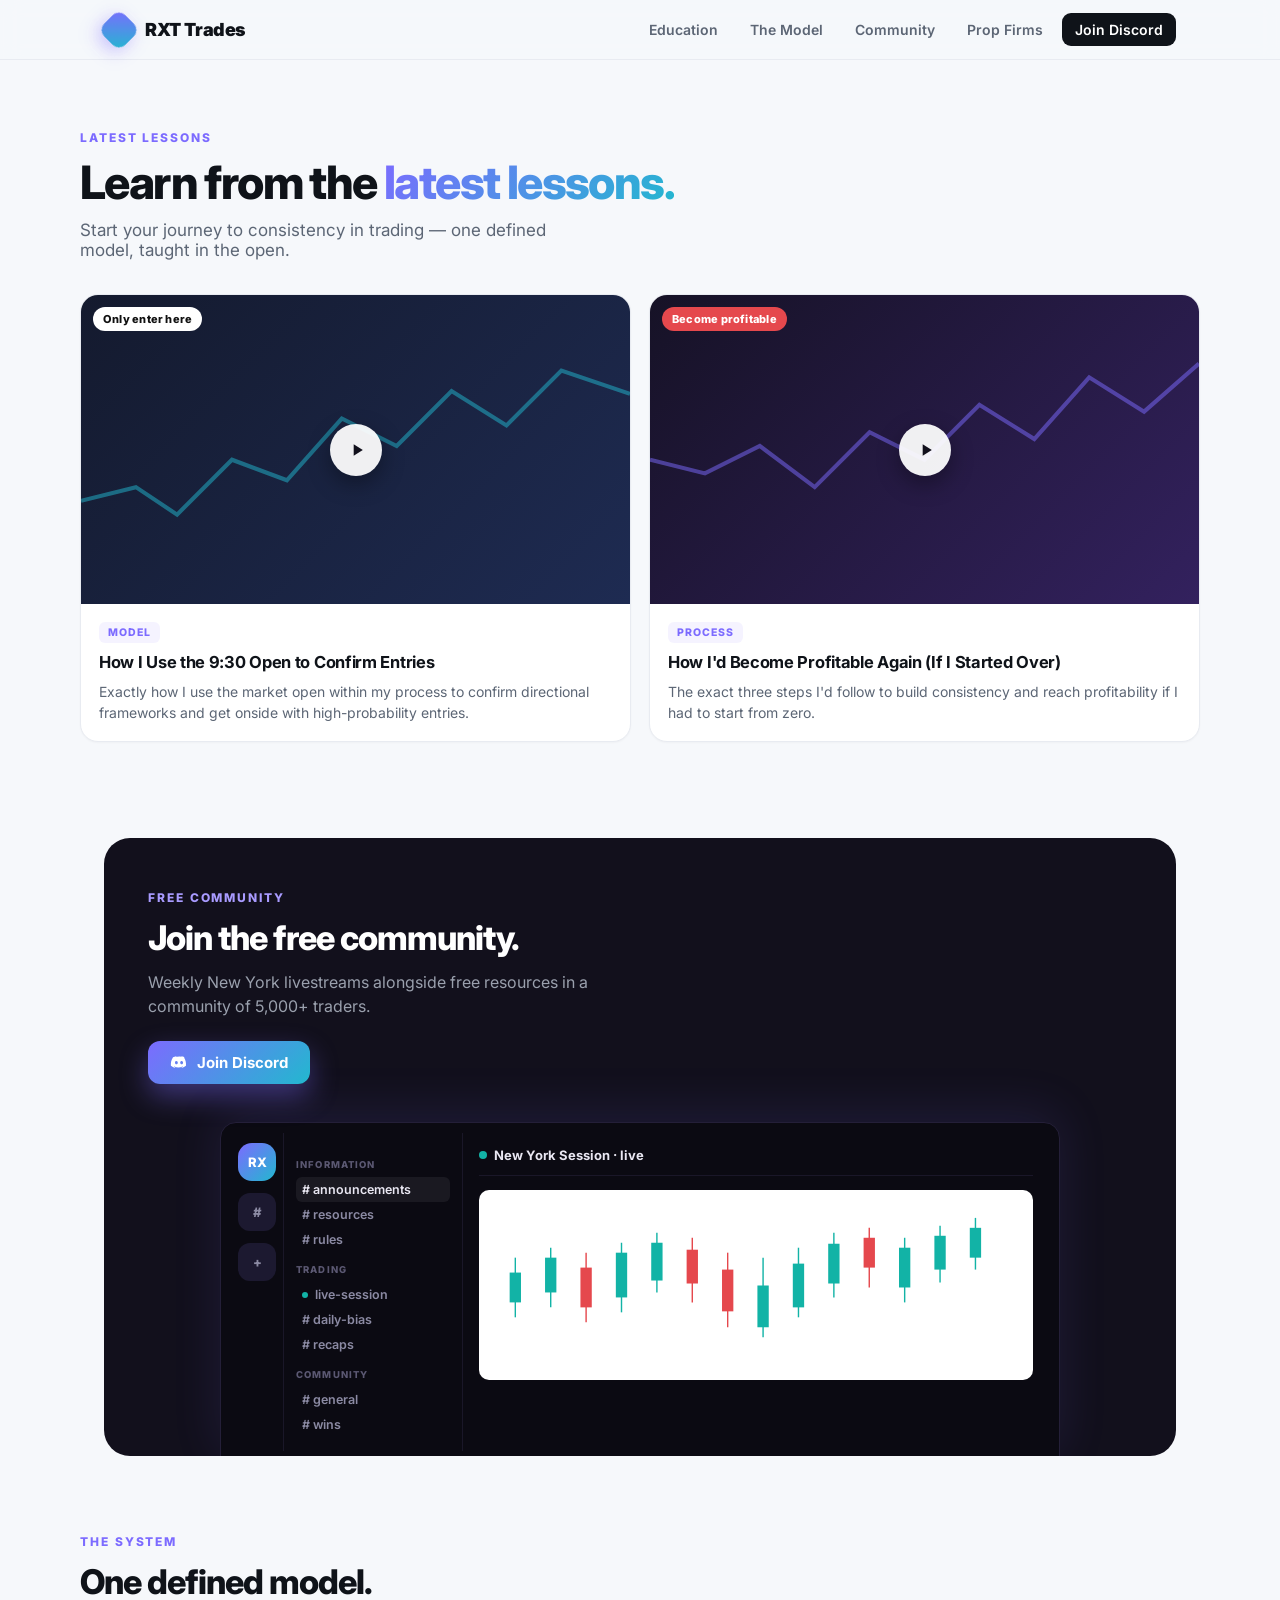
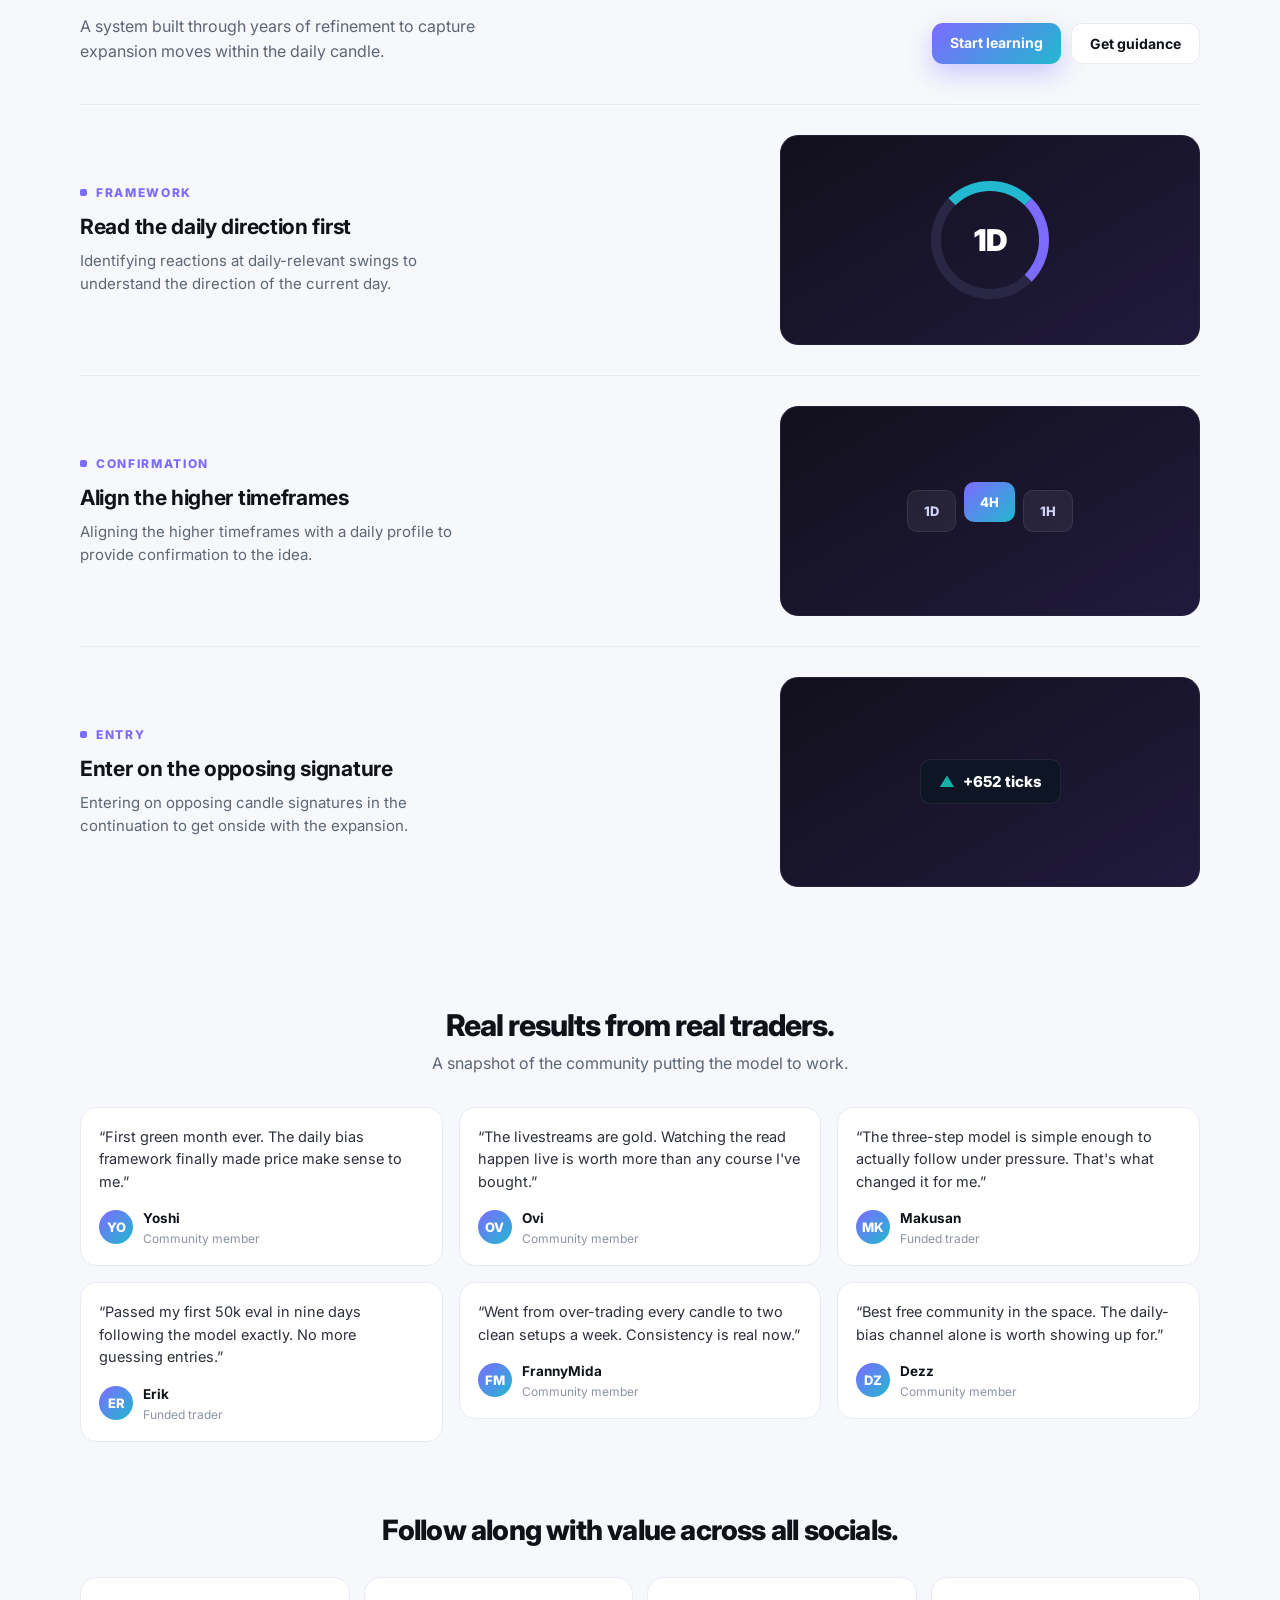
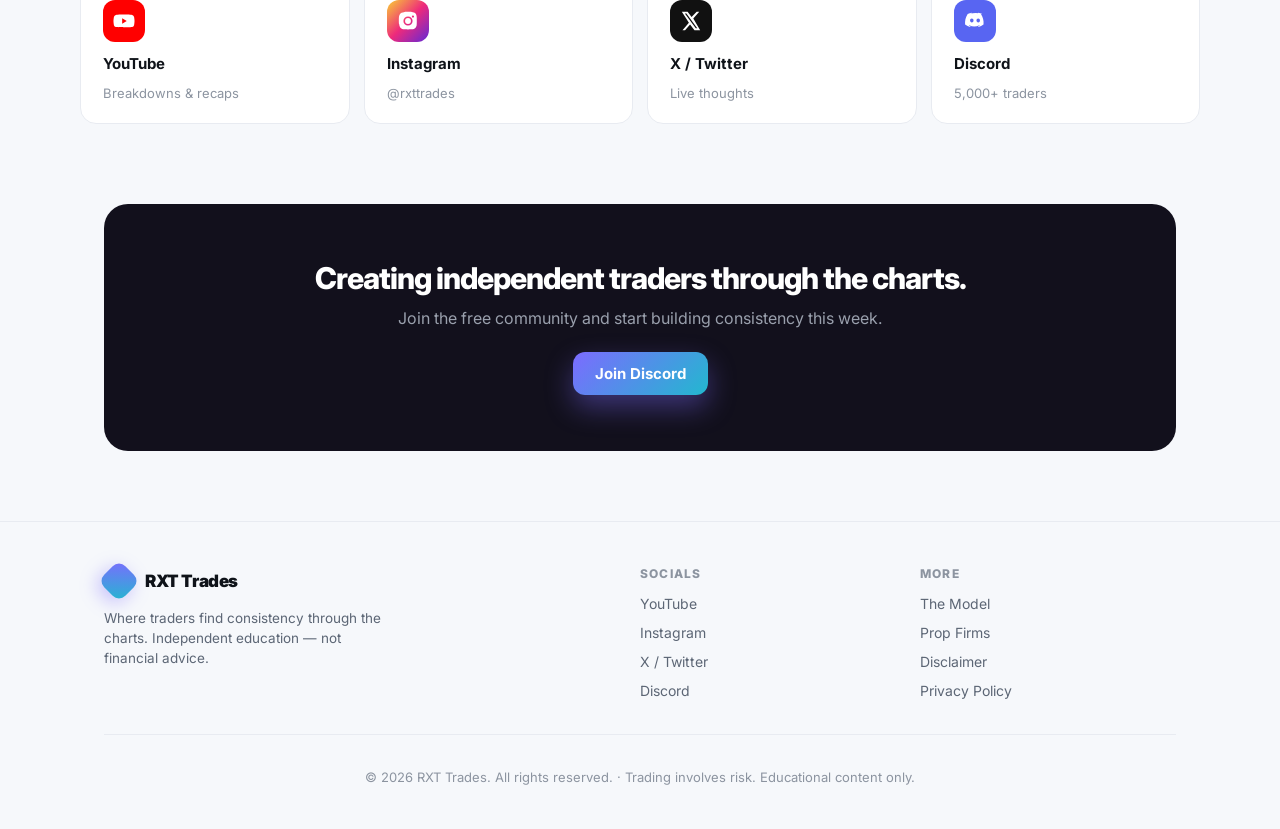
==== index.html @ 351284f8 "RXT Trades site — light amtrades-style landing" ====
<!doctype html>
<html lang="en">
<head>
<meta charset="utf-8">
<meta name="viewport" content="width=device-width, initial-scale=1">
<title>RXT Trades — Consistency through the charts</title>
<meta name="description" content="Learn a defined, rule-based trading model. Weekly livestreams and free resources in a community of traders.">
<link rel="preconnect" href="https://fonts.googleapis.com">
<link href="https://fonts.googleapis.com/css2?family=Inter:wght@400;500;600;700;800;900&display=swap" rel="stylesheet">
<style>
:root{
  --bg:#f6f8fb; --panel:#ffffff; --ink:#0f1319; --muted:#5c6675; --faint:#8c94a0;
  --line:#e8ebf1; --soft:#f9fafb;
  --purple:#7c6bff; --cyan:#22b8cf; --green:#12b3a6; --amber:#f5a524; --red:#e5484d;
  --grad:linear-gradient(135deg,#7c6bff 0%,#22b8cf 100%);
  --ink-panel:#12101c;
}
*{margin:0;padding:0;box-sizing:border-box}
html{scroll-behavior:smooth}
body{font-family:Inter,-apple-system,Segoe UI,sans-serif;background:var(--bg);color:var(--ink);-webkit-font-smoothing:antialiased}
a{color:inherit;text-decoration:none}
img{display:block}
.wrap{max-width:1120px;margin:0 auto;padding:0 24px}
.eyebrow{font-size:12px;font-weight:800;letter-spacing:.16em;text-transform:uppercase;color:var(--purple)}

/* nav */
.nav{position:sticky;top:0;z-index:20;background:#f6f8fbe6;backdrop-filter:blur(10px);border-bottom:1px solid var(--line)}
.nav-in{display:flex;align-items:center;justify-content:space-between;max-width:1120px;margin:0 auto;padding:13px 24px}
.brand{display:flex;align-items:center;gap:11px}
.logo{width:30px;height:30px;border-radius:9px;transform:rotate(45deg);background:var(--grad);box-shadow:0 6px 18px rgba(124,107,255,.4)}
.brand b{font-weight:900;font-size:18px;letter-spacing:-.4px}
.menu{display:flex;align-items:center;gap:6px}
.menu a{padding:8px 13px;border-radius:9px;font-size:14px;font-weight:600;color:var(--muted);transition:.15s}
.menu a:hover{background:#fff;color:var(--ink)}
.menu a.cta{background:var(--ink);color:#fff}
.menu a.cta:hover{background:#000}
.burger{display:none;width:40px;height:40px;border-radius:10px;border:1px solid var(--line);background:#fff;place-items:center}
.burger svg{width:18px;height:18px}

/* hero */
.hero{padding:70px 0 26px}
.hero h1{font-size:46px;font-weight:800;letter-spacing:-1.6px;line-height:1.03;max-width:640px}
.hero h1 .g{background:var(--grad);-webkit-background-clip:text;background-clip:text;color:transparent}
.hero .sub{margin-top:14px;font-size:17px;color:var(--muted);max-width:520px}

/* lesson cards */
.cards{display:grid;grid-template-columns:1fr 1fr;gap:18px;margin-top:34px}
.card{background:var(--panel);border:1px solid var(--line);border-radius:18px;overflow:hidden;transition:.18s;box-shadow:0 1px 2px rgba(15,19,25,.03)}
.card:hover{transform:translateY(-3px);box-shadow:0 18px 40px rgba(15,19,25,.09);border-color:#dfe3ec}
.thumb{position:relative;aspect-ratio:16/9;display:grid;place-items:center;overflow:hidden}
.thumb.t1{background:linear-gradient(135deg,#141a2e,#1e2b52)}
.thumb.t2{background:linear-gradient(135deg,#161226,#33215e)}
.thumb .spark{position:absolute;inset:0;opacity:.5}
.thumb .tagpill{position:absolute;top:12px;left:12px;background:#fff;color:#111;font-size:11px;font-weight:800;padding:5px 10px;border-radius:20px;letter-spacing:.02em}
.thumb .tagpill.red{background:var(--red);color:#fff}
.play{width:52px;height:52px;border-radius:50%;background:#ffffffee;display:grid;place-items:center;z-index:2;box-shadow:0 8px 22px rgba(0,0,0,.35)}
.play svg{width:20px;height:20px;margin-left:3px;fill:#12101c}
.card-body{padding:16px 18px 18px}
.chip{display:inline-block;font-size:10.5px;font-weight:800;letter-spacing:.1em;text-transform:uppercase;color:var(--purple);background:#7c6bff14;padding:4px 9px;border-radius:6px;margin-bottom:9px}
.card-body h3{font-size:16.5px;font-weight:700;letter-spacing:-.3px;line-height:1.3}
.card-body p{margin-top:7px;font-size:14px;color:var(--muted);line-height:1.5}

/* community */
.community{margin-top:70px;background:var(--ink-panel);border-radius:26px;overflow:hidden;position:relative}
.community-in{padding:52px 44px 0}
.community .eyebrow{color:#a99bff}
.community h2{color:#fff;font-size:34px;font-weight:800;letter-spacing:-1px;margin-top:12px}
.community .sub{color:#9aa0ad;font-size:16px;margin-top:12px;max-width:460px;line-height:1.55}
.dbtn{display:inline-flex;align-items:center;gap:9px;margin-top:22px;background:var(--grad);color:#fff;font-weight:700;font-size:15px;padding:12px 22px;border-radius:12px;box-shadow:0 12px 28px rgba(124,107,255,.4)}
.dbtn svg{width:18px;height:18px;fill:#fff}
.discord-mock{margin:38px auto -6px;max-width:840px;background:#0b0a12;border:1px solid #241f38;border-top-left-radius:16px;border-top-right-radius:16px;padding:10px;display:flex;gap:0;box-shadow:0 -10px 50px rgba(124,107,255,.12)}
.dm-rail{width:52px;display:flex;flex-direction:column;align-items:center;gap:12px;padding-top:10px}
.dm-ic{width:38px;height:38px;border-radius:12px;background:#1c1930;display:grid;place-items:center;color:#8b8aa3;font-weight:800;font-size:13px}
.dm-ic.active{background:var(--grad);color:#fff;border-radius:14px}
.dm-list{width:180px;padding:14px 12px;border-left:1px solid #1a1728;border-right:1px solid #1a1728}
.dm-list .cat{font-size:9.5px;font-weight:800;letter-spacing:.12em;text-transform:uppercase;color:#5b5872;margin:12px 0 7px}
.dm-list .ch{display:flex;align-items:center;gap:7px;color:#8b8aa3;font-size:12.5px;font-weight:600;padding:5px 6px;border-radius:6px}
.dm-list .ch.on{background:#ffffff10;color:#e9e7f2}
.dm-list .ch .dot{width:6px;height:6px;border-radius:50%;background:var(--green)}
.dm-main{flex:1;padding:14px 16px}
.dm-head{color:#e9e7f2;font-size:13px;font-weight:700;padding-bottom:12px;border-bottom:1px solid #1a1728;display:flex;align-items:center;gap:7px}
.dm-chart{margin-top:14px;background:#fff;border-radius:10px;padding:8px;height:190px}

/* model */
.model{padding:78px 0 20px}
.model-top{display:flex;align-items:flex-end;justify-content:space-between;gap:20px;flex-wrap:wrap}
.model h2{font-size:34px;font-weight:800;letter-spacing:-1px}
.model .sub{margin-top:12px;font-size:16px;color:var(--muted);max-width:440px;line-height:1.55}
.model-btns{display:flex;gap:10px}
.mb{padding:11px 18px;border-radius:11px;font-weight:700;font-size:14px;border:1px solid var(--line);background:#fff;color:var(--ink)}
.mb.primary{background:var(--grad);color:#fff;border:none;box-shadow:0 10px 24px rgba(124,107,255,.32)}
.steps{margin-top:40px;display:flex;flex-direction:column}
.step{display:grid;grid-template-columns:1fr 420px;gap:40px;align-items:center;padding:30px 0;border-top:1px solid var(--line)}
.step .num{font-size:12px;font-weight:800;letter-spacing:.14em;text-transform:uppercase;color:var(--purple);display:flex;align-items:center;gap:9px}
.step .num i{width:7px;height:7px;border-radius:2px;background:var(--purple);display:inline-block}
.step h3{margin-top:14px;font-size:21px;font-weight:700;letter-spacing:-.3px}
.step p{margin-top:10px;font-size:15px;color:var(--muted);line-height:1.55;max-width:400px}
.visual{height:210px;border-radius:18px;background:linear-gradient(150deg,#12101c,#211a3d);display:grid;place-items:center;overflow:hidden;position:relative;border:1px solid #241f38}
.dial{width:118px;height:118px;border-radius:50%;border:10px solid #2a2745;border-top-color:var(--cyan);border-right-color:var(--purple);display:grid;place-items:center;color:#fff;font-weight:900;font-size:30px;letter-spacing:-1px}
.tf-row{display:flex;gap:8px;align-items:flex-end}
.tf{padding:12px 16px;border-radius:10px;font-weight:800;color:#cfd3f5;background:#ffffff10;border:1px solid #ffffff14;font-size:13px}
.tf.hi{background:var(--grad);color:#fff;border:none;transform:translateY(-10px)}
.ticks{background:#0e1524;border:1px solid #ffffff14;border-radius:10px;padding:12px 18px;color:#fff;font-weight:800;font-size:15px;display:flex;align-items:center;gap:8px}
.ticks .up{color:var(--green)}

/* testimonials */
.testi{padding:70px 0 10px}
.testi h2{font-size:30px;font-weight:800;letter-spacing:-1px;text-align:center}
.testi .sub{text-align:center;color:var(--muted);margin-top:10px;font-size:16px}
.quotes{margin-top:34px;columns:3;column-gap:16px}
.q{break-inside:avoid;background:var(--panel);border:1px solid var(--line);border-radius:16px;padding:18px;margin-bottom:16px}
.q p{font-size:14.5px;color:#2b3038;line-height:1.55}
.q .who{display:flex;align-items:center;gap:10px;margin-top:14px}
.q .av{width:34px;height:34px;border-radius:50%;background:var(--grad);display:grid;place-items:center;color:#fff;font-weight:800;font-size:13px}
.q .who b{font-size:13.5px;font-weight:700}
.q .who span{font-size:12px;color:var(--faint)}

/* socials */
.socials{padding:60px 0}
.socials h2{font-size:28px;font-weight:800;letter-spacing:-.8px;text-align:center;max-width:520px;margin:0 auto}
.soc-grid{margin-top:30px;display:grid;grid-template-columns:repeat(4,1fr);gap:14px}
.soc{background:var(--panel);border:1px solid var(--line);border-radius:16px;padding:22px;display:flex;flex-direction:column;gap:12px;transition:.15s}
.soc:hover{transform:translateY(-3px);box-shadow:0 16px 34px rgba(15,19,25,.08)}
.soc .si{width:42px;height:42px;border-radius:12px;display:grid;place-items:center;color:#fff}
.soc b{font-size:15px}
.soc span{font-size:13px;color:var(--faint)}
.soc svg{width:22px;height:22px;fill:#fff}

/* CTA band */
.band{margin:20px 0 70px;background:var(--ink-panel);border-radius:24px;text-align:center;padding:56px 24px}
.band h2{color:#fff;font-size:30px;font-weight:800;letter-spacing:-1px}
.band p{color:#9aa0ad;margin-top:12px;font-size:16px}
.band .dbtn{margin-top:24px}

/* footer */
.foot{border-top:1px solid var(--line);padding:44px 0}
.foot-in{display:grid;grid-template-columns:2fr 1fr 1fr;gap:24px}
.foot .brand b{font-size:17px}
.foot p{margin-top:12px;font-size:13.5px;color:var(--muted);max-width:280px;line-height:1.5}
.foot h4{font-size:12px;font-weight:800;letter-spacing:.1em;text-transform:uppercase;color:var(--faint);margin-bottom:12px}
.foot ul{list-style:none;display:flex;flex-direction:column;gap:9px}
.foot ul a{font-size:14px;color:var(--muted)}
.foot ul a:hover{color:var(--ink)}
.copy{text-align:center;color:var(--faint);font-size:13px;padding-top:34px;margin-top:34px;border-top:1px solid var(--line)}
.copy b{color:var(--muted)}

@media(max-width:860px){
  .menu{display:none} .burger{display:grid}
  .hero h1{font-size:32px} .cards{grid-template-columns:1fr}
  .community-in{padding:36px 24px 0} .discord-mock{max-width:none}
  .dm-list{display:none} .model-top{flex-direction:column;align-items:flex-start}
  .step{grid-template-columns:1fr;gap:20px} .visual{order:-1;width:100%}
  .quotes{columns:1} .soc-grid{grid-template-columns:1fr 1fr}
  .foot-in{grid-template-columns:1fr 1fr}
}
</style>
</head>
<body>

<!-- NAV -->
<header class="nav">
  <div class="nav-in">
    <a class="brand" href="#"><div class="logo"></div><b>RXT&nbsp;Trades</b></a>
    <nav class="menu">
      <a href="#lessons">Education</a>
      <a href="#model">The Model</a>
      <a href="#community">Community</a>
      <a href="https://thequantlab.trading" target="_blank">Prop Firms</a>
      <a class="cta" href="#community">Join Discord</a>
    </nav>
    <button class="burger" onclick="document.querySelector('.menu').style.display='flex'"><svg viewBox="0 0 24 24" fill="none" stroke="#0f1319" stroke-width="2"><path d="M3 6h18M3 12h18M3 18h18"/></svg></button>
  </div>
</header>

<main>
<!-- HERO / LESSONS -->
<section class="wrap hero" id="lessons">
  <div class="eyebrow">Latest lessons</div>
  <h1 style="margin-top:14px">Learn from the <span class="g">latest lessons.</span></h1>
  <p class="sub">Start your journey to consistency in trading — one defined model, taught in the open.</p>

  <div class="cards">
    <a class="card" href="#">
      <div class="thumb t1">
        <svg class="spark" viewBox="0 0 400 225" preserveAspectRatio="none"><polyline points="0,150 40,140 70,160 110,120 150,135 190,90 230,110 270,70 310,95 350,55 400,72" fill="none" stroke="#22b8cf" stroke-width="3"/></svg>
        <span class="tagpill">Only enter here</span>
        <div class="play"><svg viewBox="0 0 24 24"><path d="M8 5v14l11-7z"/></svg></div>
      </div>
      <div class="card-body">
        <span class="chip">Model</span>
        <h3>How I Use the 9:30 Open to Confirm Entries</h3>
        <p>Exactly how I use the market open within my process to confirm directional frameworks and get onside with high-probability entries.</p>
      </div>
    </a>
    <a class="card" href="#">
      <div class="thumb t2">
        <svg class="spark" viewBox="0 0 400 225" preserveAspectRatio="none"><polyline points="0,120 40,130 80,110 120,140 160,100 200,120 240,80 280,105 320,60 360,85 400,50" fill="none" stroke="#7c6bff" stroke-width="3"/></svg>
        <span class="tagpill red">Become profitable</span>
        <div class="play"><svg viewBox="0 0 24 24"><path d="M8 5v14l11-7z"/></svg></div>
      </div>
      <div class="card-body">
        <span class="chip">Process</span>
        <h3>How I'd Become Profitable Again (If I Started Over)</h3>
        <p>The exact three steps I'd follow to build consistency and reach profitability if I had to start from zero.</p>
      </div>
    </a>
  </div>
</section>

<!-- COMMUNITY -->
<section class="wrap" id="community">
  <div class="community">
    <div class="community-in">
      <div class="eyebrow">Free community</div>
      <h2>Join the free community.</h2>
      <p class="sub">Weekly New York livestreams alongside free resources in a community of 5,000+ traders.</p>
      <a class="dbtn" href="#"><svg viewBox="0 0 24 24"><path d="M20 4.4A18 18 0 0 0 15.6 3l-.3.5a15 15 0 0 1 4 1.3 15 15 0 0 0-13-.1A15 15 0 0 1 8.7 3.5L8.4 3A18 18 0 0 0 4 4.4C1.5 8.3.9 12.1 1.2 15.8a18 18 0 0 0 5.5 2.8l.5-.7a10 10 0 0 1-2-1c.2-.1.4-.2.5-.3a13 13 0 0 0 11 0c.2.1.4.2.6.3a10 10 0 0 1-2 1l.5.7a18 18 0 0 0 5.5-2.8c.4-4.3-.6-8-2.8-11.4ZM8.5 13.6c-1 0-1.9-1-1.9-2.1 0-1.2.8-2.1 1.9-2.1s2 1 1.9 2.1c0 1.2-.8 2.1-1.9 2.1Zm7 0c-1 0-1.9-1-1.9-2.1 0-1.2.8-2.1 1.9-2.1s2 1 1.9 2.1c0 1.2-.8 2.1-1.9 2.1Z"/></svg>Join Discord</a>

      <div class="discord-mock">
        <div class="dm-rail">
          <div class="dm-ic active">RX</div>
          <div class="dm-ic">#</div>
          <div class="dm-ic">+</div>
        </div>
        <div class="dm-list">
          <div class="cat">Information</div>
          <div class="ch on"># announcements</div>
          <div class="ch"># resources</div>
          <div class="ch"># rules</div>
          <div class="cat">Trading</div>
          <div class="ch"><span class="dot"></span> live-session</div>
          <div class="ch"># daily-bias</div>
          <div class="ch"># recaps</div>
          <div class="cat">Community</div>
          <div class="ch"># general</div>
          <div class="ch"># wins</div>
        </div>
        <div class="dm-main">
          <div class="dm-head"><span class="dot" style="width:8px;height:8px;border-radius:50%;background:var(--green);display:inline-block"></span> New York Session · live</div>
          <div class="dm-chart">
            <svg viewBox="0 0 760 175" width="100%" height="100%" preserveAspectRatio="none">
              <g stroke="#12b3a6" stroke-width="2">
                <line x1="40" y1="60" x2="40" y2="120"/><rect x="32" y="75" width="16" height="30" fill="#12b3a6" stroke="none"/>
                <line x1="90" y1="50" x2="90" y2="110"/><rect x="82" y="60" width="16" height="35" fill="#12b3a6" stroke="none"/>
              </g>
              <g stroke="#e5484d" stroke-width="2">
                <line x1="140" y1="55" x2="140" y2="125"/><rect x="132" y="70" width="16" height="40" fill="#e5484d" stroke="none"/>
              </g>
              <g stroke="#12b3a6" stroke-width="2">
                <line x1="190" y1="45" x2="190" y2="115"/><rect x="182" y="55" width="16" height="45" fill="#12b3a6" stroke="none"/>
                <line x1="240" y1="35" x2="240" y2="95"/><rect x="232" y="45" width="16" height="38" fill="#12b3a6" stroke="none"/>
              </g>
              <g stroke="#e5484d" stroke-width="2">
                <line x1="290" y1="40" x2="290" y2="105"/><rect x="282" y="52" width="16" height="34" fill="#e5484d" stroke="none"/>
                <line x1="340" y1="55" x2="340" y2="130"/><rect x="332" y="72" width="16" height="42" fill="#e5484d" stroke="none"/>
              </g>
              <g stroke="#12b3a6" stroke-width="2">
                <line x1="390" y1="60" x2="390" y2="140"/><rect x="382" y="88" width="16" height="42" fill="#12b3a6" stroke="none"/>
                <line x1="440" y1="50" x2="440" y2="120"/><rect x="432" y="66" width="16" height="44" fill="#12b3a6" stroke="none"/>
                <line x1="490" y1="35" x2="490" y2="100"/><rect x="482" y="46" width="16" height="40" fill="#12b3a6" stroke="none"/>
              </g>
              <g stroke="#e5484d" stroke-width="2">
                <line x1="540" y1="30" x2="540" y2="90"/><rect x="532" y="40" width="16" height="30" fill="#e5484d" stroke="none"/>
              </g>
              <g stroke="#12b3a6" stroke-width="2">
                <line x1="590" y1="40" x2="590" y2="105"/><rect x="582" y="50" width="16" height="40" fill="#12b3a6" stroke="none"/>
                <line x1="640" y1="28" x2="640" y2="85"/><rect x="632" y="38" width="16" height="34" fill="#12b3a6" stroke="none"/>
                <line x1="690" y1="20" x2="690" y2="72"/><rect x="682" y="30" width="16" height="30" fill="#12b3a6" stroke="none"/>
              </g>
            </svg>
          </div>
        </div>
      </div>
    </div>
  </div>
</section>

<!-- ONE DEFINED MODEL -->
<section class="wrap model" id="model">
  <div class="model-top">
    <div>
      <div class="eyebrow">The system</div>
      <h2 style="margin-top:12px">One defined model.</h2>
      <p class="sub">A system built through years of refinement to capture expansion moves within the daily candle.</p>
    </div>
    <div class="model-btns">
      <a class="mb primary" href="#lessons">Start learning</a>
      <a class="mb" href="#community">Get guidance</a>
    </div>
  </div>

  <div class="steps">
    <div class="step">
      <div>
        <div class="num"><i></i>Framework</div>
        <h3>Read the daily direction first</h3>
        <p>Identifying reactions at daily-relevant swings to understand the direction of the current day.</p>
      </div>
      <div class="visual"><div class="dial">1D</div></div>
    </div>
    <div class="step">
      <div>
        <div class="num"><i></i>Confirmation</div>
        <h3>Align the higher timeframes</h3>
        <p>Aligning the higher timeframes with a daily profile to provide confirmation to the idea.</p>
      </div>
      <div class="visual"><div class="tf-row"><div class="tf">1D</div><div class="tf hi">4H</div><div class="tf">1H</div></div></div>
    </div>
    <div class="step">
      <div>
        <div class="num"><i></i>Entry</div>
        <h3>Enter on the opposing signature</h3>
        <p>Entering on opposing candle signatures in the continuation to get onside with the expansion.</p>
      </div>
      <div class="visual"><div class="ticks"><span class="up">▲</span> +652 ticks</div></div>
    </div>
  </div>
</section>

<!-- TESTIMONIALS -->
<section class="wrap testi">
  <h2>Real results from real traders.</h2>
  <p class="sub">A snapshot of the community putting the model to work.</p>
  <div class="quotes">
    <div class="q"><p>“First green month ever. The daily bias framework finally made price make sense to me.”</p><div class="who"><div class="av">YO</div><div><b>Yoshi</b><br><span>Community member</span></div></div></div>
    <div class="q"><p>“Passed my first 50k eval in nine days following the model exactly. No more guessing entries.”</p><div class="who"><div class="av">ER</div><div><b>Erik</b><br><span>Funded trader</span></div></div></div>
    <div class="q"><p>“The livestreams are gold. Watching the read happen live is worth more than any course I've bought.”</p><div class="who"><div class="av">OV</div><div><b>Ovi</b><br><span>Community member</span></div></div></div>
    <div class="q"><p>“Went from over-trading every candle to two clean setups a week. Consistency is real now.”</p><div class="who"><div class="av">FM</div><div><b>FrannyMida</b><br><span>Community member</span></div></div></div>
    <div class="q"><p>“The three-step model is simple enough to actually follow under pressure. That's what changed it for me.”</p><div class="who"><div class="av">MK</div><div><b>Makusan</b><br><span>Funded trader</span></div></div></div>
    <div class="q"><p>“Best free community in the space. The daily-bias channel alone is worth showing up for.”</p><div class="who"><div class="av">DZ</div><div><b>Dezz</b><br><span>Community member</span></div></div></div>
  </div>
</section>

<!-- SOCIALS -->
<section class="wrap socials">
  <h2>Follow along with value across all socials.</h2>
  <div class="soc-grid">
    <a class="soc" href="#"><div class="si" style="background:#ff0000"><svg viewBox="0 0 24 24"><path d="M23 7.5a3 3 0 0 0-2.1-2.1C19 5 12 5 12 5s-7 0-8.9.4A3 3 0 0 0 1 7.5 31 31 0 0 0 .5 12 31 31 0 0 0 1 16.5a3 3 0 0 0 2.1 2.1C5 19 12 19 12 19s7 0 8.9-.4a3 3 0 0 0 2.1-2.1 31 31 0 0 0 .5-4.5 31 31 0 0 0-.5-4.5ZM10 15V9l5 3-5 3Z"/></svg></div><b>YouTube</b><span>Breakdowns & recaps</span></a>
    <a class="soc" href="https://instagram.com/rxttrades" target="_blank"><div class="si" style="background:linear-gradient(135deg,#f9ce34,#ee2a7b,#6228d7)"><svg viewBox="0 0 24 24"><path d="M12 2c2.7 0 3 0 4.1.1 1 0 1.7.2 2.3.5.6.2 1.1.5 1.6 1s.8 1 1 1.6c.3.6.4 1.3.5 2.3.1 1.1.1 1.4.1 4.1s0 3-.1 4.1c0 1-.2 1.7-.5 2.3-.2.6-.5 1.1-1 1.6s-1 .8-1.6 1c-.6.3-1.3.4-2.3.5-1.1.1-1.4.1-4.1.1s-3 0-4.1-.1c-1 0-1.7-.2-2.3-.5-.6-.2-1.1-.5-1.6-1s-.8-1-1-1.6c-.3-.6-.4-1.3-.5-2.3C2 15 2 14.7 2 12s0-3 .1-4.1c0-1 .2-1.7.5-2.3.2-.6.5-1.1 1-1.6s1-.8 1.6-1c.6-.3 1.3-.4 2.3-.5C8.6 2 9 2 12 2Zm0 5a5 5 0 1 0 0 10 5 5 0 0 0 0-10Zm0 8.2a3.2 3.2 0 1 1 0-6.4 3.2 3.2 0 0 1 0 6.4ZM17.4 6a1.2 1.2 0 1 0 0 2.4 1.2 1.2 0 0 0 0-2.4Z"/></svg></div><b>Instagram</b><span>@rxttrades</span></a>
    <a class="soc" href="#"><div class="si" style="background:#111"><svg viewBox="0 0 24 24"><path d="M18.2 2H21l-6.5 7.4L22 22h-6.2l-4.8-6.3L5.5 22H2.7l7-8L2 2h6.3l4.3 5.7L18.2 2Zm-1 18h1.6L7 3.7H5.3L17.2 20Z"/></svg></div><b>X / Twitter</b><span>Live thoughts</span></a>
    <a class="soc" href="#"><div class="si" style="background:#5865F2"><svg viewBox="0 0 24 24"><path d="M20 4.4A18 18 0 0 0 15.6 3l-.3.5a15 15 0 0 1 4 1.3 15 15 0 0 0-13-.1A15 15 0 0 1 8.7 3.5L8.4 3A18 18 0 0 0 4 4.4C1.5 8.3.9 12.1 1.2 15.8a18 18 0 0 0 5.5 2.8l.5-.7a10 10 0 0 1-2-1c.2-.1.4-.2.5-.3a13 13 0 0 0 11 0c.2.1.4.2.6.3a10 10 0 0 1-2 1l.5.7a18 18 0 0 0 5.5-2.8c.4-4.3-.6-8-2.8-11.4ZM8.5 13.6c-1 0-1.9-1-1.9-2.1 0-1.2.8-2.1 1.9-2.1s2 1 1.9 2.1c0 1.2-.8 2.1-1.9 2.1Zm7 0c-1 0-1.9-1-1.9-2.1 0-1.2.8-2.1 1.9-2.1s2 1 1.9 2.1c0 1.2-.8 2.1-1.9 2.1Z"/></svg></div><b>Discord</b><span>5,000+ traders</span></a>
  </div>
</section>

<!-- CTA BAND -->
<section class="wrap">
  <div class="band">
    <h2>Creating independent traders through the charts.</h2>
    <p>Join the free community and start building consistency this week.</p>
    <a class="dbtn" href="#" style="justify-content:center">Join Discord</a>
  </div>
</section>
</main>

<!-- FOOTER -->
<footer class="foot">
  <div class="wrap foot-in">
    <div>
      <div class="brand"><div class="logo"></div><b>RXT&nbsp;Trades</b></div>
      <p>Where traders find consistency through the charts. Independent education — not financial advice.</p>
    </div>
    <div>
      <h4>Socials</h4>
      <ul>
        <li><a href="#">YouTube</a></li>
        <li><a href="https://instagram.com/rxttrades" target="_blank">Instagram</a></li>
        <li><a href="#">X / Twitter</a></li>
        <li><a href="#">Discord</a></li>
      </ul>
    </div>
    <div>
      <h4>More</h4>
      <ul>
        <li><a href="#model">The Model</a></li>
        <li><a href="https://thequantlab.trading" target="_blank">Prop Firms</a></li>
        <li><a href="#">Disclaimer</a></li>
        <li><a href="#">Privacy Policy</a></li>
      </ul>
    </div>
  </div>
  <div class="wrap"><div class="copy">© <span id="yr"></span> RXT Trades. All rights reserved. · Trading involves risk. Educational content only.</div></div>
</footer>
<script>document.getElementById('yr').textContent='2026';</script>
</body>
</html>
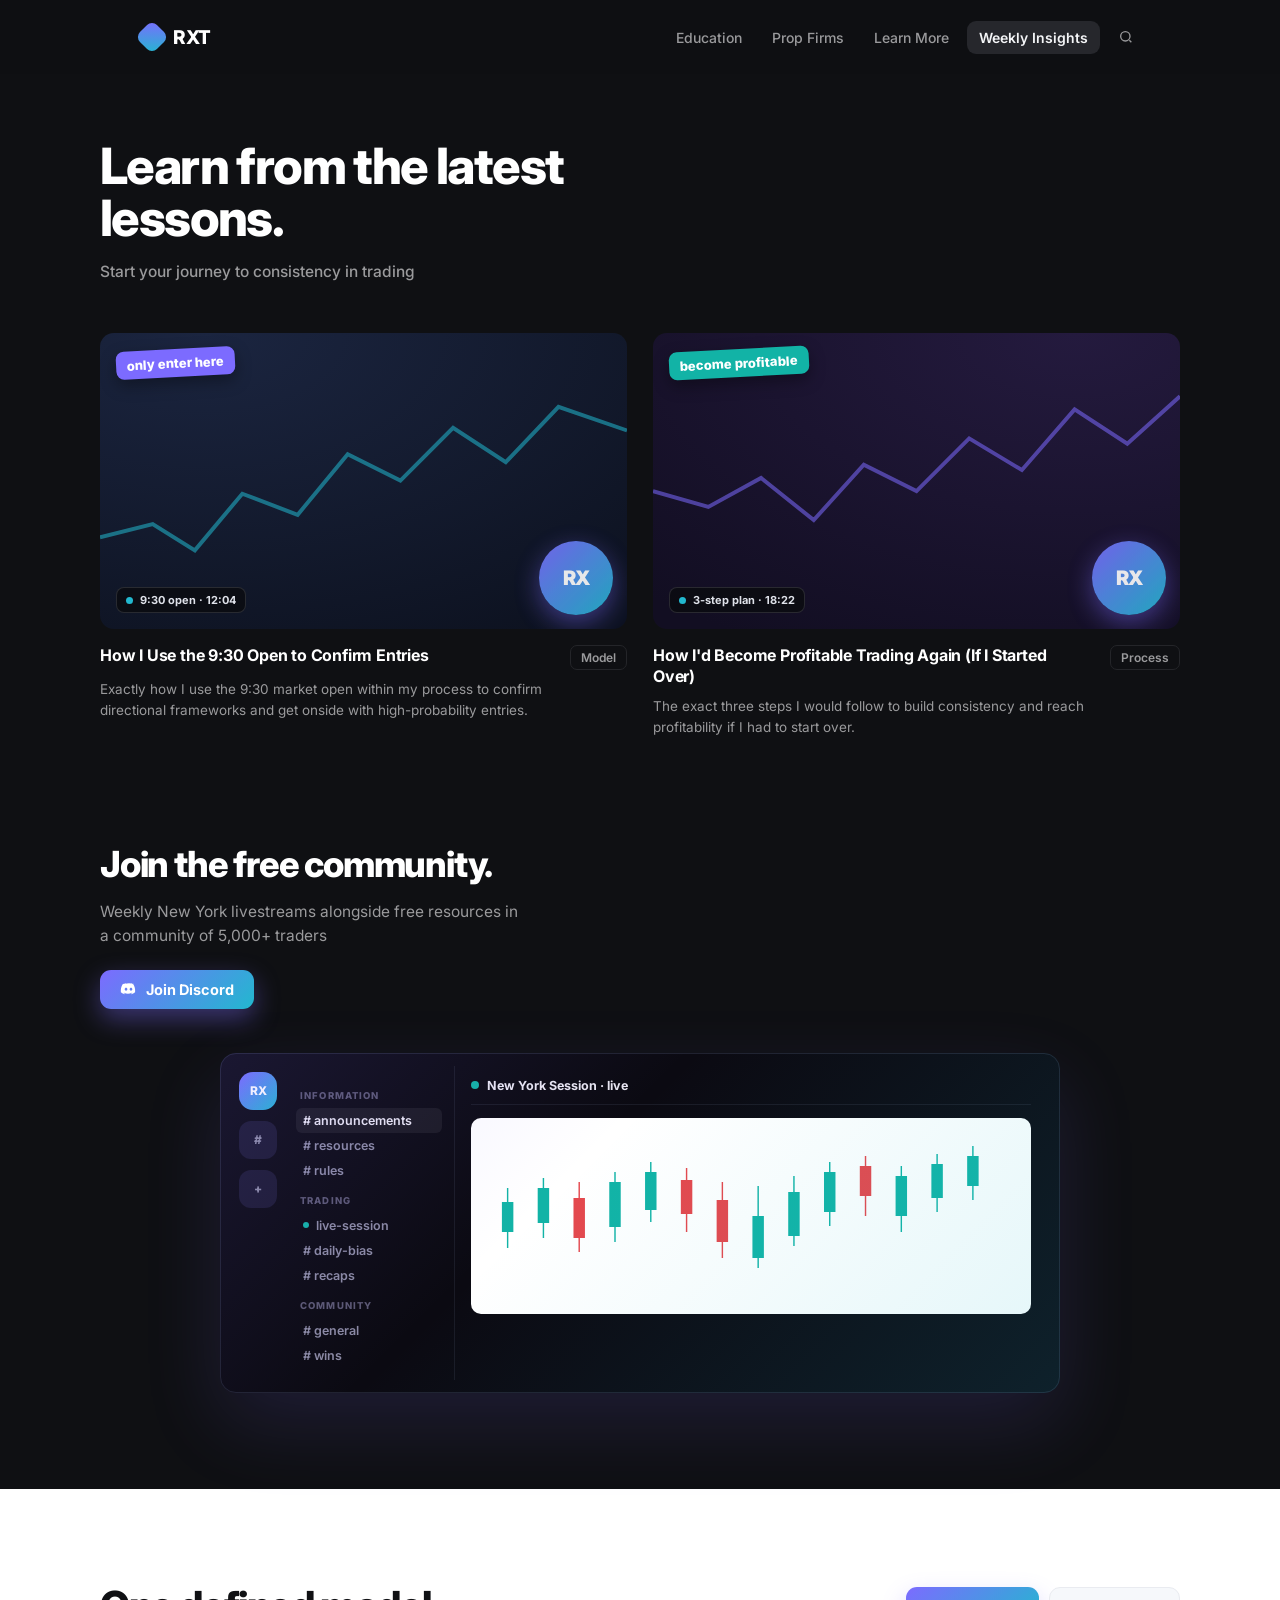
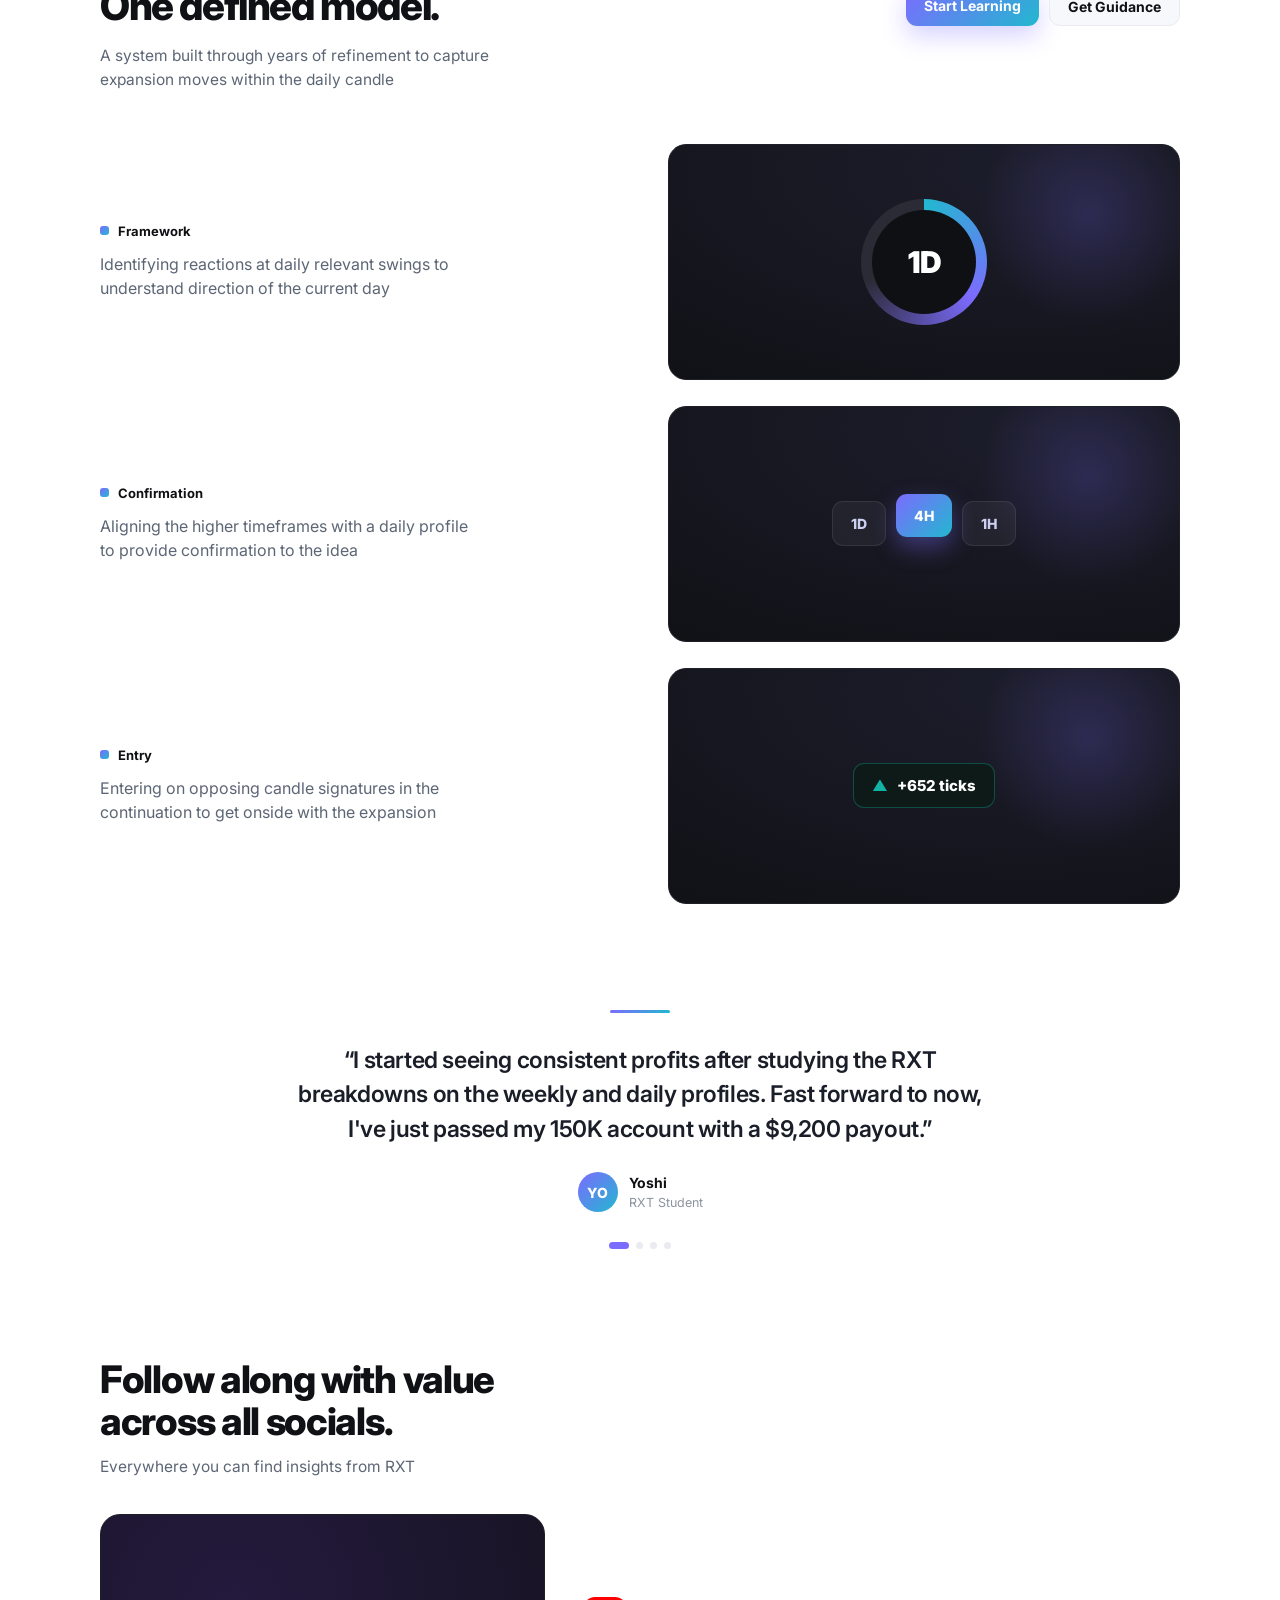
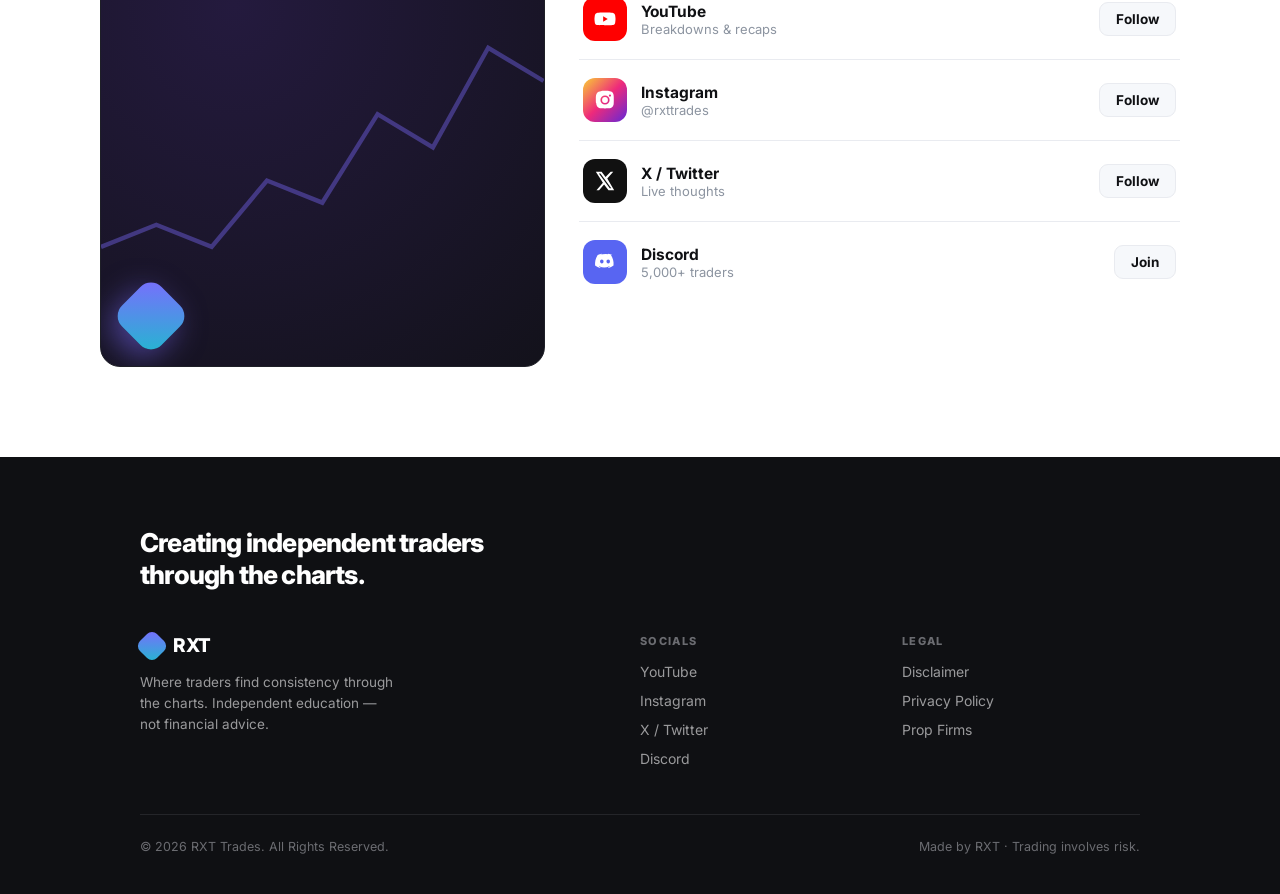
==== commit 2736c7fc: "1:1 amtrades mirror — dark/light split, RXT brand, generous padding" ====
--- a/index.html
+++ b/index.html
@@ -4,381 +4,342 @@
 <meta charset="utf-8">
 <meta name="viewport" content="width=device-width, initial-scale=1">
 <title>RXT Trades — Consistency through the charts</title>
-<meta name="description" content="Learn a defined, rule-based trading model. Weekly livestreams and free resources in a community of traders.">
+<meta name="description" content="Learn a defined, rule-based trading model. Weekly New York livestreams and free resources in a community of traders.">
 <link rel="preconnect" href="https://fonts.googleapis.com">
 <link href="https://fonts.googleapis.com/css2?family=Inter:wght@400;500;600;700;800;900&display=swap" rel="stylesheet">
 <style>
 :root{
-  --bg:#f6f8fb; --panel:#ffffff; --ink:#0f1319; --muted:#5c6675; --faint:#8c94a0;
-  --line:#e8ebf1; --soft:#f9fafb;
-  --purple:#7c6bff; --cyan:#22b8cf; --green:#12b3a6; --amber:#f5a524; --red:#e5484d;
+  /* dark band (top half) — mirrors amtrades #101114 */
+  --dbg:#0f1013; --dcard:#17181c; --dcard2:#1b1c21; --dline:#242529;
+  --dink:#f4f5f7; --dmut:#9a9a9c; --dfaint:#6b6c71;
+  /* light band (lower half) */
+  --bg:#ffffff; --ink:#101114; --mut:#5c6675; --faint:#8c94a0; --line:#e9ebf0; --soft:#f6f8fb;
+  /* RXT brand */
+  --p:#7c6bff; --c:#22b8cf; --green:#12b3a6; --red:#e5484d;
   --grad:linear-gradient(135deg,#7c6bff 0%,#22b8cf 100%);
-  --ink-panel:#12101c;
 }
 *{margin:0;padding:0;box-sizing:border-box}
 html{scroll-behavior:smooth}
 body{font-family:Inter,-apple-system,Segoe UI,sans-serif;background:var(--bg);color:var(--ink);-webkit-font-smoothing:antialiased}
 a{color:inherit;text-decoration:none}
-img{display:block}
-.wrap{max-width:1120px;margin:0 auto;padding:0 24px}
-.eyebrow{font-size:12px;font-weight:800;letter-spacing:.16em;text-transform:uppercase;color:var(--purple)}
-
+img{display:block;max-width:100%}
+.wrap{max-width:1080px;margin:0 auto;padding:0 40px}
+
+/* ===== DARK BAND ===== */
+.dark{background:var(--dbg);color:var(--dink)}
 /* nav */
-.nav{position:sticky;top:0;z-index:20;background:#f6f8fbe6;backdrop-filter:blur(10px);border-bottom:1px solid var(--line)}
-.nav-in{display:flex;align-items:center;justify-content:space-between;max-width:1120px;margin:0 auto;padding:13px 24px}
-.brand{display:flex;align-items:center;gap:11px}
-.logo{width:30px;height:30px;border-radius:9px;transform:rotate(45deg);background:var(--grad);box-shadow:0 6px 18px rgba(124,107,255,.4)}
-.brand b{font-weight:900;font-size:18px;letter-spacing:-.4px}
-.menu{display:flex;align-items:center;gap:6px}
-.menu a{padding:8px 13px;border-radius:9px;font-size:14px;font-weight:600;color:var(--muted);transition:.15s}
-.menu a:hover{background:#fff;color:var(--ink)}
-.menu a.cta{background:var(--ink);color:#fff}
-.menu a.cta:hover{background:#000}
-.burger{display:none;width:40px;height:40px;border-radius:10px;border:1px solid var(--line);background:#fff;place-items:center}
-.burger svg{width:18px;height:18px}
+.nav{position:sticky;top:0;z-index:30;background:#0f1013e6;backdrop-filter:blur(10px)}
+.nav-in{max-width:1080px;margin:0 auto;padding:20px 40px;display:flex;align-items:center;justify-content:space-between}
+.brand{display:flex;align-items:center;gap:9px}
+.brand .mk{width:24px;height:24px;border-radius:7px;transform:rotate(45deg);background:var(--grad)}
+.brand b{font-size:19px;font-weight:800;letter-spacing:-.5px;color:#fff}
+.nlinks{display:flex;align-items:center;gap:6px}
+.nlinks a{color:var(--dmut);font-size:14px;font-weight:500;padding:8px 12px;border-radius:9px;transition:.15s}
+.nlinks a:hover{color:var(--dink)}
+.nlinks a.pill{background:#26272c;color:var(--dink);font-weight:600}
+.nlinks .search{width:34px;height:34px;border-radius:9px;display:grid;place-items:center;color:var(--dmut)}
+.nlinks .search:hover{background:#1c1d22;color:#fff}
+.nlinks .search svg{width:16px;height:16px}
+.burger{display:none;width:38px;height:38px;border-radius:9px;place-items:center;color:var(--dmut)}
+.burger svg{width:20px;height:20px}
 
 /* hero */
-.hero{padding:70px 0 26px}
-.hero h1{font-size:46px;font-weight:800;letter-spacing:-1.6px;line-height:1.03;max-width:640px}
-.hero h1 .g{background:var(--grad);-webkit-background-clip:text;background-clip:text;color:transparent}
-.hero .sub{margin-top:14px;font-size:17px;color:var(--muted);max-width:520px}
-
-/* lesson cards */
-.cards{display:grid;grid-template-columns:1fr 1fr;gap:18px;margin-top:34px}
-.card{background:var(--panel);border:1px solid var(--line);border-radius:18px;overflow:hidden;transition:.18s;box-shadow:0 1px 2px rgba(15,19,25,.03)}
-.card:hover{transform:translateY(-3px);box-shadow:0 18px 40px rgba(15,19,25,.09);border-color:#dfe3ec}
-.thumb{position:relative;aspect-ratio:16/9;display:grid;place-items:center;overflow:hidden}
-.thumb.t1{background:linear-gradient(135deg,#141a2e,#1e2b52)}
-.thumb.t2{background:linear-gradient(135deg,#161226,#33215e)}
-.thumb .spark{position:absolute;inset:0;opacity:.5}
-.thumb .tagpill{position:absolute;top:12px;left:12px;background:#fff;color:#111;font-size:11px;font-weight:800;padding:5px 10px;border-radius:20px;letter-spacing:.02em}
-.thumb .tagpill.red{background:var(--red);color:#fff}
-.play{width:52px;height:52px;border-radius:50%;background:#ffffffee;display:grid;place-items:center;z-index:2;box-shadow:0 8px 22px rgba(0,0,0,.35)}
-.play svg{width:20px;height:20px;margin-left:3px;fill:#12101c}
-.card-body{padding:16px 18px 18px}
-.chip{display:inline-block;font-size:10.5px;font-weight:800;letter-spacing:.1em;text-transform:uppercase;color:var(--purple);background:#7c6bff14;padding:4px 9px;border-radius:6px;margin-bottom:9px}
-.card-body h3{font-size:16.5px;font-weight:700;letter-spacing:-.3px;line-height:1.3}
-.card-body p{margin-top:7px;font-size:14px;color:var(--muted);line-height:1.5}
+.hero{padding:66px 0 8px}
+.hero h1{font-size:50px;line-height:1.04;font-weight:800;letter-spacing:-1.6px;color:#fff;max-width:560px}
+.hero .sub{margin-top:18px;color:var(--dmut);font-size:15.5px;font-weight:500}
+
+/* lessons */
+.lessons{padding:44px 0 0;display:grid;grid-template-columns:1fr 1fr;gap:26px}
+.lesson .thumb{position:relative;aspect-ratio:16/9;border-radius:14px;overflow:hidden;display:block}
+.lesson .thumb .bg{position:absolute;inset:0}
+.t1 .bg{background:radial-gradient(120% 120% at 20% 0%,#1b2540,#0d1220)}
+.t2 .bg{background:radial-gradient(120% 120% at 80% 0%,#241a3e,#120e22)}
+.lesson .spark{position:absolute;inset:0;opacity:.55}
+.lesson .cam{position:absolute;right:14px;bottom:14px;width:74px;height:74px;border-radius:50%;background:var(--grad);opacity:.9;box-shadow:0 8px 26px rgba(124,107,255,.5);display:grid;place-items:center;color:#fff;font-weight:900;font-size:20px;letter-spacing:-1px}
+.sticker{position:absolute;top:16px;left:16px;font-weight:800;font-size:13px;padding:6px 11px;border-radius:8px;color:#fff;transform:rotate(-3deg);box-shadow:0 6px 16px rgba(0,0,0,.35)}
+.sticker.a{background:var(--p)} .sticker.b{background:var(--green)}
+.scrub{position:absolute;left:16px;bottom:16px;display:flex;align-items:center;gap:7px;background:#0b0c0fcc;border:1px solid #ffffff1f;padding:5px 9px;border-radius:8px;font-size:11px;font-weight:700;color:#dfe2ea}
+.scrub .dot{width:7px;height:7px;border-radius:50%;background:var(--c)}
+.lesson .meta{display:flex;align-items:flex-start;justify-content:space-between;gap:14px;margin-top:16px}
+.lesson h3{font-size:16px;font-weight:700;color:#fff;letter-spacing:-.2px;line-height:1.3;max-width:82%}
+.lesson .tag{flex:0 0 auto;font-size:12px;font-weight:600;color:var(--dmut);border:1px solid var(--dline);padding:4px 10px;border-radius:7px}
+.lesson p{margin-top:9px;font-size:13.5px;color:var(--dmut);line-height:1.55;max-width:94%}
 
 /* community */
-.community{margin-top:70px;background:var(--ink-panel);border-radius:26px;overflow:hidden;position:relative}
-.community-in{padding:52px 44px 0}
-.community .eyebrow{color:#a99bff}
-.community h2{color:#fff;font-size:34px;font-weight:800;letter-spacing:-1px;margin-top:12px}
-.community .sub{color:#9aa0ad;font-size:16px;margin-top:12px;max-width:460px;line-height:1.55}
-.dbtn{display:inline-flex;align-items:center;gap:9px;margin-top:22px;background:var(--grad);color:#fff;font-weight:700;font-size:15px;padding:12px 22px;border-radius:12px;box-shadow:0 12px 28px rgba(124,107,255,.4)}
-.dbtn svg{width:18px;height:18px;fill:#fff}
-.discord-mock{margin:38px auto -6px;max-width:840px;background:#0b0a12;border:1px solid #241f38;border-top-left-radius:16px;border-top-right-radius:16px;padding:10px;display:flex;gap:0;box-shadow:0 -10px 50px rgba(124,107,255,.12)}
-.dm-rail{width:52px;display:flex;flex-direction:column;align-items:center;gap:12px;padding-top:10px}
-.dm-ic{width:38px;height:38px;border-radius:12px;background:#1c1930;display:grid;place-items:center;color:#8b8aa3;font-weight:800;font-size:13px}
-.dm-ic.active{background:var(--grad);color:#fff;border-radius:14px}
-.dm-list{width:180px;padding:14px 12px;border-left:1px solid #1a1728;border-right:1px solid #1a1728}
-.dm-list .cat{font-size:9.5px;font-weight:800;letter-spacing:.12em;text-transform:uppercase;color:#5b5872;margin:12px 0 7px}
-.dm-list .ch{display:flex;align-items:center;gap:7px;color:#8b8aa3;font-size:12.5px;font-weight:600;padding:5px 6px;border-radius:6px}
-.dm-list .ch.on{background:#ffffff10;color:#e9e7f2}
-.dm-list .ch .dot{width:6px;height:6px;border-radius:50%;background:var(--green)}
-.dm-main{flex:1;padding:14px 16px}
-.dm-head{color:#e9e7f2;font-size:13px;font-weight:700;padding-bottom:12px;border-bottom:1px solid #1a1728;display:flex;align-items:center;gap:7px}
-.dm-chart{margin-top:14px;background:#fff;border-radius:10px;padding:8px;height:190px}
-
-/* model */
-.model{padding:78px 0 20px}
-.model-top{display:flex;align-items:flex-end;justify-content:space-between;gap:20px;flex-wrap:wrap}
-.model h2{font-size:34px;font-weight:800;letter-spacing:-1px}
-.model .sub{margin-top:12px;font-size:16px;color:var(--muted);max-width:440px;line-height:1.55}
-.model-btns{display:flex;gap:10px}
-.mb{padding:11px 18px;border-radius:11px;font-weight:700;font-size:14px;border:1px solid var(--line);background:#fff;color:var(--ink)}
-.mb.primary{background:var(--grad);color:#fff;border:none;box-shadow:0 10px 24px rgba(124,107,255,.32)}
-.steps{margin-top:40px;display:flex;flex-direction:column}
-.step{display:grid;grid-template-columns:1fr 420px;gap:40px;align-items:center;padding:30px 0;border-top:1px solid var(--line)}
-.step .num{font-size:12px;font-weight:800;letter-spacing:.14em;text-transform:uppercase;color:var(--purple);display:flex;align-items:center;gap:9px}
-.step .num i{width:7px;height:7px;border-radius:2px;background:var(--purple);display:inline-block}
-.step h3{margin-top:14px;font-size:21px;font-weight:700;letter-spacing:-.3px}
-.step p{margin-top:10px;font-size:15px;color:var(--muted);line-height:1.55;max-width:400px}
-.visual{height:210px;border-radius:18px;background:linear-gradient(150deg,#12101c,#211a3d);display:grid;place-items:center;overflow:hidden;position:relative;border:1px solid #241f38}
-.dial{width:118px;height:118px;border-radius:50%;border:10px solid #2a2745;border-top-color:var(--cyan);border-right-color:var(--purple);display:grid;place-items:center;color:#fff;font-weight:900;font-size:30px;letter-spacing:-1px}
-.tf-row{display:flex;gap:8px;align-items:flex-end}
-.tf{padding:12px 16px;border-radius:10px;font-weight:800;color:#cfd3f5;background:#ffffff10;border:1px solid #ffffff14;font-size:13px}
-.tf.hi{background:var(--grad);color:#fff;border:none;transform:translateY(-10px)}
-.ticks{background:#0e1524;border:1px solid #ffffff14;border-radius:10px;padding:12px 18px;color:#fff;font-weight:800;font-size:15px;display:flex;align-items:center;gap:8px}
+.community{padding:104px 0 0}
+.community h2{font-size:36px;font-weight:800;letter-spacing:-1.2px;color:#fff}
+.community .sub{margin-top:14px;color:var(--dmut);font-size:15.5px;max-width:420px;line-height:1.55}
+.dbtn{display:inline-flex;align-items:center;gap:9px;margin-top:22px;background:var(--grad);color:#fff;font-weight:700;font-size:14.5px;padding:11px 20px;border-radius:11px;box-shadow:0 10px 26px rgba(124,107,255,.4)}
+.dbtn svg{width:17px;height:17px;fill:#fff}
+/* discord mock */
+.dmock{margin:44px auto 0;max-width:840px;background:#0b0a12;border:1px solid #202230;border-radius:16px;padding:12px;display:flex;box-shadow:0 30px 80px rgba(124,107,255,.14);position:relative}
+.dmock::after{content:"";position:absolute;inset:-1px;border-radius:16px;background:linear-gradient(135deg,#7c6bff22,transparent 40%,#22b8cf22);pointer-events:none}
+.dm-rail{width:50px;display:flex;flex-direction:column;align-items:center;gap:11px;padding-top:6px}
+.dm-ic{width:38px;height:38px;border-radius:12px;background:#1b1930;display:grid;place-items:center;color:#8b8aa3;font-weight:800;font-size:12px}
+.dm-ic.on{background:var(--grad);color:#fff;border-radius:14px}
+.dm-list{width:172px;padding:12px;border-left:1px solid #17182400;border-right:1px solid #1a1b26}
+.dm-cat{font-size:9.5px;font-weight:800;letter-spacing:.12em;text-transform:uppercase;color:#5b5872;margin:12px 4px 7px}
+.dm-ch{display:flex;align-items:center;gap:7px;color:#8b8aa3;font-size:12.5px;font-weight:600;padding:5px 7px;border-radius:6px}
+.dm-ch.sel{background:#ffffff10;color:#e9e7f2}
+.dm-ch .g{width:6px;height:6px;border-radius:50%;background:var(--green)}
+.dm-main{flex:1;padding:12px 16px}
+.dm-head{display:flex;align-items:center;gap:8px;color:#e9e7f2;font-size:12.5px;font-weight:700;padding-bottom:11px;border-bottom:1px solid #1a1b26}
+.dm-head .g{width:8px;height:8px;border-radius:50%;background:var(--green)}
+.dm-chart{margin-top:13px;background:#fff;border-radius:10px;padding:8px;height:196px}
+.wave{display:none}
+
+/* ===== LIGHT BAND ===== */
+.light{background:#fff;color:var(--ink)}
+.model{padding:92px 0 10px}
+.model-top{display:flex;align-items:flex-start;justify-content:space-between;gap:24px;flex-wrap:wrap}
+.model h2{font-size:40px;font-weight:800;letter-spacing:-1.4px}
+.model .sub{margin-top:14px;font-size:15.5px;color:var(--mut);max-width:420px;line-height:1.55}
+.mbtns{display:flex;gap:10px;padding-top:6px}
+.mb{padding:10px 18px;border-radius:11px;font-weight:700;font-size:14px}
+.mb.pri{background:var(--grad);color:#fff;box-shadow:0 10px 24px rgba(124,107,255,.3)}
+.mb.sec{background:var(--soft);color:var(--ink);border:1px solid var(--line)}
+.rows{margin-top:52px;display:flex;flex-direction:column;gap:26px}
+.row{display:grid;grid-template-columns:1fr 1fr;gap:56px;align-items:center}
+.row .lab{display:flex;align-items:center;gap:9px;font-size:13px;font-weight:700;color:var(--ink)}
+.row .lab i{width:9px;height:9px;border-radius:3px;background:var(--grad);display:inline-block}
+.row p{margin-top:13px;font-size:16px;color:var(--mut);line-height:1.55;max-width:380px}
+.viz{height:236px;border-radius:18px;background:radial-gradient(130% 130% at 70% 10%,#1c1d2b,#0f1013);display:grid;place-items:center;overflow:hidden;position:relative;border:1px solid #1e1f27}
+.viz::before{content:"";position:absolute;width:260px;height:260px;border-radius:50%;background:radial-gradient(circle,#7c6bff33,transparent 60%);top:-60px;right:-40px}
+.dial{width:126px;height:126px;border-radius:50%;background:conic-gradient(var(--c),var(--p),#2a2b35 70%);display:grid;place-items:center;position:relative;z-index:2}
+.dial::after{content:"1D";position:absolute;inset:11px;border-radius:50%;background:#0f1013;display:grid;place-items:center;color:#fff;font-weight:900;font-size:30px;letter-spacing:-1px}
+.tfs{display:flex;align-items:center;gap:10px;z-index:2}
+.tf{padding:13px 18px;border-radius:11px;font-weight:800;font-size:14px;color:#cdd0f0;background:#ffffff0d;border:1px solid #ffffff14}
+.tf.hi{background:var(--grad);color:#fff;border:none;transform:translateY(-8px);box-shadow:0 10px 24px rgba(124,107,255,.4)}
+.ticks{z-index:2;display:flex;align-items:center;gap:9px;background:#0e1a17;border:1px solid #12b3a655;color:#fff;font-weight:800;font-size:15px;padding:12px 18px;border-radius:11px}
 .ticks .up{color:var(--green)}
 
-/* testimonials */
-.testi{padding:70px 0 10px}
-.testi h2{font-size:30px;font-weight:800;letter-spacing:-1px;text-align:center}
-.testi .sub{text-align:center;color:var(--muted);margin-top:10px;font-size:16px}
-.quotes{margin-top:34px;columns:3;column-gap:16px}
-.q{break-inside:avoid;background:var(--panel);border:1px solid var(--line);border-radius:16px;padding:18px;margin-bottom:16px}
-.q p{font-size:14.5px;color:#2b3038;line-height:1.55}
-.q .who{display:flex;align-items:center;gap:10px;margin-top:14px}
-.q .av{width:34px;height:34px;border-radius:50%;background:var(--grad);display:grid;place-items:center;color:#fff;font-weight:800;font-size:13px}
-.q .who b{font-size:13.5px;font-weight:700}
-.q .who span{font-size:12px;color:var(--faint)}
+/* testimonial */
+.testi{padding:96px 0 20px;text-align:center}
+.testi .line{width:60px;height:3px;border-radius:2px;background:var(--grad);margin:0 auto 30px}
+.testi blockquote{max-width:720px;margin:0 auto;font-size:23px;line-height:1.5;font-weight:600;letter-spacing:-.4px;color:#1a1e28}
+.testi .who{margin-top:26px;display:flex;align-items:center;justify-content:center;gap:11px}
+.testi .av{width:40px;height:40px;border-radius:50%;background:var(--grad);display:grid;place-items:center;color:#fff;font-weight:800;font-size:14px}
+.testi .who b{font-size:14px;font-weight:700;display:block;text-align:left}
+.testi .who span{font-size:12.5px;color:var(--faint)}
+.dots{margin-top:30px;display:flex;gap:7px;justify-content:center}
+.dots i{width:7px;height:7px;border-radius:50%;background:var(--line)}
+.dots i.on{background:var(--p);width:20px;border-radius:4px}
 
 /* socials */
-.socials{padding:60px 0}
-.socials h2{font-size:28px;font-weight:800;letter-spacing:-.8px;text-align:center;max-width:520px;margin:0 auto}
-.soc-grid{margin-top:30px;display:grid;grid-template-columns:repeat(4,1fr);gap:14px}
-.soc{background:var(--panel);border:1px solid var(--line);border-radius:16px;padding:22px;display:flex;flex-direction:column;gap:12px;transition:.15s}
-.soc:hover{transform:translateY(-3px);box-shadow:0 16px 34px rgba(15,19,25,.08)}
-.soc .si{width:42px;height:42px;border-radius:12px;display:grid;place-items:center;color:#fff}
-.soc b{font-size:15px}
-.soc span{font-size:13px;color:var(--faint)}
-.soc svg{width:22px;height:22px;fill:#fff}
-
-/* CTA band */
-.band{margin:20px 0 70px;background:var(--ink-panel);border-radius:24px;text-align:center;padding:56px 24px}
-.band h2{color:#fff;font-size:30px;font-weight:800;letter-spacing:-1px}
-.band p{color:#9aa0ad;margin-top:12px;font-size:16px}
-.band .dbtn{margin-top:24px}
+.socials{padding:90px 0}
+.socials h2{font-size:38px;font-weight:800;letter-spacing:-1.3px;max-width:420px;line-height:1.1}
+.socials .sub{margin-top:14px;color:var(--mut);font-size:15.5px}
+.soc-grid{margin-top:38px;display:grid;grid-template-columns:.85fr 1.15fr;gap:34px;align-items:center}
+.soc-photo{aspect-ratio:1/1.02;border-radius:20px;background:radial-gradient(130% 130% at 30% 20%,#241a3e,#0f1013);position:relative;overflow:hidden;border:1px solid #1e1f27}
+.soc-photo .mk{position:absolute;left:22px;bottom:22px;width:56px;height:56px;border-radius:15px;transform:rotate(45deg);background:var(--grad);box-shadow:0 12px 30px rgba(124,107,255,.5)}
+.soc-photo .spark{position:absolute;inset:0;opacity:.4}
+.soc-list{display:flex;flex-direction:column}
+.soc-row{display:flex;align-items:center;gap:14px;padding:18px 4px;border-bottom:1px solid var(--line)}
+.soc-row:last-child{border-bottom:0}
+.soc-row .si{width:44px;height:44px;border-radius:12px;display:grid;place-items:center;color:#fff;flex:0 0 auto}
+.soc-row .si svg{width:22px;height:22px;fill:#fff}
+.soc-row .nm b{font-size:15.5px;font-weight:700}
+.soc-row .nm span{display:block;font-size:13px;color:var(--faint)}
+.soc-row .follow{margin-left:auto;font-size:13.5px;font-weight:700;color:var(--ink);background:var(--soft);border:1px solid var(--line);padding:8px 16px;border-radius:9px}
+.soc-row .follow:hover{background:#eef1f6}
 
 /* footer */
-.foot{border-top:1px solid var(--line);padding:44px 0}
-.foot-in{display:grid;grid-template-columns:2fr 1fr 1fr;gap:24px}
-.foot .brand b{font-size:17px}
-.foot p{margin-top:12px;font-size:13.5px;color:var(--muted);max-width:280px;line-height:1.5}
-.foot h4{font-size:12px;font-weight:800;letter-spacing:.1em;text-transform:uppercase;color:var(--faint);margin-bottom:12px}
+.foot{background:var(--dbg);color:var(--dink);padding:70px 0 40px}
+.foot h3{font-size:26px;font-weight:800;letter-spacing:-.8px;color:#fff;max-width:420px;line-height:1.2}
+.foot-cols{display:grid;grid-template-columns:2fr 1fr 1fr;gap:24px;margin-top:44px}
+.foot .brand{margin-bottom:0}
+.foot p{margin-top:14px;font-size:13.5px;color:var(--dmut);max-width:260px;line-height:1.55}
+.foot h4{font-size:11px;font-weight:800;letter-spacing:.12em;text-transform:uppercase;color:var(--dfaint);margin-bottom:13px}
 .foot ul{list-style:none;display:flex;flex-direction:column;gap:9px}
-.foot ul a{font-size:14px;color:var(--muted)}
-.foot ul a:hover{color:var(--ink)}
-.copy{text-align:center;color:var(--faint);font-size:13px;padding-top:34px;margin-top:34px;border-top:1px solid var(--line)}
-.copy b{color:var(--muted)}
-
-@media(max-width:860px){
-  .menu{display:none} .burger{display:grid}
-  .hero h1{font-size:32px} .cards{grid-template-columns:1fr}
-  .community-in{padding:36px 24px 0} .discord-mock{max-width:none}
-  .dm-list{display:none} .model-top{flex-direction:column;align-items:flex-start}
-  .step{grid-template-columns:1fr;gap:20px} .visual{order:-1;width:100%}
-  .quotes{columns:1} .soc-grid{grid-template-columns:1fr 1fr}
-  .foot-in{grid-template-columns:1fr 1fr}
+.foot ul a{font-size:14px;color:var(--dmut)}
+.foot ul a:hover{color:#fff}
+.copy{margin-top:46px;padding-top:24px;border-top:1px solid var(--dline);display:flex;justify-content:space-between;flex-wrap:wrap;gap:10px;font-size:12.5px;color:var(--dfaint)}
+
+@media(max-width:820px){
+  .wrap,.nav-in{padding-left:22px;padding-right:22px}
+  .nlinks a:not(.pill){display:none} .burger{display:grid}
+  .hero h1{font-size:34px} .lessons{grid-template-columns:1fr;gap:30px}
+  .dmock{max-width:none} .dm-list{display:none}
+  .model h2,.socials h2{font-size:28px} .model-top{flex-direction:column}
+  .row{grid-template-columns:1fr;gap:22px} .viz{order:-1}
+  .testi blockquote{font-size:18px} .soc-grid{grid-template-columns:1fr}
+  .soc-photo{max-width:320px;margin:0 auto} .foot-cols{grid-template-columns:1fr 1fr}
+  .foot h3{font-size:22px}
 }
 </style>
 </head>
 <body>
 
-<!-- NAV -->
-<header class="nav">
-  <div class="nav-in">
-    <a class="brand" href="#"><div class="logo"></div><b>RXT&nbsp;Trades</b></a>
-    <nav class="menu">
-      <a href="#lessons">Education</a>
-      <a href="#model">The Model</a>
-      <a href="#community">Community</a>
-      <a href="https://thequantlab.trading" target="_blank">Prop Firms</a>
-      <a class="cta" href="#community">Join Discord</a>
-    </nav>
-    <button class="burger" onclick="document.querySelector('.menu').style.display='flex'"><svg viewBox="0 0 24 24" fill="none" stroke="#0f1319" stroke-width="2"><path d="M3 6h18M3 12h18M3 18h18"/></svg></button>
+<!-- ========== DARK BAND ========== -->
+<div class="dark">
+  <header class="nav">
+    <div class="nav-in">
+      <a class="brand" href="#"><span class="mk"></span><b>RXT</b></a>
+      <nav class="nlinks">
+        <a href="#lessons">Education</a>
+        <a href="https://thequantlab.trading" target="_blank">Prop Firms</a>
+        <a href="#model">Learn More</a>
+        <a class="pill" href="#community">Weekly Insights</a>
+        <a class="search" href="#" aria-label="Search"><svg viewBox="0 0 24 24" fill="none" stroke="currentColor" stroke-width="2"><circle cx="11" cy="11" r="7"/><path d="m20 20-3-3"/></svg></a>
+      </nav>
+      <button class="burger" onclick="document.querySelector('.nlinks').style.display='flex'"><svg viewBox="0 0 24 24" fill="none" stroke="currentColor" stroke-width="2"><path d="M3 6h18M3 12h18M3 18h18"/></svg></button>
+    </div>
+  </header>
+
+  <!-- hero -->
+  <section class="wrap hero" id="lessons">
+    <h1>Learn from the latest lessons.</h1>
+    <p class="sub">Start your journey to consistency in trading</p>
+  </section>
+
+  <!-- lessons -->
+  <section class="wrap lessons">
+    <a class="lesson t1" href="#">
+      <div class="thumb">
+        <div class="bg"></div>
+        <svg class="spark" viewBox="0 0 400 225" preserveAspectRatio="none"><polyline points="0,155 40,145 72,165 108,122 150,138 188,92 228,112 268,72 308,98 348,56 400,74" fill="none" stroke="#22b8cf" stroke-width="3"/></svg>
+        <span class="sticker a">only enter here</span>
+        <span class="scrub"><span class="dot"></span> 9:30 open · 12:04</span>
+        <span class="cam">RX</span>
+      </div>
+      <div class="meta"><h3>How I Use the 9:30 Open to Confirm Entries</h3><span class="tag">Model</span></div>
+      <p>Exactly how I use the 9:30 market open within my process to confirm directional frameworks and get onside with high-probability entries.</p>
+    </a>
+    <a class="lesson t2" href="#">
+      <div class="thumb">
+        <div class="bg"></div>
+        <svg class="spark" viewBox="0 0 400 225" preserveAspectRatio="none"><polyline points="0,120 42,132 82,110 122,142 160,100 200,120 240,80 280,104 320,58 360,84 400,48" fill="none" stroke="#7c6bff" stroke-width="3"/></svg>
+        <span class="sticker b">become profitable</span>
+        <span class="scrub"><span class="dot"></span> 3-step plan · 18:22</span>
+        <span class="cam">RX</span>
+      </div>
+      <div class="meta"><h3>How I'd Become Profitable Trading Again (If I Started Over)</h3><span class="tag">Process</span></div>
+      <p>The exact three steps I would follow to build consistency and reach profitability if I had to start over.</p>
+    </a>
+  </section>
+
+  <!-- community -->
+  <section class="wrap community" id="community">
+    <h2>Join the free community.</h2>
+    <p class="sub">Weekly New York livestreams alongside free resources in a community of 5,000+ traders</p>
+    <a class="dbtn" href="#"><svg viewBox="0 0 24 24"><path d="M20 4.4A18 18 0 0 0 15.6 3l-.3.5a15 15 0 0 1 4 1.3 15 15 0 0 0-13-.1A15 15 0 0 1 8.7 3.5L8.4 3A18 18 0 0 0 4 4.4C1.5 8.3.9 12.1 1.2 15.8a18 18 0 0 0 5.5 2.8l.5-.7a10 10 0 0 1-2-1c.2-.1.4-.2.5-.3a13 13 0 0 0 11 0c.2.1.4.2.6.3a10 10 0 0 1-2 1l.5.7a18 18 0 0 0 5.5-2.8c.4-4.3-.6-8-2.8-11.4ZM8.5 13.6c-1 0-1.9-1-1.9-2.1 0-1.2.8-2.1 1.9-2.1s2 1 1.9 2.1c0 1.2-.8 2.1-1.9 2.1Zm7 0c-1 0-1.9-1-1.9-2.1 0-1.2.8-2.1 1.9-2.1s2 1 1.9 2.1c0 1.2-.8 2.1-1.9 2.1Z"/></svg>Join Discord</a>
+
+    <div class="dmock">
+      <div class="dm-rail"><div class="dm-ic on">RX</div><div class="dm-ic">#</div><div class="dm-ic">+</div></div>
+      <div class="dm-list">
+        <div class="dm-cat">Information</div>
+        <div class="dm-ch sel"># announcements</div><div class="dm-ch"># resources</div><div class="dm-ch"># rules</div>
+        <div class="dm-cat">Trading</div>
+        <div class="dm-ch"><span class="g"></span> live-session</div><div class="dm-ch"># daily-bias</div><div class="dm-ch"># recaps</div>
+        <div class="dm-cat">Community</div>
+        <div class="dm-ch"># general</div><div class="dm-ch"># wins</div>
+      </div>
+      <div class="dm-main">
+        <div class="dm-head"><span class="g"></span> New York Session · live</div>
+        <div class="dm-chart">
+          <svg viewBox="0 0 760 180" width="100%" height="100%" preserveAspectRatio="none">
+            <g stroke="#12b3a6" stroke-width="2"><line x1="40" y1="62" x2="40" y2="122"/><rect x="32" y="76" width="16" height="30" fill="#12b3a6" stroke="none"/><line x1="90" y1="52" x2="90" y2="112"/><rect x="82" y="62" width="16" height="35" fill="#12b3a6" stroke="none"/></g>
+            <g stroke="#e5484d" stroke-width="2"><line x1="140" y1="56" x2="140" y2="126"/><rect x="132" y="72" width="16" height="40" fill="#e5484d" stroke="none"/></g>
+            <g stroke="#12b3a6" stroke-width="2"><line x1="190" y1="46" x2="190" y2="116"/><rect x="182" y="56" width="16" height="45" fill="#12b3a6" stroke="none"/><line x1="240" y1="36" x2="240" y2="96"/><rect x="232" y="46" width="16" height="38" fill="#12b3a6" stroke="none"/></g>
+            <g stroke="#e5484d" stroke-width="2"><line x1="290" y1="42" x2="290" y2="106"/><rect x="282" y="54" width="16" height="34" fill="#e5484d" stroke="none"/><line x1="340" y1="56" x2="340" y2="132"/><rect x="332" y="74" width="16" height="42" fill="#e5484d" stroke="none"/></g>
+            <g stroke="#12b3a6" stroke-width="2"><line x1="390" y1="60" x2="390" y2="142"/><rect x="382" y="90" width="16" height="42" fill="#12b3a6" stroke="none"/><line x1="440" y1="50" x2="440" y2="120"/><rect x="432" y="66" width="16" height="44" fill="#12b3a6" stroke="none"/><line x1="490" y1="36" x2="490" y2="100"/><rect x="482" y="46" width="16" height="40" fill="#12b3a6" stroke="none"/></g>
+            <g stroke="#e5484d" stroke-width="2"><line x1="540" y1="30" x2="540" y2="90"/><rect x="532" y="40" width="16" height="30" fill="#e5484d" stroke="none"/></g>
+            <g stroke="#12b3a6" stroke-width="2"><line x1="590" y1="40" x2="590" y2="106"/><rect x="582" y="50" width="16" height="40" fill="#12b3a6" stroke="none"/><line x1="640" y1="28" x2="640" y2="86"/><rect x="632" y="38" width="16" height="34" fill="#12b3a6" stroke="none"/><line x1="690" y1="20" x2="690" y2="74"/><rect x="682" y="30" width="16" height="30" fill="#12b3a6" stroke="none"/></g>
+          </svg>
+        </div>
+      </div>
+    </div>
+  </section>
+  <div style="height:96px"></div>
+</div>
+
+<!-- ========== LIGHT BAND ========== -->
+<div class="light">
+  <!-- one defined model -->
+  <section class="wrap model" id="model">
+    <div class="model-top">
+      <div>
+        <h2>One defined model.</h2>
+        <p class="sub">A system built through years of refinement to capture expansion moves within the daily candle</p>
+      </div>
+      <div class="mbtns">
+        <a class="mb pri" href="#lessons">Start Learning</a>
+        <a class="mb sec" href="#community">Get Guidance</a>
+      </div>
+    </div>
+
+    <div class="rows">
+      <div class="row">
+        <div>
+          <div class="lab"><i></i>Framework</div>
+          <p>Identifying reactions at daily relevant swings to understand direction of the current day</p>
+        </div>
+        <div class="viz"><div class="dial"></div></div>
+      </div>
+      <div class="row">
+        <div>
+          <div class="lab"><i></i>Confirmation</div>
+          <p>Aligning the higher timeframes with a daily profile to provide confirmation to the idea</p>
+        </div>
+        <div class="viz"><div class="tfs"><div class="tf">1D</div><div class="tf hi">4H</div><div class="tf">1H</div></div></div>
+      </div>
+      <div class="row">
+        <div>
+          <div class="lab"><i></i>Entry</div>
+          <p>Entering on opposing candle signatures in the continuation to get onside with the expansion</p>
+        </div>
+        <div class="viz"><div class="ticks"><span class="up">▲</span> +652 ticks</div></div>
+      </div>
+    </div>
+  </section>
+
+  <!-- testimonial -->
+  <section class="wrap testi">
+    <div class="line"></div>
+    <blockquote>“I started seeing consistent profits after studying the RXT breakdowns on the weekly and daily profiles. Fast forward to now, I've just passed my 150K account with a $9,200 payout.”</blockquote>
+    <div class="who"><div class="av">YO</div><div><b>Yoshi</b><span>RXT Student</span></div></div>
+    <div class="dots"><i class="on"></i><i></i><i></i><i></i></div>
+  </section>
+
+  <!-- socials -->
+  <section class="wrap socials">
+    <h2>Follow along with value across all socials.</h2>
+    <p class="sub">Everywhere you can find insights from RXT</p>
+    <div class="soc-grid">
+      <div class="soc-photo">
+        <svg class="spark" viewBox="0 0 400 400" preserveAspectRatio="none"><polyline points="0,300 50,280 100,300 150,240 200,260 250,180 300,210 350,120 400,150" fill="none" stroke="#7c6bff" stroke-width="4"/></svg>
+        <div class="mk"></div>
+      </div>
+      <div class="soc-list">
+        <div class="soc-row"><div class="si" style="background:#ff0000"><svg viewBox="0 0 24 24"><path d="M23 7.5a3 3 0 0 0-2.1-2.1C19 5 12 5 12 5s-7 0-8.9.4A3 3 0 0 0 1 7.5 31 31 0 0 0 .5 12 31 31 0 0 0 1 16.5a3 3 0 0 0 2.1 2.1C5 19 12 19 12 19s7 0 8.9-.4a3 3 0 0 0 2.1-2.1 31 31 0 0 0 .5-4.5 31 31 0 0 0-.5-4.5ZM10 15V9l5 3-5 3Z"/></svg></div><div class="nm"><b>YouTube</b><span>Breakdowns & recaps</span></div><a class="follow" href="#">Follow</a></div>
+        <div class="soc-row"><div class="si" style="background:linear-gradient(135deg,#f9ce34,#ee2a7b,#6228d7)"><svg viewBox="0 0 24 24"><path d="M12 2c2.7 0 3 0 4.1.1 1 0 1.7.2 2.3.5.6.2 1.1.5 1.6 1s.8 1 1 1.6c.3.6.4 1.3.5 2.3.1 1.1.1 1.4.1 4.1s0 3-.1 4.1c0 1-.2 1.7-.5 2.3-.2.6-.5 1.1-1 1.6s-1 .8-1.6 1c-.6.3-1.3.4-2.3.5-1.1.1-1.4.1-4.1.1s-3 0-4.1-.1c-1 0-1.7-.2-2.3-.5-.6-.2-1.1-.5-1.6-1s-.8-1-1-1.6c-.3-.6-.4-1.3-.5-2.3C2 15 2 14.7 2 12s0-3 .1-4.1c0-1 .2-1.7.5-2.3.2-.6.5-1.1 1-1.6s1-.8 1.6-1c.6-.3 1.3-.4 2.3-.5C8.6 2 9 2 12 2Zm0 5a5 5 0 1 0 0 10 5 5 0 0 0 0-10Zm0 8.2a3.2 3.2 0 1 1 0-6.4 3.2 3.2 0 0 1 0 6.4ZM17.4 6a1.2 1.2 0 1 0 0 2.4 1.2 1.2 0 0 0 0-2.4Z"/></svg></div><div class="nm"><b>Instagram</b><span>@rxttrades</span></div><a class="follow" href="https://instagram.com/rxttrades" target="_blank">Follow</a></div>
+        <div class="soc-row"><div class="si" style="background:#111"><svg viewBox="0 0 24 24"><path d="M18.2 2H21l-6.5 7.4L22 22h-6.2l-4.8-6.3L5.5 22H2.7l7-8L2 2h6.3l4.3 5.7L18.2 2Zm-1 18h1.6L7 3.7H5.3L17.2 20Z"/></svg></div><div class="nm"><b>X / Twitter</b><span>Live thoughts</span></div><a class="follow" href="#">Follow</a></div>
+        <div class="soc-row"><div class="si" style="background:#5865F2"><svg viewBox="0 0 24 24"><path d="M20 4.4A18 18 0 0 0 15.6 3l-.3.5a15 15 0 0 1 4 1.3 15 15 0 0 0-13-.1A15 15 0 0 1 8.7 3.5L8.4 3A18 18 0 0 0 4 4.4C1.5 8.3.9 12.1 1.2 15.8a18 18 0 0 0 5.5 2.8l.5-.7a10 10 0 0 1-2-1c.2-.1.4-.2.5-.3a13 13 0 0 0 11 0c.2.1.4.2.6.3a10 10 0 0 1-2 1l.5.7a18 18 0 0 0 5.5-2.8c.4-4.3-.6-8-2.8-11.4ZM8.5 13.6c-1 0-1.9-1-1.9-2.1 0-1.2.8-2.1 1.9-2.1s2 1 1.9 2.1c0 1.2-.8 2.1-1.9 2.1Zm7 0c-1 0-1.9-1-1.9-2.1 0-1.2.8-2.1 1.9-2.1s2 1 1.9 2.1c0 1.2-.8 2.1-1.9 2.1Z"/></svg></div><div class="nm"><b>Discord</b><span>5,000+ traders</span></div><a class="follow" href="#">Join</a></div>
+      </div>
+    </div>
+  </section>
+</div>
+
+<!-- ========== FOOTER ========== -->
+<footer class="foot">
+  <div class="wrap">
+    <h3>Creating independent traders through the charts.</h3>
+    <div class="foot-cols">
+      <div>
+        <a class="brand" href="#"><span class="mk"></span><b>RXT</b></a>
+        <p>Where traders find consistency through the charts. Independent education — not financial advice.</p>
+      </div>
+      <div>
+        <h4>Socials</h4>
+        <ul><li><a href="#">YouTube</a></li><li><a href="https://instagram.com/rxttrades" target="_blank">Instagram</a></li><li><a href="#">X / Twitter</a></li><li><a href="#">Discord</a></li></ul>
+      </div>
+      <div>
+        <h4>Legal</h4>
+        <ul><li><a href="#">Disclaimer</a></li><li><a href="#">Privacy Policy</a></li><li><a href="https://thequantlab.trading" target="_blank">Prop Firms</a></li></ul>
+      </div>
+    </div>
+    <div class="copy"><span>© <span id="yr"></span> RXT Trades. All Rights Reserved.</span><span>Made by RXT · Trading involves risk.</span></div>
   </div>
-</header>
-
-<main>
-<!-- HERO / LESSONS -->
-<section class="wrap hero" id="lessons">
-  <div class="eyebrow">Latest lessons</div>
-  <h1 style="margin-top:14px">Learn from the <span class="g">latest lessons.</span></h1>
-  <p class="sub">Start your journey to consistency in trading — one defined model, taught in the open.</p>
-
-  <div class="cards">
-    <a class="card" href="#">
-      <div class="thumb t1">
-        <svg class="spark" viewBox="0 0 400 225" preserveAspectRatio="none"><polyline points="0,150 40,140 70,160 110,120 150,135 190,90 230,110 270,70 310,95 350,55 400,72" fill="none" stroke="#22b8cf" stroke-width="3"/></svg>
-        <span class="tagpill">Only enter here</span>
-        <div class="play"><svg viewBox="0 0 24 24"><path d="M8 5v14l11-7z"/></svg></div>
-      </div>
-      <div class="card-body">
-        <span class="chip">Model</span>
-        <h3>How I Use the 9:30 Open to Confirm Entries</h3>
-        <p>Exactly how I use the market open within my process to confirm directional frameworks and get onside with high-probability entries.</p>
-      </div>
-    </a>
-    <a class="card" href="#">
-      <div class="thumb t2">
-        <svg class="spark" viewBox="0 0 400 225" preserveAspectRatio="none"><polyline points="0,120 40,130 80,110 120,140 160,100 200,120 240,80 280,105 320,60 360,85 400,50" fill="none" stroke="#7c6bff" stroke-width="3"/></svg>
-        <span class="tagpill red">Become profitable</span>
-        <div class="play"><svg viewBox="0 0 24 24"><path d="M8 5v14l11-7z"/></svg></div>
-      </div>
-      <div class="card-body">
-        <span class="chip">Process</span>
-        <h3>How I'd Become Profitable Again (If I Started Over)</h3>
-        <p>The exact three steps I'd follow to build consistency and reach profitability if I had to start from zero.</p>
-      </div>
-    </a>
-  </div>
-</section>
-
-<!-- COMMUNITY -->
-<section class="wrap" id="community">
-  <div class="community">
-    <div class="community-in">
-      <div class="eyebrow">Free community</div>
-      <h2>Join the free community.</h2>
-      <p class="sub">Weekly New York livestreams alongside free resources in a community of 5,000+ traders.</p>
-      <a class="dbtn" href="#"><svg viewBox="0 0 24 24"><path d="M20 4.4A18 18 0 0 0 15.6 3l-.3.5a15 15 0 0 1 4 1.3 15 15 0 0 0-13-.1A15 15 0 0 1 8.7 3.5L8.4 3A18 18 0 0 0 4 4.4C1.5 8.3.9 12.1 1.2 15.8a18 18 0 0 0 5.5 2.8l.5-.7a10 10 0 0 1-2-1c.2-.1.4-.2.5-.3a13 13 0 0 0 11 0c.2.1.4.2.6.3a10 10 0 0 1-2 1l.5.7a18 18 0 0 0 5.5-2.8c.4-4.3-.6-8-2.8-11.4ZM8.5 13.6c-1 0-1.9-1-1.9-2.1 0-1.2.8-2.1 1.9-2.1s2 1 1.9 2.1c0 1.2-.8 2.1-1.9 2.1Zm7 0c-1 0-1.9-1-1.9-2.1 0-1.2.8-2.1 1.9-2.1s2 1 1.9 2.1c0 1.2-.8 2.1-1.9 2.1Z"/></svg>Join Discord</a>
-
-      <div class="discord-mock">
-        <div class="dm-rail">
-          <div class="dm-ic active">RX</div>
-          <div class="dm-ic">#</div>
-          <div class="dm-ic">+</div>
-        </div>
-        <div class="dm-list">
-          <div class="cat">Information</div>
-          <div class="ch on"># announcements</div>
-          <div class="ch"># resources</div>
-          <div class="ch"># rules</div>
-          <div class="cat">Trading</div>
-          <div class="ch"><span class="dot"></span> live-session</div>
-          <div class="ch"># daily-bias</div>
-          <div class="ch"># recaps</div>
-          <div class="cat">Community</div>
-          <div class="ch"># general</div>
-          <div class="ch"># wins</div>
-        </div>
-        <div class="dm-main">
-          <div class="dm-head"><span class="dot" style="width:8px;height:8px;border-radius:50%;background:var(--green);display:inline-block"></span> New York Session · live</div>
-          <div class="dm-chart">
-            <svg viewBox="0 0 760 175" width="100%" height="100%" preserveAspectRatio="none">
-              <g stroke="#12b3a6" stroke-width="2">
-                <line x1="40" y1="60" x2="40" y2="120"/><rect x="32" y="75" width="16" height="30" fill="#12b3a6" stroke="none"/>
-                <line x1="90" y1="50" x2="90" y2="110"/><rect x="82" y="60" width="16" height="35" fill="#12b3a6" stroke="none"/>
-              </g>
-              <g stroke="#e5484d" stroke-width="2">
-                <line x1="140" y1="55" x2="140" y2="125"/><rect x="132" y="70" width="16" height="40" fill="#e5484d" stroke="none"/>
-              </g>
-              <g stroke="#12b3a6" stroke-width="2">
-                <line x1="190" y1="45" x2="190" y2="115"/><rect x="182" y="55" width="16" height="45" fill="#12b3a6" stroke="none"/>
-                <line x1="240" y1="35" x2="240" y2="95"/><rect x="232" y="45" width="16" height="38" fill="#12b3a6" stroke="none"/>
-              </g>
-              <g stroke="#e5484d" stroke-width="2">
-                <line x1="290" y1="40" x2="290" y2="105"/><rect x="282" y="52" width="16" height="34" fill="#e5484d" stroke="none"/>
-                <line x1="340" y1="55" x2="340" y2="130"/><rect x="332" y="72" width="16" height="42" fill="#e5484d" stroke="none"/>
-              </g>
-              <g stroke="#12b3a6" stroke-width="2">
-                <line x1="390" y1="60" x2="390" y2="140"/><rect x="382" y="88" width="16" height="42" fill="#12b3a6" stroke="none"/>
-                <line x1="440" y1="50" x2="440" y2="120"/><rect x="432" y="66" width="16" height="44" fill="#12b3a6" stroke="none"/>
-                <line x1="490" y1="35" x2="490" y2="100"/><rect x="482" y="46" width="16" height="40" fill="#12b3a6" stroke="none"/>
-              </g>
-              <g stroke="#e5484d" stroke-width="2">
-                <line x1="540" y1="30" x2="540" y2="90"/><rect x="532" y="40" width="16" height="30" fill="#e5484d" stroke="none"/>
-              </g>
-              <g stroke="#12b3a6" stroke-width="2">
-                <line x1="590" y1="40" x2="590" y2="105"/><rect x="582" y="50" width="16" height="40" fill="#12b3a6" stroke="none"/>
-                <line x1="640" y1="28" x2="640" y2="85"/><rect x="632" y="38" width="16" height="34" fill="#12b3a6" stroke="none"/>
-                <line x1="690" y1="20" x2="690" y2="72"/><rect x="682" y="30" width="16" height="30" fill="#12b3a6" stroke="none"/>
-              </g>
-            </svg>
-          </div>
-        </div>
-      </div>
-    </div>
-  </div>
-</section>
-
-<!-- ONE DEFINED MODEL -->
-<section class="wrap model" id="model">
-  <div class="model-top">
-    <div>
-      <div class="eyebrow">The system</div>
-      <h2 style="margin-top:12px">One defined model.</h2>
-      <p class="sub">A system built through years of refinement to capture expansion moves within the daily candle.</p>
-    </div>
-    <div class="model-btns">
-      <a class="mb primary" href="#lessons">Start learning</a>
-      <a class="mb" href="#community">Get guidance</a>
-    </div>
-  </div>
-
-  <div class="steps">
-    <div class="step">
-      <div>
-        <div class="num"><i></i>Framework</div>
-        <h3>Read the daily direction first</h3>
-        <p>Identifying reactions at daily-relevant swings to understand the direction of the current day.</p>
-      </div>
-      <div class="visual"><div class="dial">1D</div></div>
-    </div>
-    <div class="step">
-      <div>
-        <div class="num"><i></i>Confirmation</div>
-        <h3>Align the higher timeframes</h3>
-        <p>Aligning the higher timeframes with a daily profile to provide confirmation to the idea.</p>
-      </div>
-      <div class="visual"><div class="tf-row"><div class="tf">1D</div><div class="tf hi">4H</div><div class="tf">1H</div></div></div>
-    </div>
-    <div class="step">
-      <div>
-        <div class="num"><i></i>Entry</div>
-        <h3>Enter on the opposing signature</h3>
-        <p>Entering on opposing candle signatures in the continuation to get onside with the expansion.</p>
-      </div>
-      <div class="visual"><div class="ticks"><span class="up">▲</span> +652 ticks</div></div>
-    </div>
-  </div>
-</section>
-
-<!-- TESTIMONIALS -->
-<section class="wrap testi">
-  <h2>Real results from real traders.</h2>
-  <p class="sub">A snapshot of the community putting the model to work.</p>
-  <div class="quotes">
-    <div class="q"><p>“First green month ever. The daily bias framework finally made price make sense to me.”</p><div class="who"><div class="av">YO</div><div><b>Yoshi</b><br><span>Community member</span></div></div></div>
-    <div class="q"><p>“Passed my first 50k eval in nine days following the model exactly. No more guessing entries.”</p><div class="who"><div class="av">ER</div><div><b>Erik</b><br><span>Funded trader</span></div></div></div>
-    <div class="q"><p>“The livestreams are gold. Watching the read happen live is worth more than any course I've bought.”</p><div class="who"><div class="av">OV</div><div><b>Ovi</b><br><span>Community member</span></div></div></div>
-    <div class="q"><p>“Went from over-trading every candle to two clean setups a week. Consistency is real now.”</p><div class="who"><div class="av">FM</div><div><b>FrannyMida</b><br><span>Community member</span></div></div></div>
-    <div class="q"><p>“The three-step model is simple enough to actually follow under pressure. That's what changed it for me.”</p><div class="who"><div class="av">MK</div><div><b>Makusan</b><br><span>Funded trader</span></div></div></div>
-    <div class="q"><p>“Best free community in the space. The daily-bias channel alone is worth showing up for.”</p><div class="who"><div class="av">DZ</div><div><b>Dezz</b><br><span>Community member</span></div></div></div>
-  </div>
-</section>
-
-<!-- SOCIALS -->
-<section class="wrap socials">
-  <h2>Follow along with value across all socials.</h2>
-  <div class="soc-grid">
-    <a class="soc" href="#"><div class="si" style="background:#ff0000"><svg viewBox="0 0 24 24"><path d="M23 7.5a3 3 0 0 0-2.1-2.1C19 5 12 5 12 5s-7 0-8.9.4A3 3 0 0 0 1 7.5 31 31 0 0 0 .5 12 31 31 0 0 0 1 16.5a3 3 0 0 0 2.1 2.1C5 19 12 19 12 19s7 0 8.9-.4a3 3 0 0 0 2.1-2.1 31 31 0 0 0 .5-4.5 31 31 0 0 0-.5-4.5ZM10 15V9l5 3-5 3Z"/></svg></div><b>YouTube</b><span>Breakdowns & recaps</span></a>
-    <a class="soc" href="https://instagram.com/rxttrades" target="_blank"><div class="si" style="background:linear-gradient(135deg,#f9ce34,#ee2a7b,#6228d7)"><svg viewBox="0 0 24 24"><path d="M12 2c2.7 0 3 0 4.1.1 1 0 1.7.2 2.3.5.6.2 1.1.5 1.6 1s.8 1 1 1.6c.3.6.4 1.3.5 2.3.1 1.1.1 1.4.1 4.1s0 3-.1 4.1c0 1-.2 1.7-.5 2.3-.2.6-.5 1.1-1 1.6s-1 .8-1.6 1c-.6.3-1.3.4-2.3.5-1.1.1-1.4.1-4.1.1s-3 0-4.1-.1c-1 0-1.7-.2-2.3-.5-.6-.2-1.1-.5-1.6-1s-.8-1-1-1.6c-.3-.6-.4-1.3-.5-2.3C2 15 2 14.7 2 12s0-3 .1-4.1c0-1 .2-1.7.5-2.3.2-.6.5-1.1 1-1.6s1-.8 1.6-1c.6-.3 1.3-.4 2.3-.5C8.6 2 9 2 12 2Zm0 5a5 5 0 1 0 0 10 5 5 0 0 0 0-10Zm0 8.2a3.2 3.2 0 1 1 0-6.4 3.2 3.2 0 0 1 0 6.4ZM17.4 6a1.2 1.2 0 1 0 0 2.4 1.2 1.2 0 0 0 0-2.4Z"/></svg></div><b>Instagram</b><span>@rxttrades</span></a>
-    <a class="soc" href="#"><div class="si" style="background:#111"><svg viewBox="0 0 24 24"><path d="M18.2 2H21l-6.5 7.4L22 22h-6.2l-4.8-6.3L5.5 22H2.7l7-8L2 2h6.3l4.3 5.7L18.2 2Zm-1 18h1.6L7 3.7H5.3L17.2 20Z"/></svg></div><b>X / Twitter</b><span>Live thoughts</span></a>
-    <a class="soc" href="#"><div class="si" style="background:#5865F2"><svg viewBox="0 0 24 24"><path d="M20 4.4A18 18 0 0 0 15.6 3l-.3.5a15 15 0 0 1 4 1.3 15 15 0 0 0-13-.1A15 15 0 0 1 8.7 3.5L8.4 3A18 18 0 0 0 4 4.4C1.5 8.3.9 12.1 1.2 15.8a18 18 0 0 0 5.5 2.8l.5-.7a10 10 0 0 1-2-1c.2-.1.4-.2.5-.3a13 13 0 0 0 11 0c.2.1.4.2.6.3a10 10 0 0 1-2 1l.5.7a18 18 0 0 0 5.5-2.8c.4-4.3-.6-8-2.8-11.4ZM8.5 13.6c-1 0-1.9-1-1.9-2.1 0-1.2.8-2.1 1.9-2.1s2 1 1.9 2.1c0 1.2-.8 2.1-1.9 2.1Zm7 0c-1 0-1.9-1-1.9-2.1 0-1.2.8-2.1 1.9-2.1s2 1 1.9 2.1c0 1.2-.8 2.1-1.9 2.1Z"/></svg></div><b>Discord</b><span>5,000+ traders</span></a>
-  </div>
-</section>
-
-<!-- CTA BAND -->
-<section class="wrap">
-  <div class="band">
-    <h2>Creating independent traders through the charts.</h2>
-    <p>Join the free community and start building consistency this week.</p>
-    <a class="dbtn" href="#" style="justify-content:center">Join Discord</a>
-  </div>
-</section>
-</main>
-
-<!-- FOOTER -->
-<footer class="foot">
-  <div class="wrap foot-in">
-    <div>
-      <div class="brand"><div class="logo"></div><b>RXT&nbsp;Trades</b></div>
-      <p>Where traders find consistency through the charts. Independent education — not financial advice.</p>
-    </div>
-    <div>
-      <h4>Socials</h4>
-      <ul>
-        <li><a href="#">YouTube</a></li>
-        <li><a href="https://instagram.com/rxttrades" target="_blank">Instagram</a></li>
-        <li><a href="#">X / Twitter</a></li>
-        <li><a href="#">Discord</a></li>
-      </ul>
-    </div>
-    <div>
-      <h4>More</h4>
-      <ul>
-        <li><a href="#model">The Model</a></li>
-        <li><a href="https://thequantlab.trading" target="_blank">Prop Firms</a></li>
-        <li><a href="#">Disclaimer</a></li>
-        <li><a href="#">Privacy Policy</a></li>
-      </ul>
-    </div>
-  </div>
-  <div class="wrap"><div class="copy">© <span id="yr"></span> RXT Trades. All rights reserved. · Trading involves risk. Educational content only.</div></div>
 </footer>
 <script>document.getElementById('yr').textContent='2026';</script>
 </body>
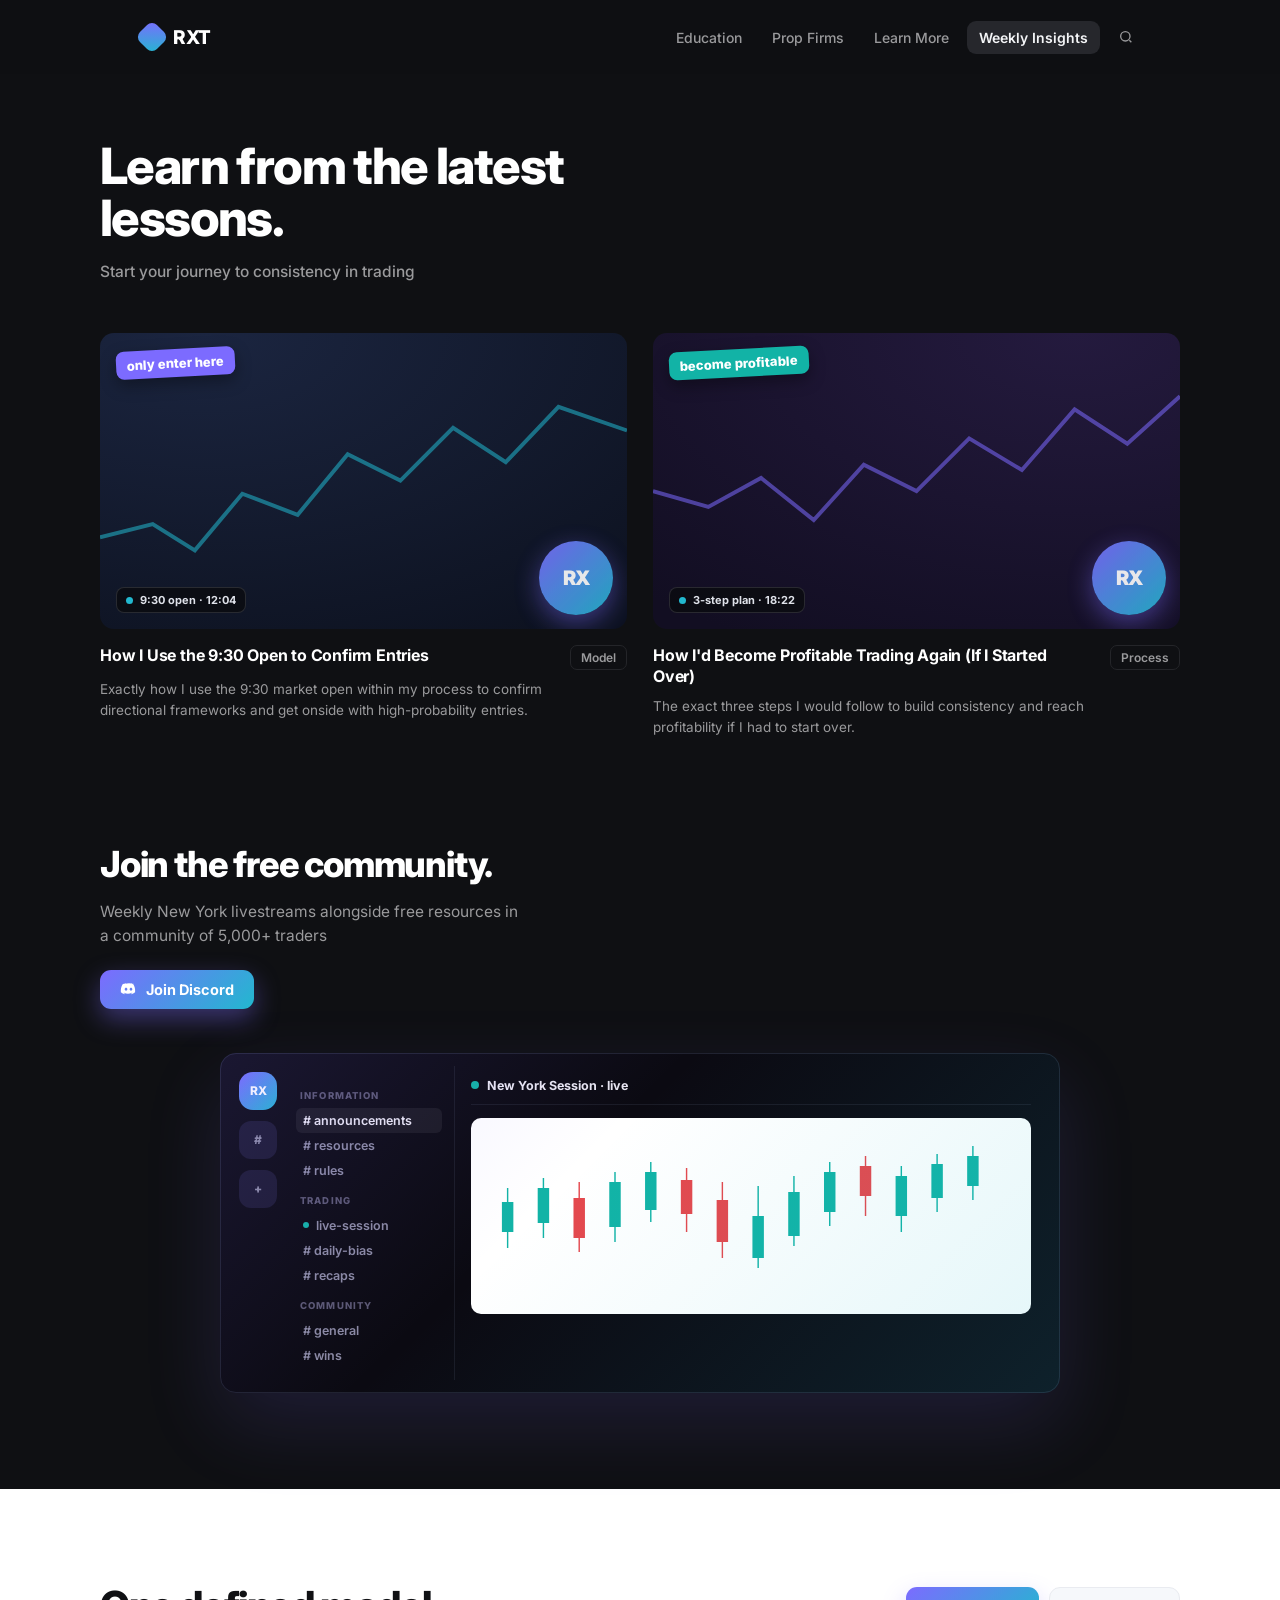
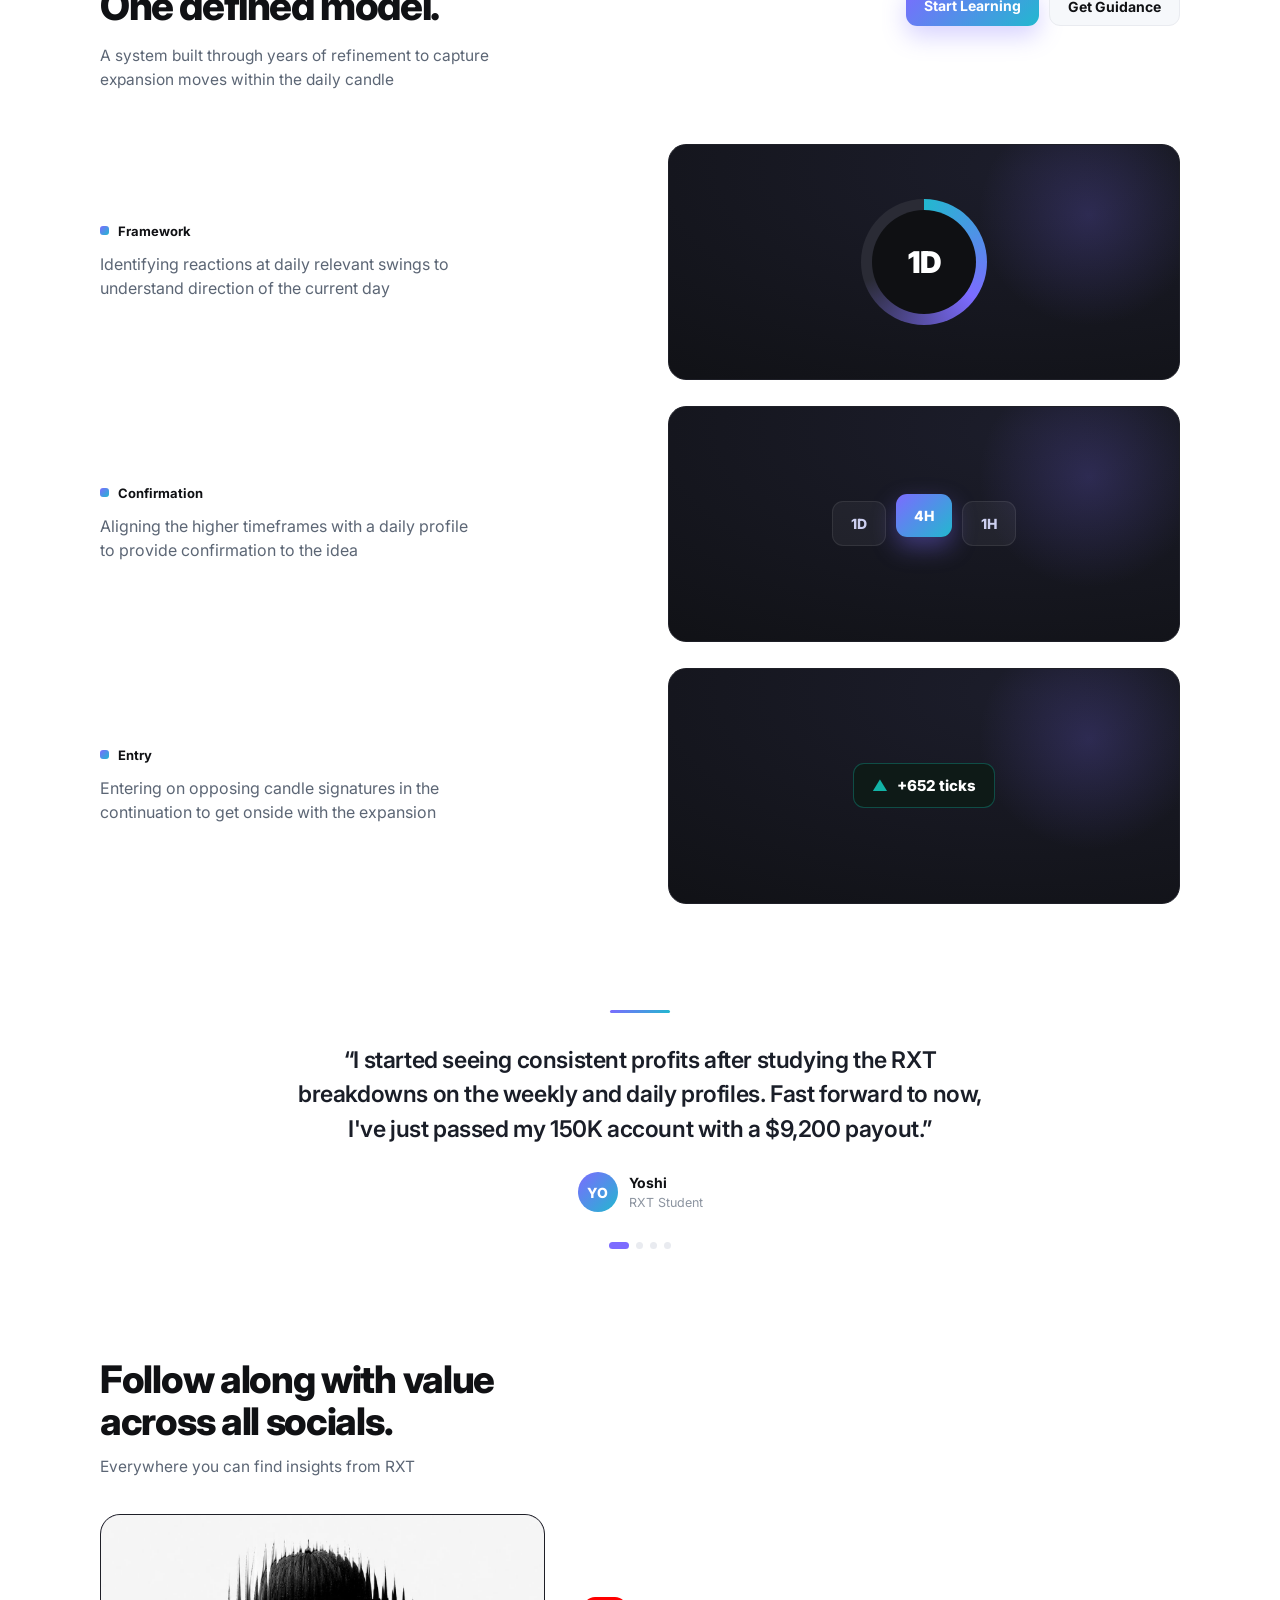
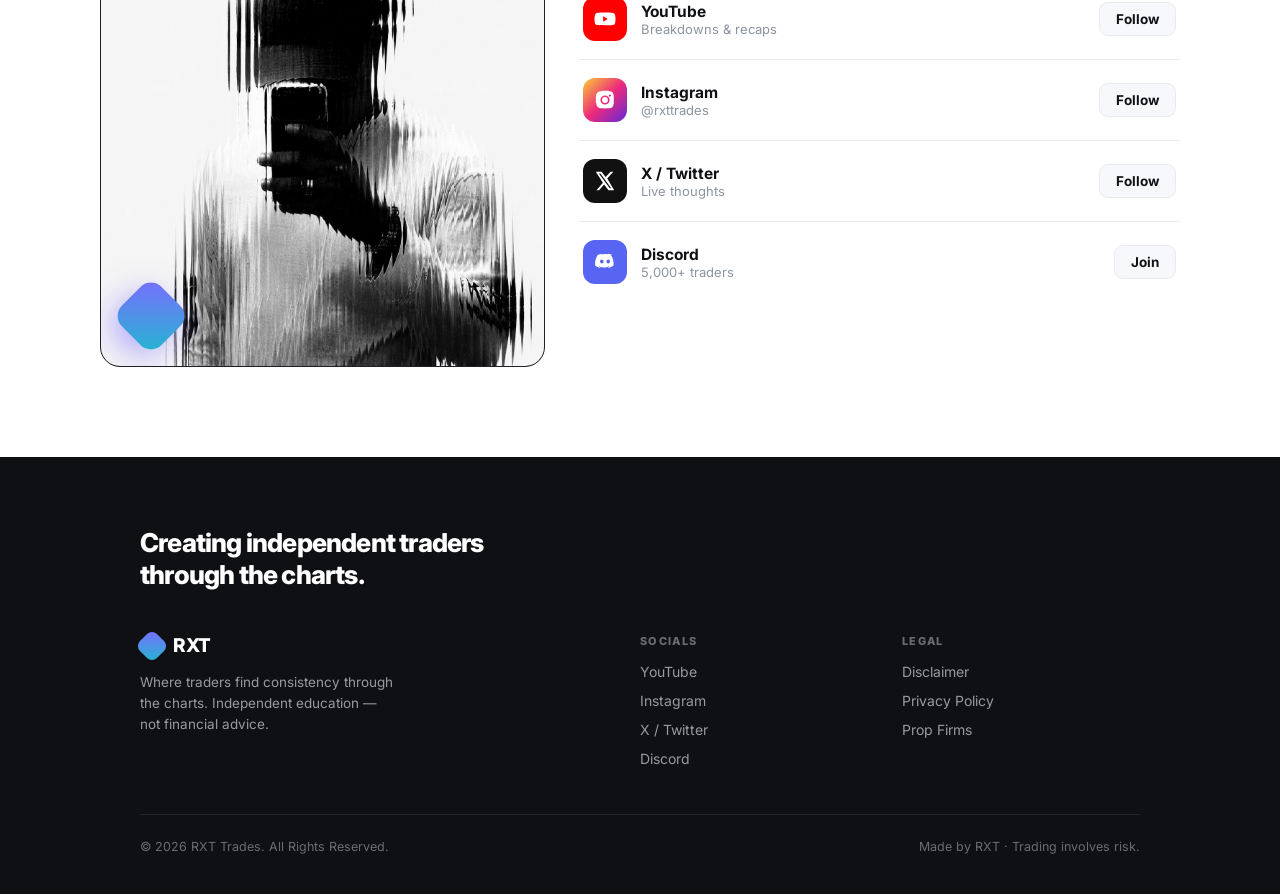
==== commit 9d838982: "Add RXT avatar to socials section" ====
--- a/index.html
+++ b/index.html
@@ -307,7 +307,7 @@
     <p class="sub">Everywhere you can find insights from RXT</p>
     <div class="soc-grid">
       <div class="soc-photo">
-        <svg class="spark" viewBox="0 0 400 400" preserveAspectRatio="none"><polyline points="0,300 50,280 100,300 150,240 200,260 250,180 300,210 350,120 400,150" fill="none" stroke="#7c6bff" stroke-width="4"/></svg>
+        <img src="assets/avatar.jpg" alt="RXT" style="position:absolute;inset:0;width:100%;height:100%;object-fit:cover">
         <div class="mk"></div>
       </div>
       <div class="soc-list">
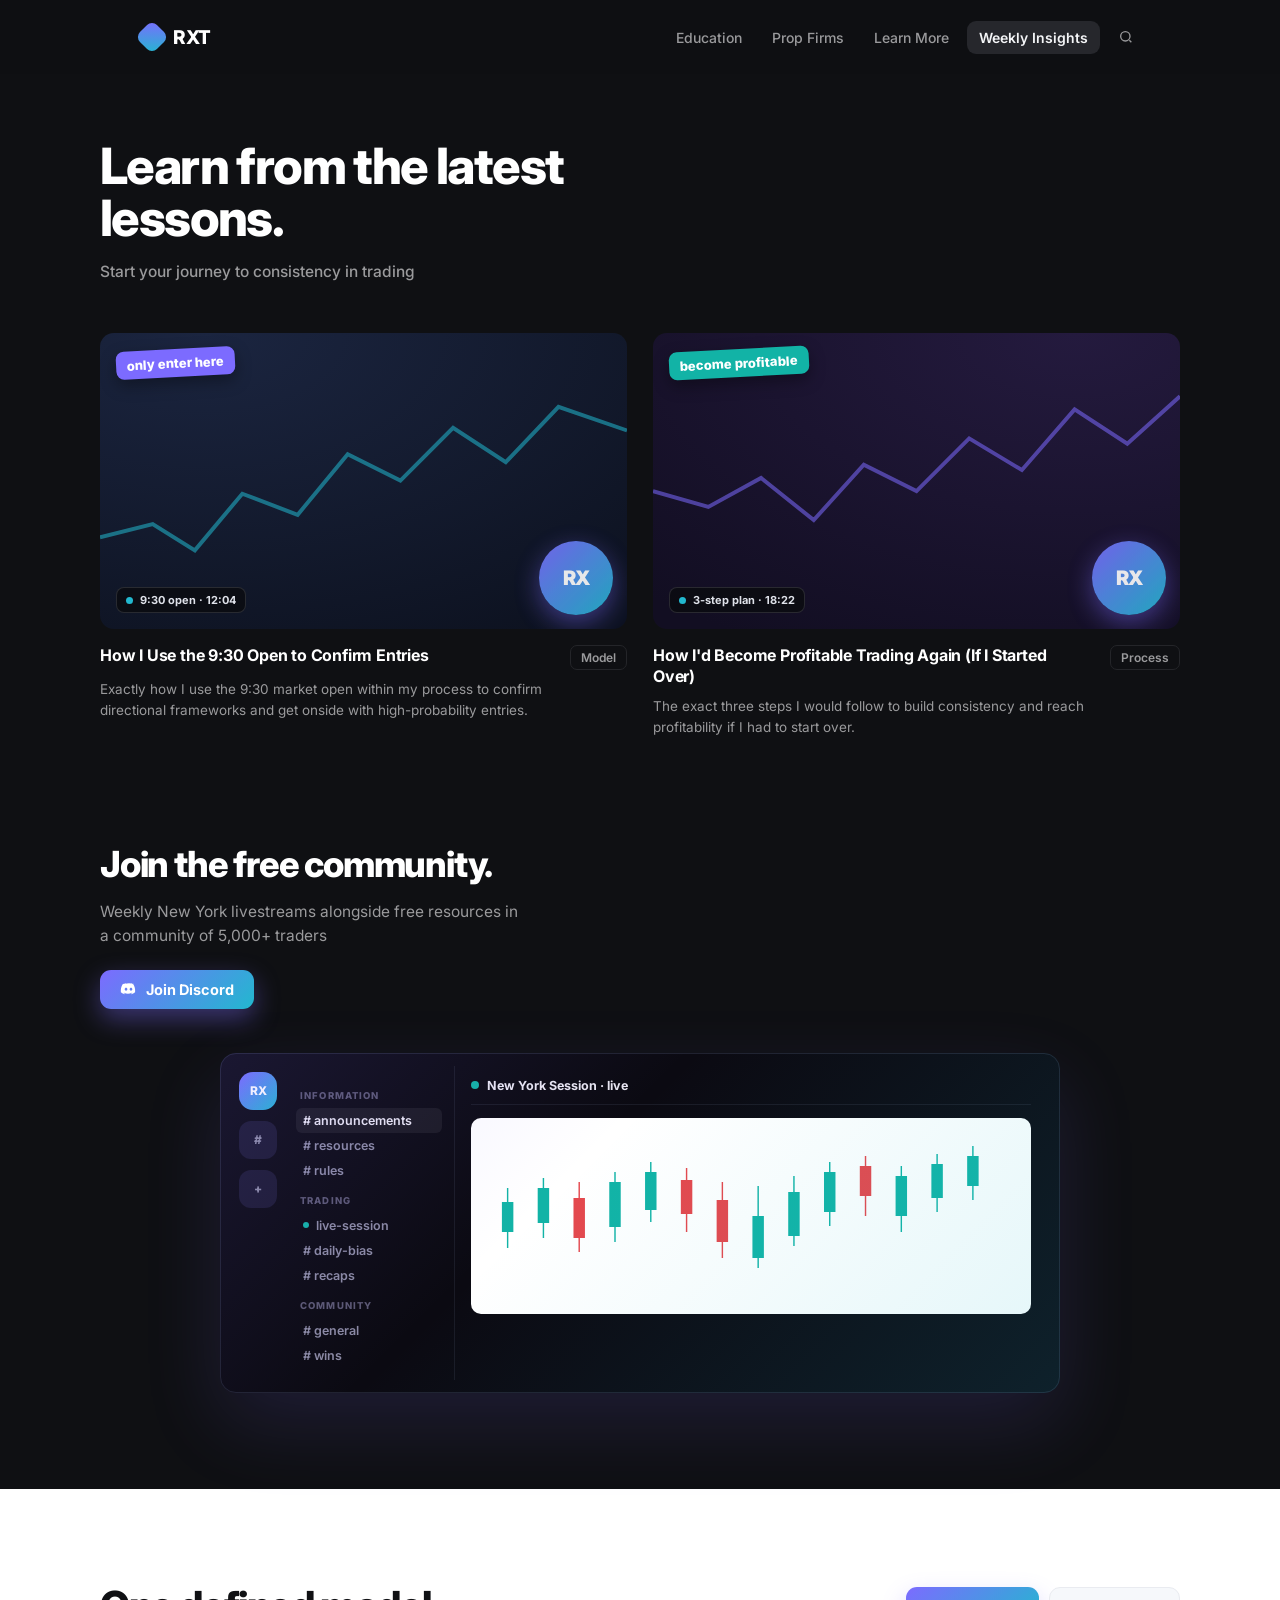
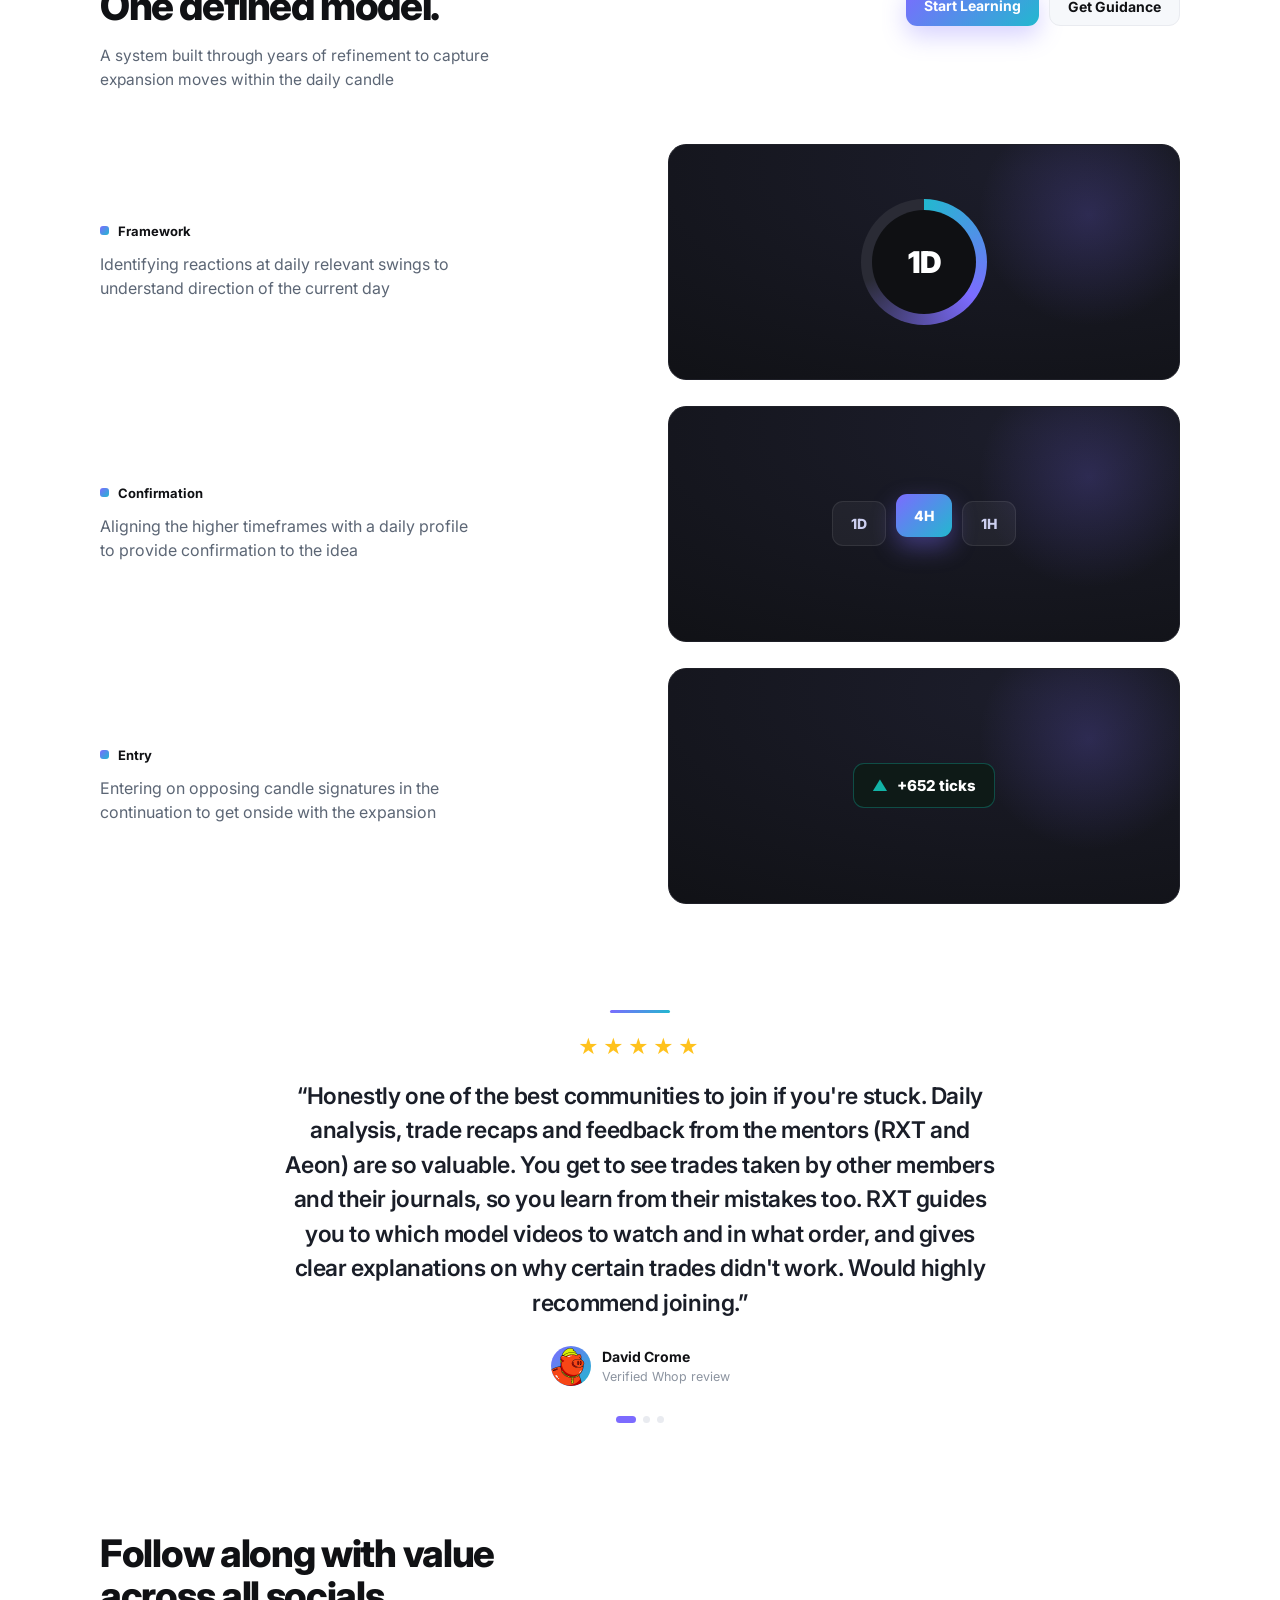
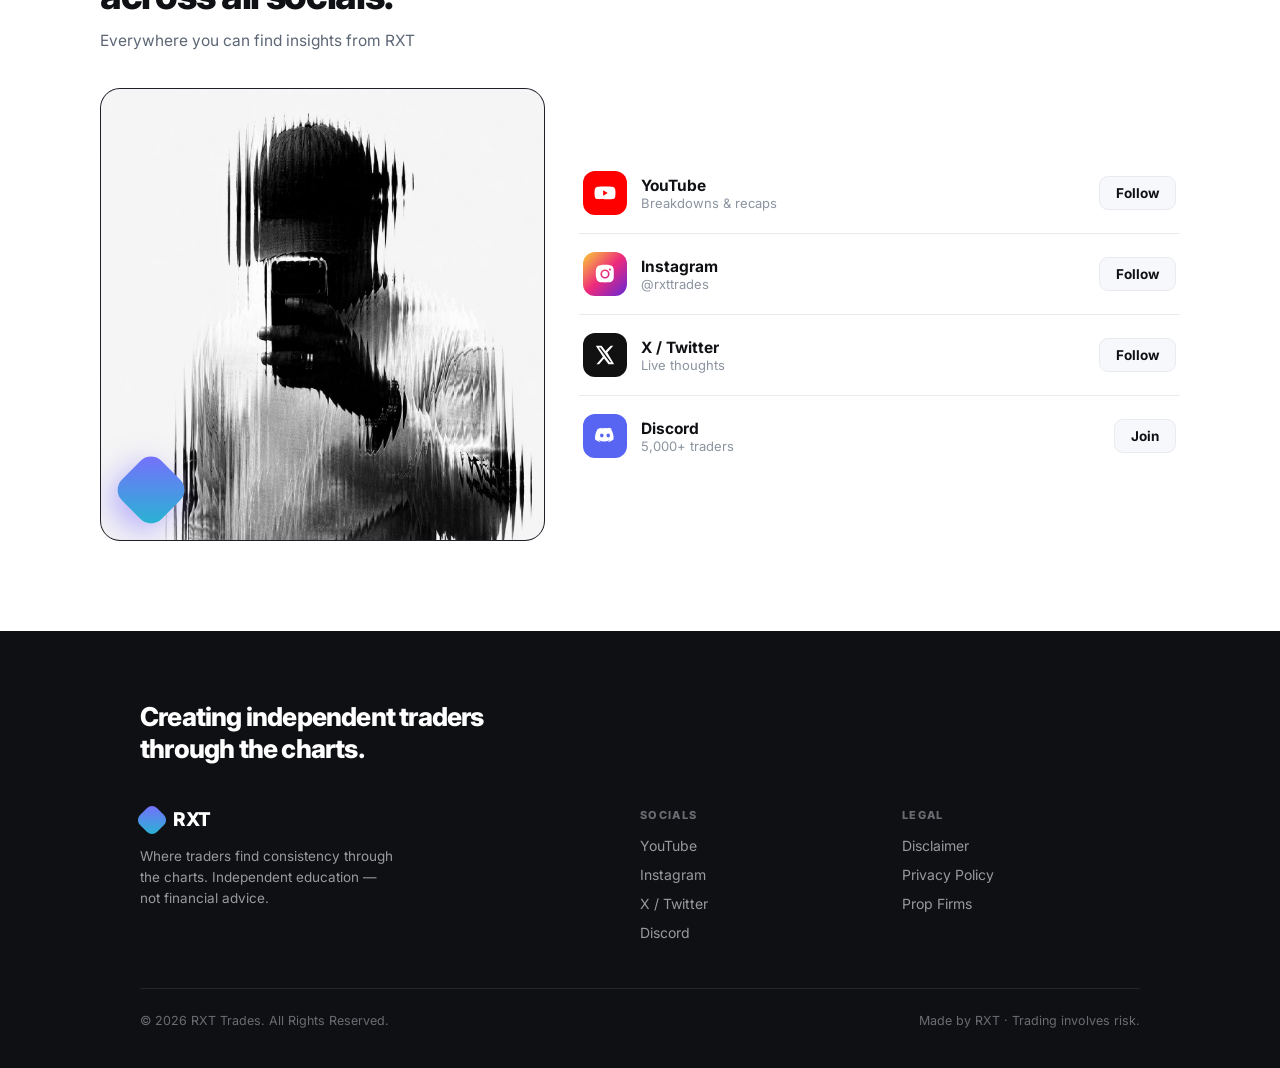
==== commit 7b67e3f6: "Wire real Whop reviews into testimonial carousel" ====
--- a/index.html
+++ b/index.html
@@ -115,7 +115,9 @@
 
 /* testimonial */
 .testi{padding:96px 0 20px;text-align:center}
-.testi .line{width:60px;height:3px;border-radius:2px;background:var(--grad);margin:0 auto 30px}
+.testi .line{width:60px;height:3px;border-radius:2px;background:var(--grad);margin:0 auto 22px}
+.testi .stars{color:#ffc21d;font-size:20px;letter-spacing:4px;margin-bottom:20px}
+.dots i{cursor:pointer;transition:.2s}
 .testi blockquote{max-width:720px;margin:0 auto;font-size:23px;line-height:1.5;font-weight:600;letter-spacing:-.4px;color:#1a1e28}
 .testi .who{margin-top:26px;display:flex;align-items:center;justify-content:center;gap:11px}
 .testi .av{width:40px;height:40px;border-radius:50%;background:var(--grad);display:grid;place-items:center;color:#fff;font-weight:800;font-size:14px}
@@ -293,13 +295,40 @@
     </div>
   </section>
 
-  <!-- testimonial -->
+  <!-- testimonial (real Whop reviews) -->
   <section class="wrap testi">
     <div class="line"></div>
-    <blockquote>“I started seeing consistent profits after studying the RXT breakdowns on the weekly and daily profiles. Fast forward to now, I've just passed my 150K account with a $9,200 payout.”</blockquote>
-    <div class="who"><div class="av">YO</div><div><b>Yoshi</b><span>RXT Student</span></div></div>
-    <div class="dots"><i class="on"></i><i></i><i></i><i></i></div>
-  </section>
+    <div class="stars">★★★★★</div>
+    <blockquote id="tq"></blockquote>
+    <div class="who"><div class="av" id="tav"></div><div><b id="tname"></b><span id="trole"></span></div></div>
+    <div class="dots" id="tdots"></div>
+  </section>
+  <script>
+  const REVIEWS=[
+    {q:"Honestly one of the best communities to join if you're stuck. Daily analysis, trade recaps and feedback from the mentors (RXT and Aeon) are so valuable. You get to see trades taken by other members and their journals, so you learn from their mistakes too. RXT guides you to which model videos to watch and in what order, and gives clear explanations on why certain trades didn't work. Would highly recommend joining.",
+     name:"David Crome", role:"Verified Whop review", img:"assets/reviews/david.webp", init:"DC"},
+    {q:"Super promising community. Crazy tech stuff, trading advice, and trade reviews from RXT. Happy to be here early!",
+     name:"Cloaked Gingerbread", role:"Verified Whop review", img:"assets/reviews/cloaked.png", init:"CG"},
+    {q:"Ayyyyy, perfect community. I love that RXT and Aeon and the other friends there are so cool and helpful.",
+     name:"denissutek", role:"Verified Whop review", img:"", init:"DS"}
+  ];
+  let ti=0;
+  function paintReview(i){
+    const r=REVIEWS[i];
+    document.getElementById('tq').textContent='“'+r.q+'”';
+    document.getElementById('tname').textContent=r.name;
+    document.getElementById('trole').textContent=r.role;
+    const av=document.getElementById('tav');
+    av.innerHTML = r.img ? '<img src="'+r.img+'" alt="" style="width:100%;height:100%;object-fit:cover;border-radius:50%">' : r.init;
+    document.querySelectorAll('#tdots i').forEach((d,j)=>d.className=j===i?'on':'');
+  }
+  (function(){
+    const dots=document.getElementById('tdots');
+    REVIEWS.forEach((_,j)=>{const i=document.createElement('i');i.onclick=()=>{ti=j;paintReview(ti);};dots.appendChild(i);});
+    paintReview(0);
+    setInterval(()=>{ti=(ti+1)%REVIEWS.length;paintReview(ti);},6500);
+  })();
+  </script>
 
   <!-- socials -->
   <section class="wrap socials">
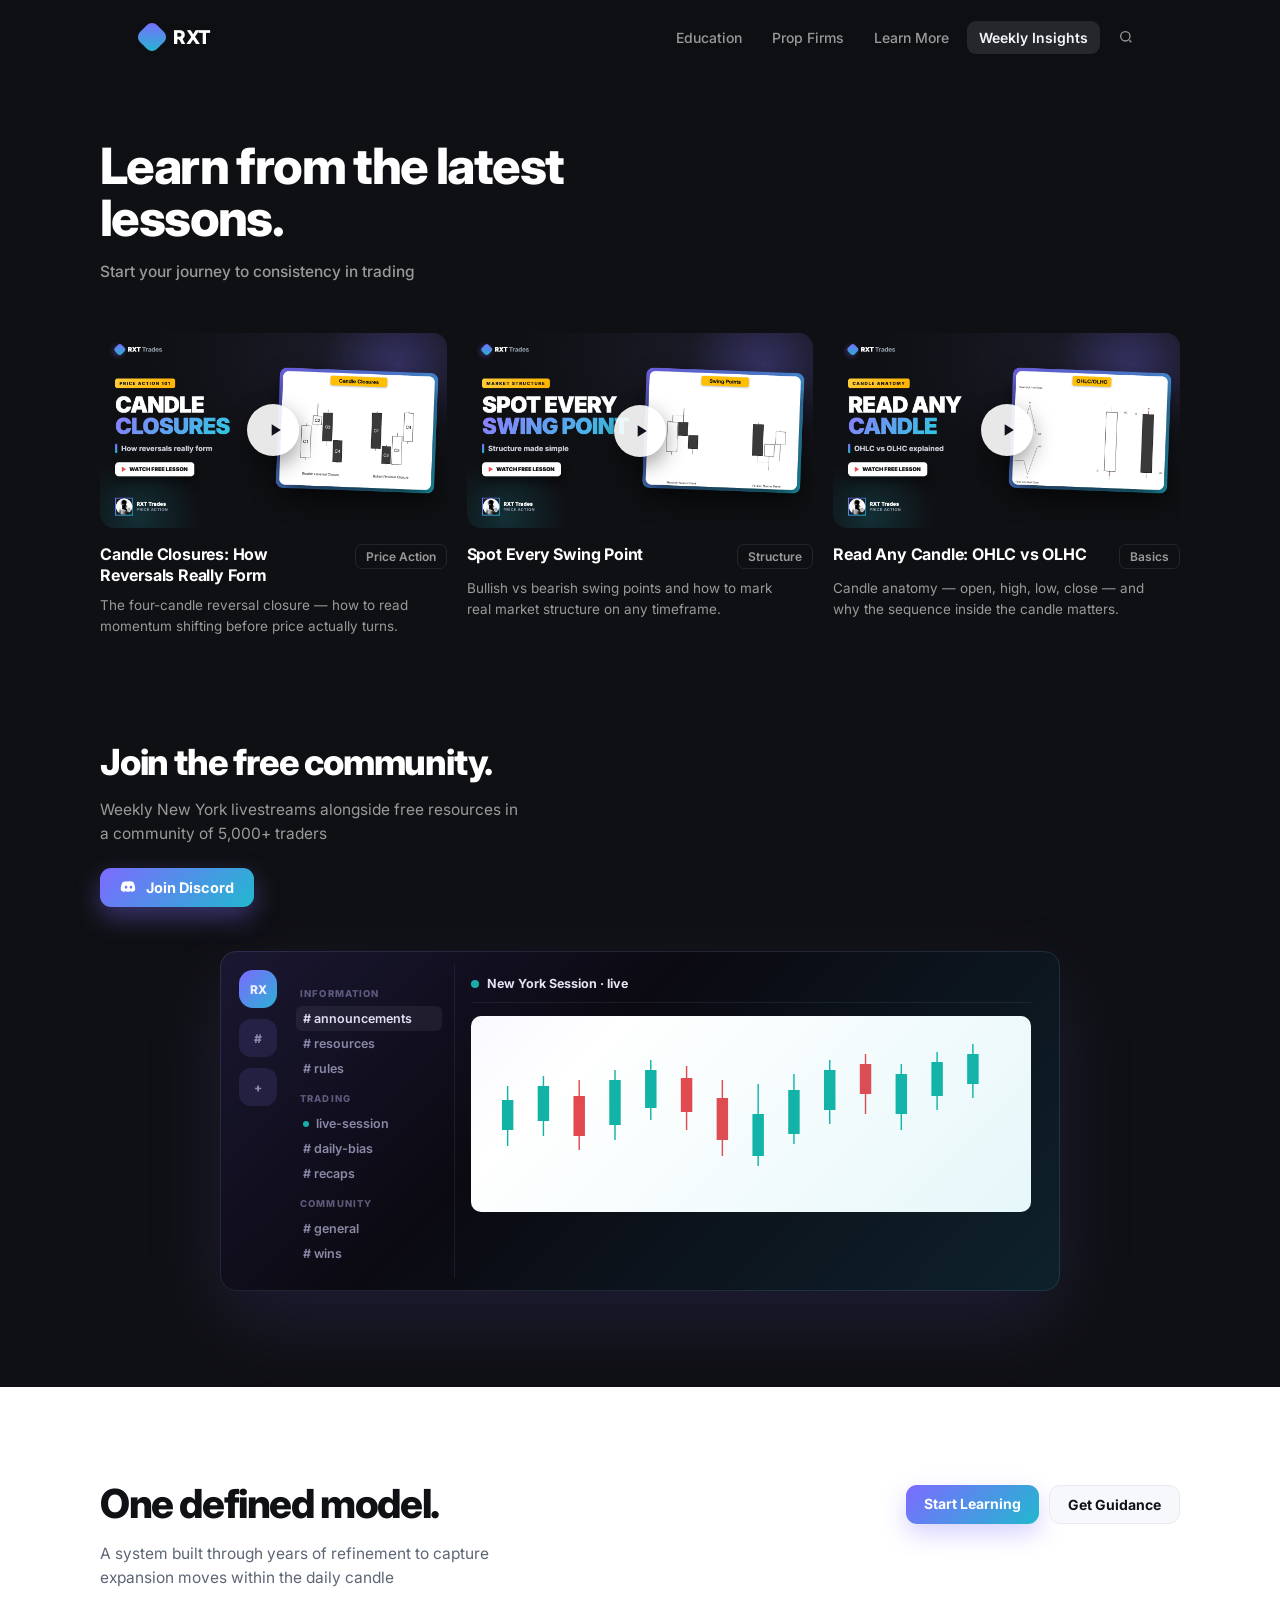
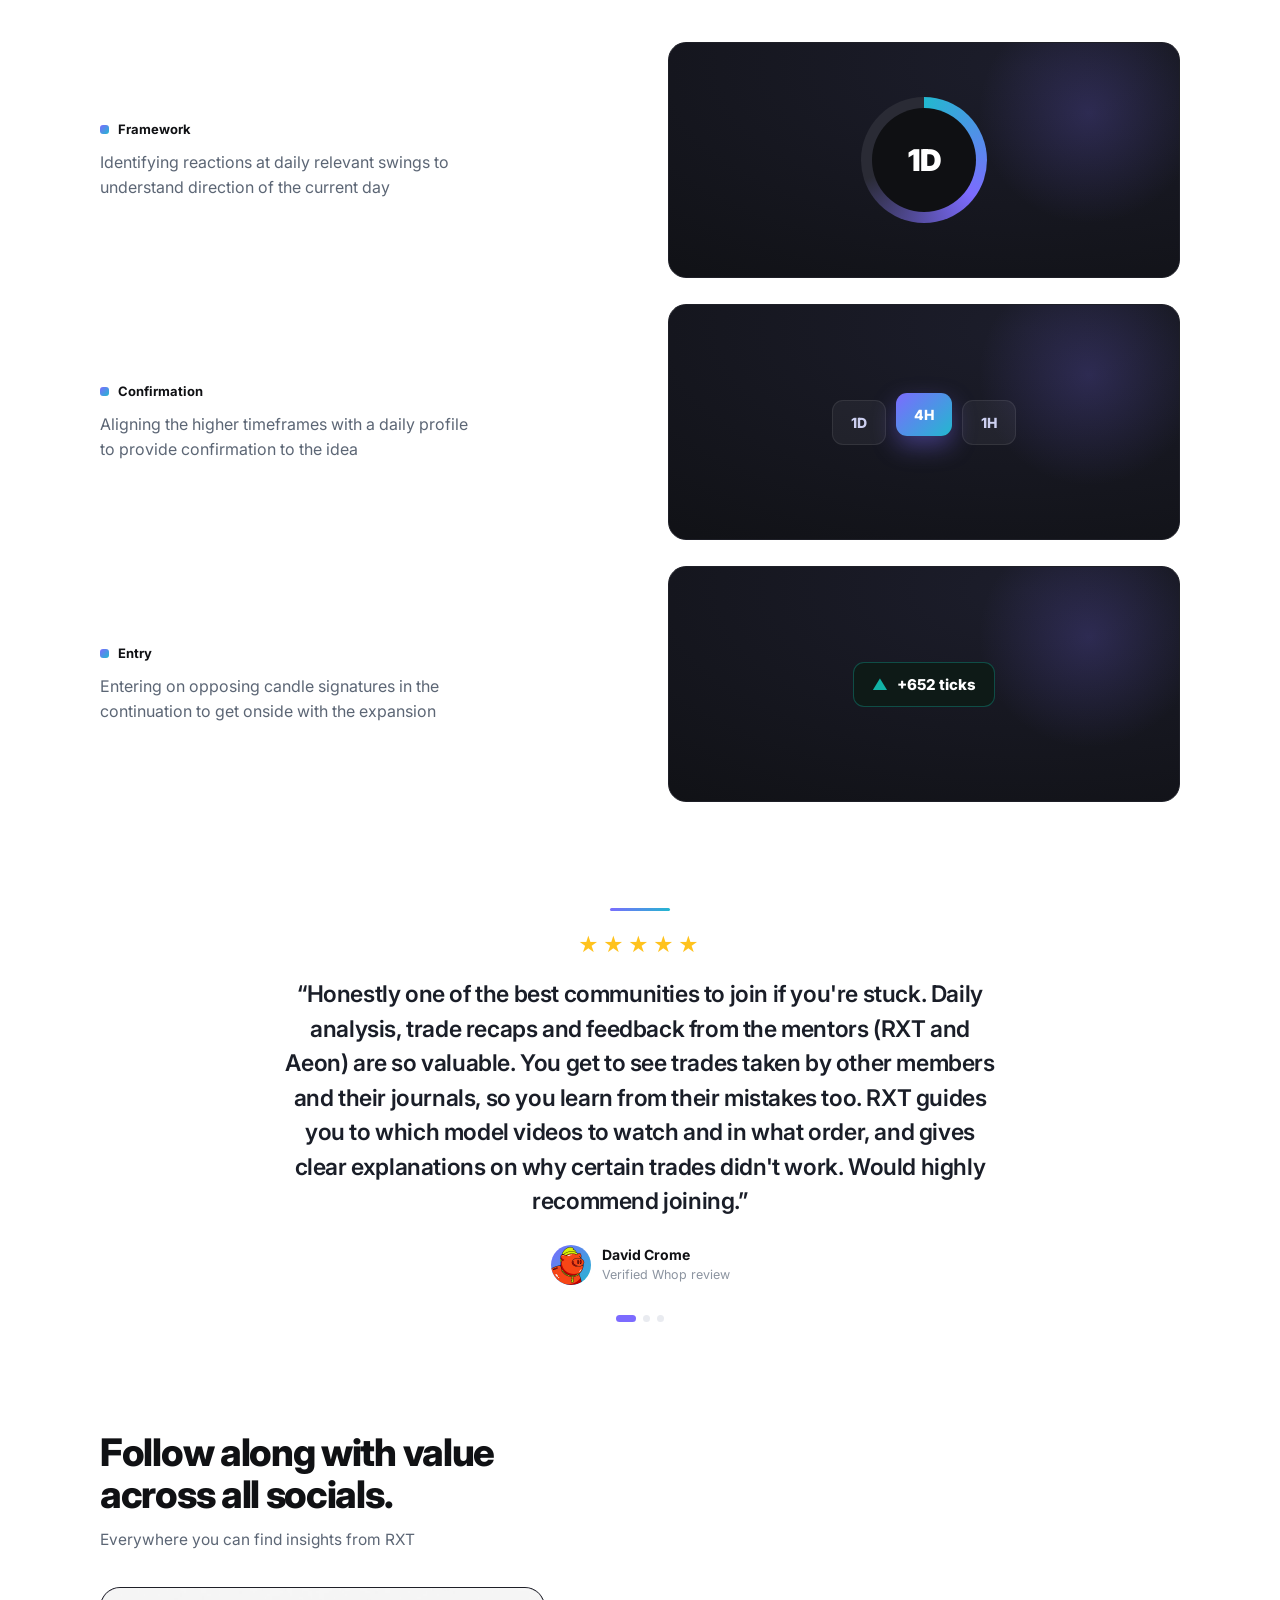
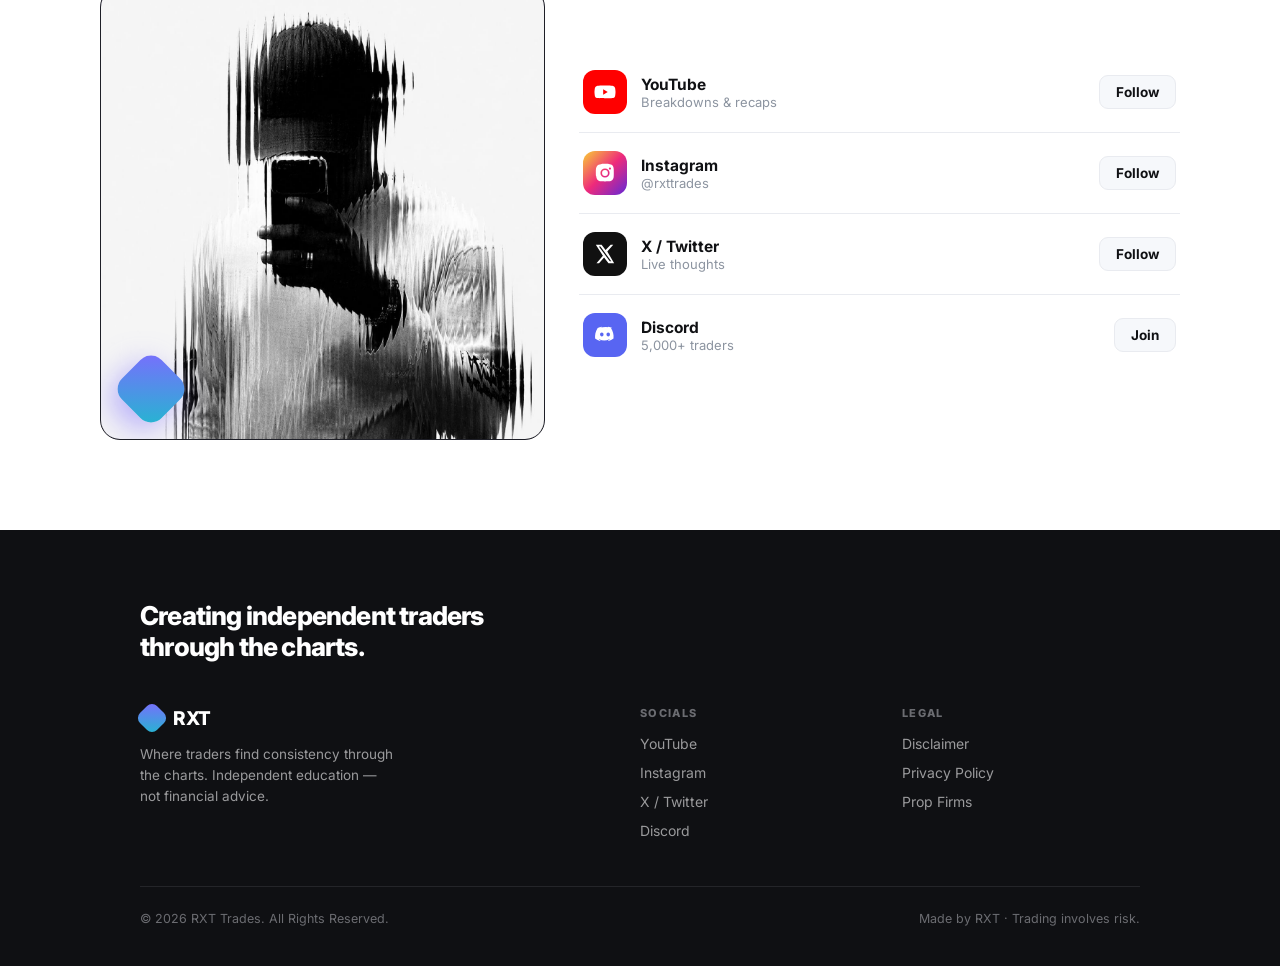
==== commit 840c7010: "Put real YouTube thumbnails on lesson cards (3-up)" ====
--- a/index.html
+++ b/index.html
@@ -49,8 +49,12 @@
 .hero .sub{margin-top:18px;color:var(--dmut);font-size:15.5px;font-weight:500}
 
 /* lessons */
-.lessons{padding:44px 0 0;display:grid;grid-template-columns:1fr 1fr;gap:26px}
-.lesson .thumb{position:relative;aspect-ratio:16/9;border-radius:14px;overflow:hidden;display:block}
+.lessons{padding:44px 0 0;display:grid;grid-template-columns:repeat(3,1fr);gap:20px}
+.lesson .thumb{position:relative;aspect-ratio:16/9;border-radius:14px;overflow:hidden;display:block;background:#0d1220}
+.lesson .thumb img{position:absolute;inset:0;width:100%;height:100%;object-fit:cover}
+.lesson .play{position:absolute;top:50%;left:50%;transform:translate(-50%,-50%);width:52px;height:52px;border-radius:50%;background:#ffffffe6;display:grid;place-items:center;box-shadow:0 8px 22px rgba(0,0,0,.4);z-index:2;transition:.15s}
+.lesson:hover .play{transform:translate(-50%,-50%) scale(1.08)}
+.lesson .play svg{width:20px;height:20px;margin-left:3px;fill:#12101c}
 .lesson .thumb .bg{position:absolute;inset:0}
 .t1 .bg{background:radial-gradient(120% 120% at 20% 0%,#1b2540,#0d1220)}
 .t2 .bg{background:radial-gradient(120% 120% at 80% 0%,#241a3e,#120e22)}
@@ -196,27 +200,20 @@
 
   <!-- lessons -->
   <section class="wrap lessons">
-    <a class="lesson t1" href="#">
-      <div class="thumb">
-        <div class="bg"></div>
-        <svg class="spark" viewBox="0 0 400 225" preserveAspectRatio="none"><polyline points="0,155 40,145 72,165 108,122 150,138 188,92 228,112 268,72 308,98 348,56 400,74" fill="none" stroke="#22b8cf" stroke-width="3"/></svg>
-        <span class="sticker a">only enter here</span>
-        <span class="scrub"><span class="dot"></span> 9:30 open · 12:04</span>
-        <span class="cam">RX</span>
-      </div>
-      <div class="meta"><h3>How I Use the 9:30 Open to Confirm Entries</h3><span class="tag">Model</span></div>
-      <p>Exactly how I use the 9:30 market open within my process to confirm directional frameworks and get onside with high-probability entries.</p>
+    <a class="lesson" href="#">
+      <div class="thumb"><img src="assets/thumbs/candle-closures.png" alt="Candle Closures"><span class="play"><svg viewBox="0 0 24 24"><path d="M8 5v14l11-7z"/></svg></span></div>
+      <div class="meta"><h3>Candle Closures: How Reversals Really Form</h3><span class="tag">Price Action</span></div>
+      <p>The four-candle reversal closure — how to read momentum shifting before price actually turns.</p>
     </a>
-    <a class="lesson t2" href="#">
-      <div class="thumb">
-        <div class="bg"></div>
-        <svg class="spark" viewBox="0 0 400 225" preserveAspectRatio="none"><polyline points="0,120 42,132 82,110 122,142 160,100 200,120 240,80 280,104 320,58 360,84 400,48" fill="none" stroke="#7c6bff" stroke-width="3"/></svg>
-        <span class="sticker b">become profitable</span>
-        <span class="scrub"><span class="dot"></span> 3-step plan · 18:22</span>
-        <span class="cam">RX</span>
-      </div>
-      <div class="meta"><h3>How I'd Become Profitable Trading Again (If I Started Over)</h3><span class="tag">Process</span></div>
-      <p>The exact three steps I would follow to build consistency and reach profitability if I had to start over.</p>
+    <a class="lesson" href="#">
+      <div class="thumb"><img src="assets/thumbs/swing-points.png" alt="Swing Points"><span class="play"><svg viewBox="0 0 24 24"><path d="M8 5v14l11-7z"/></svg></span></div>
+      <div class="meta"><h3>Spot Every Swing Point</h3><span class="tag">Structure</span></div>
+      <p>Bullish vs bearish swing points and how to mark real market structure on any timeframe.</p>
+    </a>
+    <a class="lesson" href="#">
+      <div class="thumb"><img src="assets/thumbs/ohlc.png" alt="OHLC vs OLHC"><span class="play"><svg viewBox="0 0 24 24"><path d="M8 5v14l11-7z"/></svg></span></div>
+      <div class="meta"><h3>Read Any Candle: OHLC vs OLHC</h3><span class="tag">Basics</span></div>
+      <p>Candle anatomy — open, high, low, close — and why the sequence inside the candle matters.</p>
     </a>
   </section>
 
@@ -224,7 +221,7 @@
   <section class="wrap community" id="community">
     <h2>Join the free community.</h2>
     <p class="sub">Weekly New York livestreams alongside free resources in a community of 5,000+ traders</p>
-    <a class="dbtn" href="#"><svg viewBox="0 0 24 24"><path d="M20 4.4A18 18 0 0 0 15.6 3l-.3.5a15 15 0 0 1 4 1.3 15 15 0 0 0-13-.1A15 15 0 0 1 8.7 3.5L8.4 3A18 18 0 0 0 4 4.4C1.5 8.3.9 12.1 1.2 15.8a18 18 0 0 0 5.5 2.8l.5-.7a10 10 0 0 1-2-1c.2-.1.4-.2.5-.3a13 13 0 0 0 11 0c.2.1.4.2.6.3a10 10 0 0 1-2 1l.5.7a18 18 0 0 0 5.5-2.8c.4-4.3-.6-8-2.8-11.4ZM8.5 13.6c-1 0-1.9-1-1.9-2.1 0-1.2.8-2.1 1.9-2.1s2 1 1.9 2.1c0 1.2-.8 2.1-1.9 2.1Zm7 0c-1 0-1.9-1-1.9-2.1 0-1.2.8-2.1 1.9-2.1s2 1 1.9 2.1c0 1.2-.8 2.1-1.9 2.1Z"/></svg>Join Discord</a>
+    <a class="dbtn" href="https://whop.com/rxt-free/" target="_blank"><svg viewBox="0 0 24 24"><path d="M20 4.4A18 18 0 0 0 15.6 3l-.3.5a15 15 0 0 1 4 1.3 15 15 0 0 0-13-.1A15 15 0 0 1 8.7 3.5L8.4 3A18 18 0 0 0 4 4.4C1.5 8.3.9 12.1 1.2 15.8a18 18 0 0 0 5.5 2.8l.5-.7a10 10 0 0 1-2-1c.2-.1.4-.2.5-.3a13 13 0 0 0 11 0c.2.1.4.2.6.3a10 10 0 0 1-2 1l.5.7a18 18 0 0 0 5.5-2.8c.4-4.3-.6-8-2.8-11.4ZM8.5 13.6c-1 0-1.9-1-1.9-2.1 0-1.2.8-2.1 1.9-2.1s2 1 1.9 2.1c0 1.2-.8 2.1-1.9 2.1Zm7 0c-1 0-1.9-1-1.9-2.1 0-1.2.8-2.1 1.9-2.1s2 1 1.9 2.1c0 1.2-.8 2.1-1.9 2.1Z"/></svg>Join Discord</a>
 
     <div class="dmock">
       <div class="dm-rail"><div class="dm-ic on">RX</div><div class="dm-ic">#</div><div class="dm-ic">+</div></div>
@@ -265,8 +262,8 @@
         <p class="sub">A system built through years of refinement to capture expansion moves within the daily candle</p>
       </div>
       <div class="mbtns">
-        <a class="mb pri" href="#lessons">Start Learning</a>
-        <a class="mb sec" href="#community">Get Guidance</a>
+        <a class="mb pri" href="https://whop.com/rxt-premium/" target="_blank">Start Learning</a>
+        <a class="mb sec" href="https://whop.com/rxt-free/" target="_blank">Get Guidance</a>
       </div>
     </div>
 
@@ -343,7 +340,7 @@
         <div class="soc-row"><div class="si" style="background:#ff0000"><svg viewBox="0 0 24 24"><path d="M23 7.5a3 3 0 0 0-2.1-2.1C19 5 12 5 12 5s-7 0-8.9.4A3 3 0 0 0 1 7.5 31 31 0 0 0 .5 12 31 31 0 0 0 1 16.5a3 3 0 0 0 2.1 2.1C5 19 12 19 12 19s7 0 8.9-.4a3 3 0 0 0 2.1-2.1 31 31 0 0 0 .5-4.5 31 31 0 0 0-.5-4.5ZM10 15V9l5 3-5 3Z"/></svg></div><div class="nm"><b>YouTube</b><span>Breakdowns & recaps</span></div><a class="follow" href="#">Follow</a></div>
         <div class="soc-row"><div class="si" style="background:linear-gradient(135deg,#f9ce34,#ee2a7b,#6228d7)"><svg viewBox="0 0 24 24"><path d="M12 2c2.7 0 3 0 4.1.1 1 0 1.7.2 2.3.5.6.2 1.1.5 1.6 1s.8 1 1 1.6c.3.6.4 1.3.5 2.3.1 1.1.1 1.4.1 4.1s0 3-.1 4.1c0 1-.2 1.7-.5 2.3-.2.6-.5 1.1-1 1.6s-1 .8-1.6 1c-.6.3-1.3.4-2.3.5-1.1.1-1.4.1-4.1.1s-3 0-4.1-.1c-1 0-1.7-.2-2.3-.5-.6-.2-1.1-.5-1.6-1s-.8-1-1-1.6c-.3-.6-.4-1.3-.5-2.3C2 15 2 14.7 2 12s0-3 .1-4.1c0-1 .2-1.7.5-2.3.2-.6.5-1.1 1-1.6s1-.8 1.6-1c.6-.3 1.3-.4 2.3-.5C8.6 2 9 2 12 2Zm0 5a5 5 0 1 0 0 10 5 5 0 0 0 0-10Zm0 8.2a3.2 3.2 0 1 1 0-6.4 3.2 3.2 0 0 1 0 6.4ZM17.4 6a1.2 1.2 0 1 0 0 2.4 1.2 1.2 0 0 0 0-2.4Z"/></svg></div><div class="nm"><b>Instagram</b><span>@rxttrades</span></div><a class="follow" href="https://instagram.com/rxttrades" target="_blank">Follow</a></div>
         <div class="soc-row"><div class="si" style="background:#111"><svg viewBox="0 0 24 24"><path d="M18.2 2H21l-6.5 7.4L22 22h-6.2l-4.8-6.3L5.5 22H2.7l7-8L2 2h6.3l4.3 5.7L18.2 2Zm-1 18h1.6L7 3.7H5.3L17.2 20Z"/></svg></div><div class="nm"><b>X / Twitter</b><span>Live thoughts</span></div><a class="follow" href="#">Follow</a></div>
-        <div class="soc-row"><div class="si" style="background:#5865F2"><svg viewBox="0 0 24 24"><path d="M20 4.4A18 18 0 0 0 15.6 3l-.3.5a15 15 0 0 1 4 1.3 15 15 0 0 0-13-.1A15 15 0 0 1 8.7 3.5L8.4 3A18 18 0 0 0 4 4.4C1.5 8.3.9 12.1 1.2 15.8a18 18 0 0 0 5.5 2.8l.5-.7a10 10 0 0 1-2-1c.2-.1.4-.2.5-.3a13 13 0 0 0 11 0c.2.1.4.2.6.3a10 10 0 0 1-2 1l.5.7a18 18 0 0 0 5.5-2.8c.4-4.3-.6-8-2.8-11.4ZM8.5 13.6c-1 0-1.9-1-1.9-2.1 0-1.2.8-2.1 1.9-2.1s2 1 1.9 2.1c0 1.2-.8 2.1-1.9 2.1Zm7 0c-1 0-1.9-1-1.9-2.1 0-1.2.8-2.1 1.9-2.1s2 1 1.9 2.1c0 1.2-.8 2.1-1.9 2.1Z"/></svg></div><div class="nm"><b>Discord</b><span>5,000+ traders</span></div><a class="follow" href="#">Join</a></div>
+        <div class="soc-row"><div class="si" style="background:#5865F2"><svg viewBox="0 0 24 24"><path d="M20 4.4A18 18 0 0 0 15.6 3l-.3.5a15 15 0 0 1 4 1.3 15 15 0 0 0-13-.1A15 15 0 0 1 8.7 3.5L8.4 3A18 18 0 0 0 4 4.4C1.5 8.3.9 12.1 1.2 15.8a18 18 0 0 0 5.5 2.8l.5-.7a10 10 0 0 1-2-1c.2-.1.4-.2.5-.3a13 13 0 0 0 11 0c.2.1.4.2.6.3a10 10 0 0 1-2 1l.5.7a18 18 0 0 0 5.5-2.8c.4-4.3-.6-8-2.8-11.4ZM8.5 13.6c-1 0-1.9-1-1.9-2.1 0-1.2.8-2.1 1.9-2.1s2 1 1.9 2.1c0 1.2-.8 2.1-1.9 2.1Zm7 0c-1 0-1.9-1-1.9-2.1 0-1.2.8-2.1 1.9-2.1s2 1 1.9 2.1c0 1.2-.8 2.1-1.9 2.1Z"/></svg></div><div class="nm"><b>Discord</b><span>5,000+ traders</span></div><a class="follow" href="https://whop.com/rxt-free/" target="_blank">Join</a></div>
       </div>
     </div>
   </section>
@@ -360,7 +357,7 @@
       </div>
       <div>
         <h4>Socials</h4>
-        <ul><li><a href="#">YouTube</a></li><li><a href="https://instagram.com/rxttrades" target="_blank">Instagram</a></li><li><a href="#">X / Twitter</a></li><li><a href="#">Discord</a></li></ul>
+        <ul><li><a href="#">YouTube</a></li><li><a href="https://instagram.com/rxttrades" target="_blank">Instagram</a></li><li><a href="#">X / Twitter</a></li><li><a href="https://whop.com/rxt-free/" target="_blank">Discord</a></li></ul>
       </div>
       <div>
         <h4>Legal</h4>
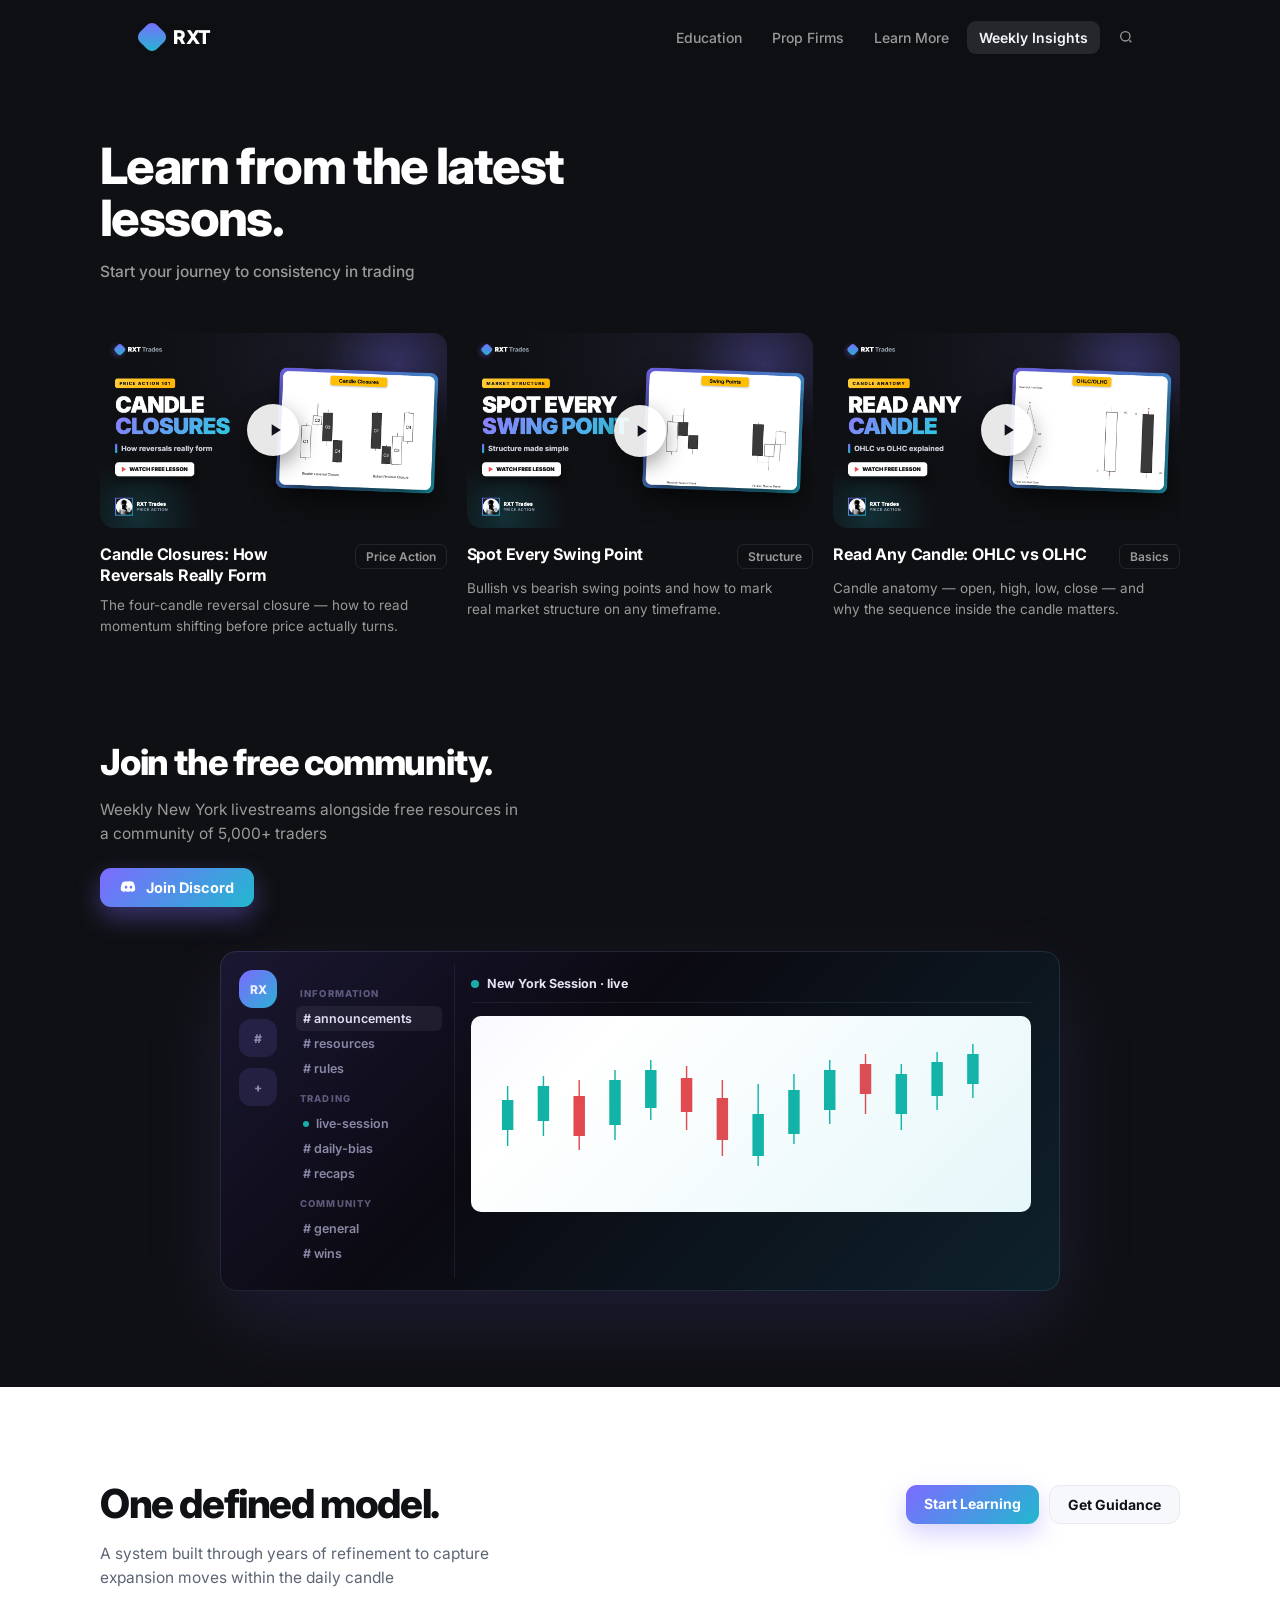
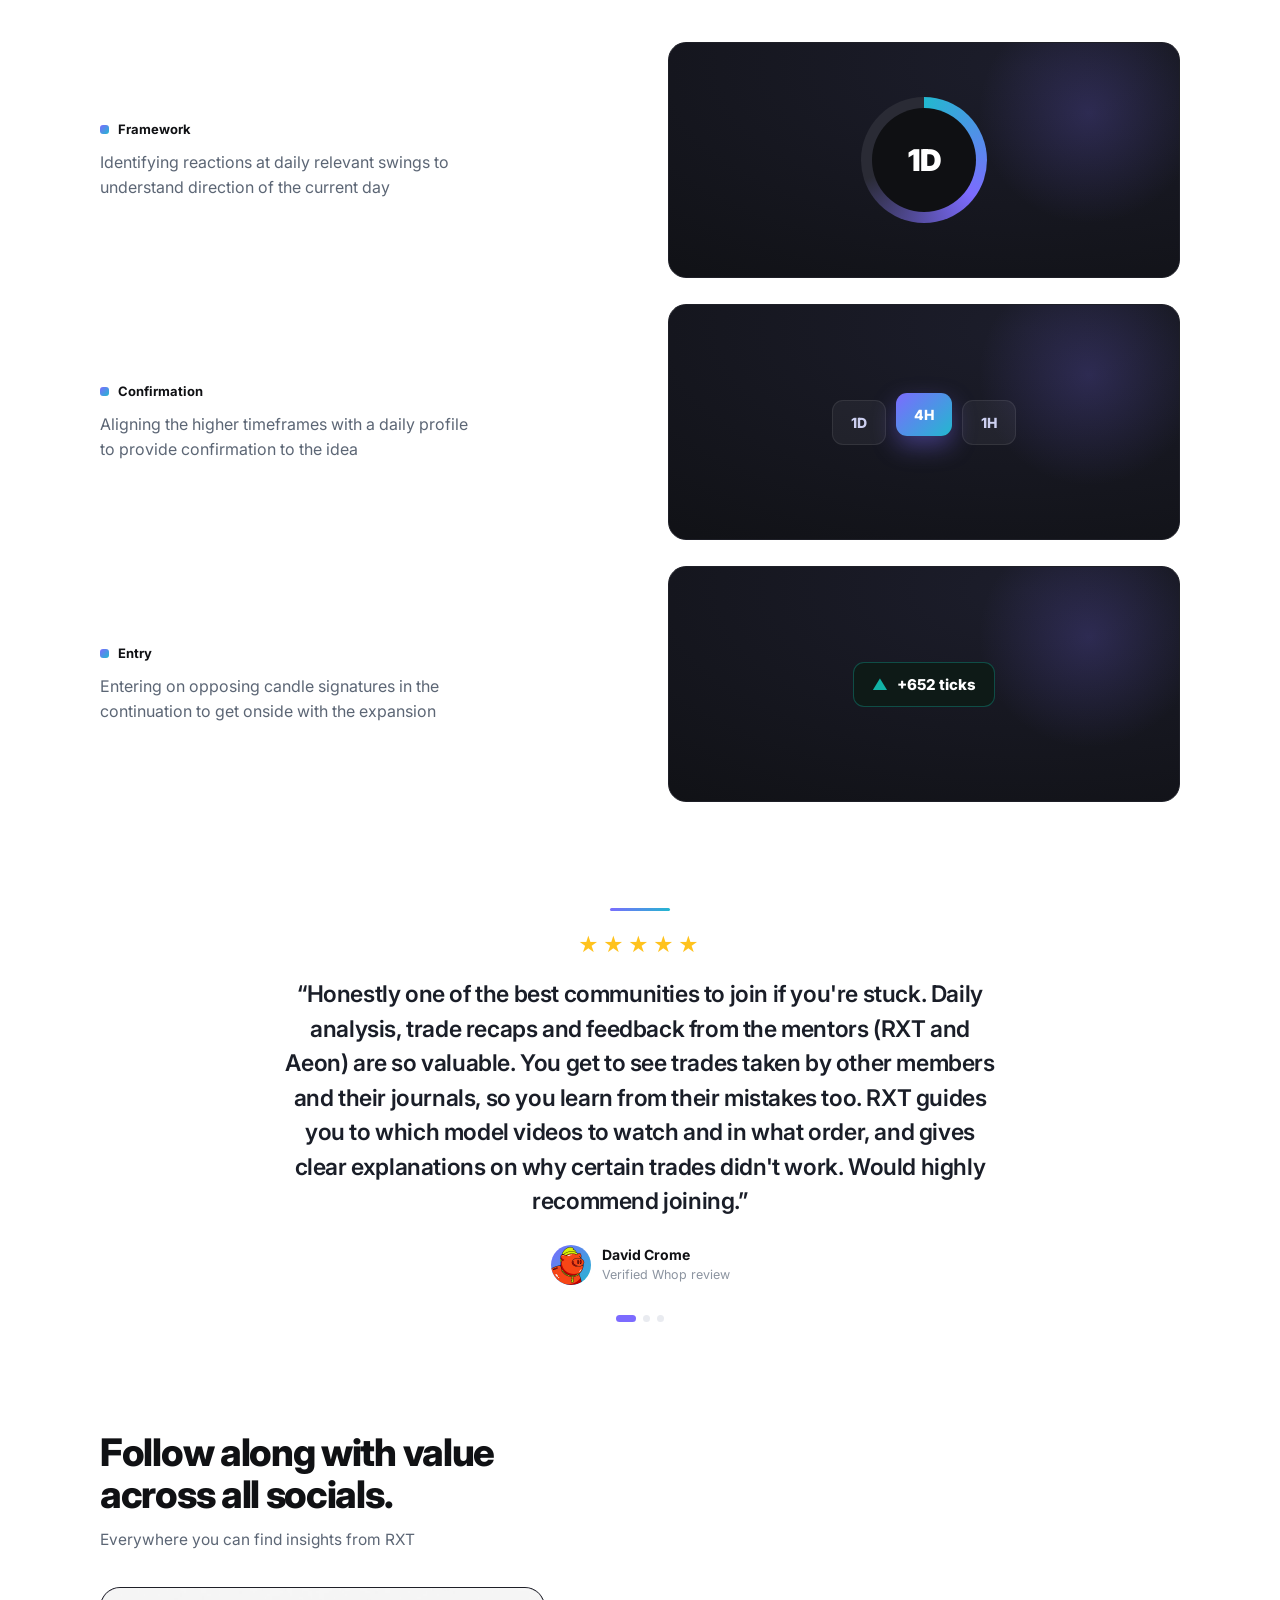
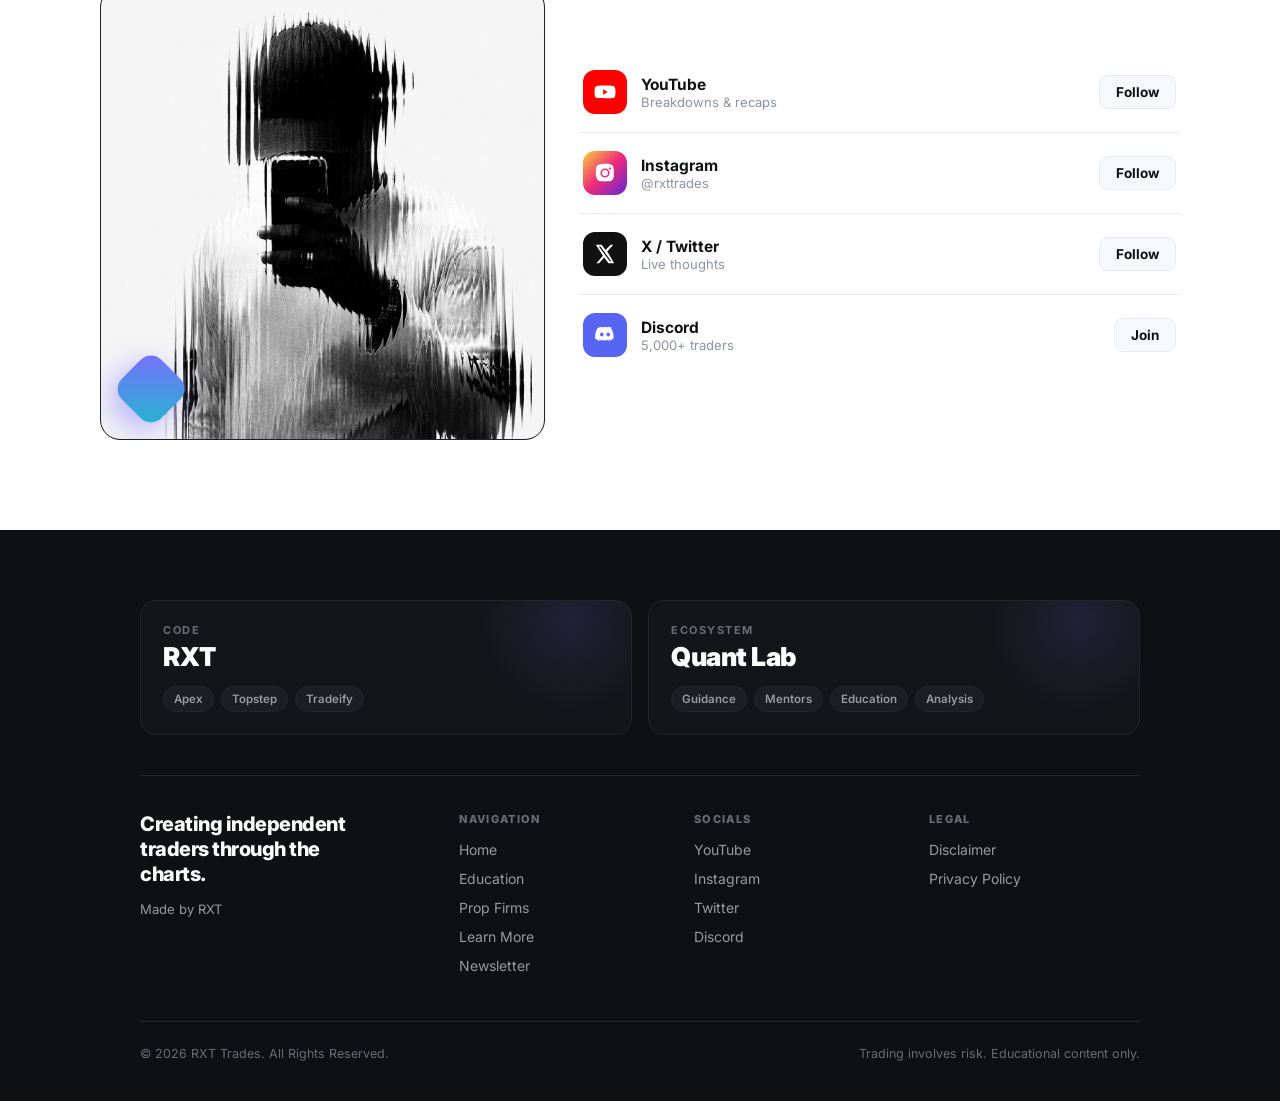
==== commit caccda09: "Build out full site: Education, Prop Firms, Learn More, Newsletter + shared css/nav/footer" ====
--- a/index.html
+++ b/index.html
@@ -7,172 +7,7 @@
 <meta name="description" content="Learn a defined, rule-based trading model. Weekly New York livestreams and free resources in a community of traders.">
 <link rel="preconnect" href="https://fonts.googleapis.com">
 <link href="https://fonts.googleapis.com/css2?family=Inter:wght@400;500;600;700;800;900&display=swap" rel="stylesheet">
-<style>
-:root{
-  /* dark band (top half) — mirrors amtrades #101114 */
-  --dbg:#0f1013; --dcard:#17181c; --dcard2:#1b1c21; --dline:#242529;
-  --dink:#f4f5f7; --dmut:#9a9a9c; --dfaint:#6b6c71;
-  /* light band (lower half) */
-  --bg:#ffffff; --ink:#101114; --mut:#5c6675; --faint:#8c94a0; --line:#e9ebf0; --soft:#f6f8fb;
-  /* RXT brand */
-  --p:#7c6bff; --c:#22b8cf; --green:#12b3a6; --red:#e5484d;
-  --grad:linear-gradient(135deg,#7c6bff 0%,#22b8cf 100%);
-}
-*{margin:0;padding:0;box-sizing:border-box}
-html{scroll-behavior:smooth}
-body{font-family:Inter,-apple-system,Segoe UI,sans-serif;background:var(--bg);color:var(--ink);-webkit-font-smoothing:antialiased}
-a{color:inherit;text-decoration:none}
-img{display:block;max-width:100%}
-.wrap{max-width:1080px;margin:0 auto;padding:0 40px}
-
-/* ===== DARK BAND ===== */
-.dark{background:var(--dbg);color:var(--dink)}
-/* nav */
-.nav{position:sticky;top:0;z-index:30;background:#0f1013e6;backdrop-filter:blur(10px)}
-.nav-in{max-width:1080px;margin:0 auto;padding:20px 40px;display:flex;align-items:center;justify-content:space-between}
-.brand{display:flex;align-items:center;gap:9px}
-.brand .mk{width:24px;height:24px;border-radius:7px;transform:rotate(45deg);background:var(--grad)}
-.brand b{font-size:19px;font-weight:800;letter-spacing:-.5px;color:#fff}
-.nlinks{display:flex;align-items:center;gap:6px}
-.nlinks a{color:var(--dmut);font-size:14px;font-weight:500;padding:8px 12px;border-radius:9px;transition:.15s}
-.nlinks a:hover{color:var(--dink)}
-.nlinks a.pill{background:#26272c;color:var(--dink);font-weight:600}
-.nlinks .search{width:34px;height:34px;border-radius:9px;display:grid;place-items:center;color:var(--dmut)}
-.nlinks .search:hover{background:#1c1d22;color:#fff}
-.nlinks .search svg{width:16px;height:16px}
-.burger{display:none;width:38px;height:38px;border-radius:9px;place-items:center;color:var(--dmut)}
-.burger svg{width:20px;height:20px}
-
-/* hero */
-.hero{padding:66px 0 8px}
-.hero h1{font-size:50px;line-height:1.04;font-weight:800;letter-spacing:-1.6px;color:#fff;max-width:560px}
-.hero .sub{margin-top:18px;color:var(--dmut);font-size:15.5px;font-weight:500}
-
-/* lessons */
-.lessons{padding:44px 0 0;display:grid;grid-template-columns:repeat(3,1fr);gap:20px}
-.lesson .thumb{position:relative;aspect-ratio:16/9;border-radius:14px;overflow:hidden;display:block;background:#0d1220}
-.lesson .thumb img{position:absolute;inset:0;width:100%;height:100%;object-fit:cover}
-.lesson .play{position:absolute;top:50%;left:50%;transform:translate(-50%,-50%);width:52px;height:52px;border-radius:50%;background:#ffffffe6;display:grid;place-items:center;box-shadow:0 8px 22px rgba(0,0,0,.4);z-index:2;transition:.15s}
-.lesson:hover .play{transform:translate(-50%,-50%) scale(1.08)}
-.lesson .play svg{width:20px;height:20px;margin-left:3px;fill:#12101c}
-.lesson .thumb .bg{position:absolute;inset:0}
-.t1 .bg{background:radial-gradient(120% 120% at 20% 0%,#1b2540,#0d1220)}
-.t2 .bg{background:radial-gradient(120% 120% at 80% 0%,#241a3e,#120e22)}
-.lesson .spark{position:absolute;inset:0;opacity:.55}
-.lesson .cam{position:absolute;right:14px;bottom:14px;width:74px;height:74px;border-radius:50%;background:var(--grad);opacity:.9;box-shadow:0 8px 26px rgba(124,107,255,.5);display:grid;place-items:center;color:#fff;font-weight:900;font-size:20px;letter-spacing:-1px}
-.sticker{position:absolute;top:16px;left:16px;font-weight:800;font-size:13px;padding:6px 11px;border-radius:8px;color:#fff;transform:rotate(-3deg);box-shadow:0 6px 16px rgba(0,0,0,.35)}
-.sticker.a{background:var(--p)} .sticker.b{background:var(--green)}
-.scrub{position:absolute;left:16px;bottom:16px;display:flex;align-items:center;gap:7px;background:#0b0c0fcc;border:1px solid #ffffff1f;padding:5px 9px;border-radius:8px;font-size:11px;font-weight:700;color:#dfe2ea}
-.scrub .dot{width:7px;height:7px;border-radius:50%;background:var(--c)}
-.lesson .meta{display:flex;align-items:flex-start;justify-content:space-between;gap:14px;margin-top:16px}
-.lesson h3{font-size:16px;font-weight:700;color:#fff;letter-spacing:-.2px;line-height:1.3;max-width:82%}
-.lesson .tag{flex:0 0 auto;font-size:12px;font-weight:600;color:var(--dmut);border:1px solid var(--dline);padding:4px 10px;border-radius:7px}
-.lesson p{margin-top:9px;font-size:13.5px;color:var(--dmut);line-height:1.55;max-width:94%}
-
-/* community */
-.community{padding:104px 0 0}
-.community h2{font-size:36px;font-weight:800;letter-spacing:-1.2px;color:#fff}
-.community .sub{margin-top:14px;color:var(--dmut);font-size:15.5px;max-width:420px;line-height:1.55}
-.dbtn{display:inline-flex;align-items:center;gap:9px;margin-top:22px;background:var(--grad);color:#fff;font-weight:700;font-size:14.5px;padding:11px 20px;border-radius:11px;box-shadow:0 10px 26px rgba(124,107,255,.4)}
-.dbtn svg{width:17px;height:17px;fill:#fff}
-/* discord mock */
-.dmock{margin:44px auto 0;max-width:840px;background:#0b0a12;border:1px solid #202230;border-radius:16px;padding:12px;display:flex;box-shadow:0 30px 80px rgba(124,107,255,.14);position:relative}
-.dmock::after{content:"";position:absolute;inset:-1px;border-radius:16px;background:linear-gradient(135deg,#7c6bff22,transparent 40%,#22b8cf22);pointer-events:none}
-.dm-rail{width:50px;display:flex;flex-direction:column;align-items:center;gap:11px;padding-top:6px}
-.dm-ic{width:38px;height:38px;border-radius:12px;background:#1b1930;display:grid;place-items:center;color:#8b8aa3;font-weight:800;font-size:12px}
-.dm-ic.on{background:var(--grad);color:#fff;border-radius:14px}
-.dm-list{width:172px;padding:12px;border-left:1px solid #17182400;border-right:1px solid #1a1b26}
-.dm-cat{font-size:9.5px;font-weight:800;letter-spacing:.12em;text-transform:uppercase;color:#5b5872;margin:12px 4px 7px}
-.dm-ch{display:flex;align-items:center;gap:7px;color:#8b8aa3;font-size:12.5px;font-weight:600;padding:5px 7px;border-radius:6px}
-.dm-ch.sel{background:#ffffff10;color:#e9e7f2}
-.dm-ch .g{width:6px;height:6px;border-radius:50%;background:var(--green)}
-.dm-main{flex:1;padding:12px 16px}
-.dm-head{display:flex;align-items:center;gap:8px;color:#e9e7f2;font-size:12.5px;font-weight:700;padding-bottom:11px;border-bottom:1px solid #1a1b26}
-.dm-head .g{width:8px;height:8px;border-radius:50%;background:var(--green)}
-.dm-chart{margin-top:13px;background:#fff;border-radius:10px;padding:8px;height:196px}
-.wave{display:none}
-
-/* ===== LIGHT BAND ===== */
-.light{background:#fff;color:var(--ink)}
-.model{padding:92px 0 10px}
-.model-top{display:flex;align-items:flex-start;justify-content:space-between;gap:24px;flex-wrap:wrap}
-.model h2{font-size:40px;font-weight:800;letter-spacing:-1.4px}
-.model .sub{margin-top:14px;font-size:15.5px;color:var(--mut);max-width:420px;line-height:1.55}
-.mbtns{display:flex;gap:10px;padding-top:6px}
-.mb{padding:10px 18px;border-radius:11px;font-weight:700;font-size:14px}
-.mb.pri{background:var(--grad);color:#fff;box-shadow:0 10px 24px rgba(124,107,255,.3)}
-.mb.sec{background:var(--soft);color:var(--ink);border:1px solid var(--line)}
-.rows{margin-top:52px;display:flex;flex-direction:column;gap:26px}
-.row{display:grid;grid-template-columns:1fr 1fr;gap:56px;align-items:center}
-.row .lab{display:flex;align-items:center;gap:9px;font-size:13px;font-weight:700;color:var(--ink)}
-.row .lab i{width:9px;height:9px;border-radius:3px;background:var(--grad);display:inline-block}
-.row p{margin-top:13px;font-size:16px;color:var(--mut);line-height:1.55;max-width:380px}
-.viz{height:236px;border-radius:18px;background:radial-gradient(130% 130% at 70% 10%,#1c1d2b,#0f1013);display:grid;place-items:center;overflow:hidden;position:relative;border:1px solid #1e1f27}
-.viz::before{content:"";position:absolute;width:260px;height:260px;border-radius:50%;background:radial-gradient(circle,#7c6bff33,transparent 60%);top:-60px;right:-40px}
-.dial{width:126px;height:126px;border-radius:50%;background:conic-gradient(var(--c),var(--p),#2a2b35 70%);display:grid;place-items:center;position:relative;z-index:2}
-.dial::after{content:"1D";position:absolute;inset:11px;border-radius:50%;background:#0f1013;display:grid;place-items:center;color:#fff;font-weight:900;font-size:30px;letter-spacing:-1px}
-.tfs{display:flex;align-items:center;gap:10px;z-index:2}
-.tf{padding:13px 18px;border-radius:11px;font-weight:800;font-size:14px;color:#cdd0f0;background:#ffffff0d;border:1px solid #ffffff14}
-.tf.hi{background:var(--grad);color:#fff;border:none;transform:translateY(-8px);box-shadow:0 10px 24px rgba(124,107,255,.4)}
-.ticks{z-index:2;display:flex;align-items:center;gap:9px;background:#0e1a17;border:1px solid #12b3a655;color:#fff;font-weight:800;font-size:15px;padding:12px 18px;border-radius:11px}
-.ticks .up{color:var(--green)}
-
-/* testimonial */
-.testi{padding:96px 0 20px;text-align:center}
-.testi .line{width:60px;height:3px;border-radius:2px;background:var(--grad);margin:0 auto 22px}
-.testi .stars{color:#ffc21d;font-size:20px;letter-spacing:4px;margin-bottom:20px}
-.dots i{cursor:pointer;transition:.2s}
-.testi blockquote{max-width:720px;margin:0 auto;font-size:23px;line-height:1.5;font-weight:600;letter-spacing:-.4px;color:#1a1e28}
-.testi .who{margin-top:26px;display:flex;align-items:center;justify-content:center;gap:11px}
-.testi .av{width:40px;height:40px;border-radius:50%;background:var(--grad);display:grid;place-items:center;color:#fff;font-weight:800;font-size:14px}
-.testi .who b{font-size:14px;font-weight:700;display:block;text-align:left}
-.testi .who span{font-size:12.5px;color:var(--faint)}
-.dots{margin-top:30px;display:flex;gap:7px;justify-content:center}
-.dots i{width:7px;height:7px;border-radius:50%;background:var(--line)}
-.dots i.on{background:var(--p);width:20px;border-radius:4px}
-
-/* socials */
-.socials{padding:90px 0}
-.socials h2{font-size:38px;font-weight:800;letter-spacing:-1.3px;max-width:420px;line-height:1.1}
-.socials .sub{margin-top:14px;color:var(--mut);font-size:15.5px}
-.soc-grid{margin-top:38px;display:grid;grid-template-columns:.85fr 1.15fr;gap:34px;align-items:center}
-.soc-photo{aspect-ratio:1/1.02;border-radius:20px;background:radial-gradient(130% 130% at 30% 20%,#241a3e,#0f1013);position:relative;overflow:hidden;border:1px solid #1e1f27}
-.soc-photo .mk{position:absolute;left:22px;bottom:22px;width:56px;height:56px;border-radius:15px;transform:rotate(45deg);background:var(--grad);box-shadow:0 12px 30px rgba(124,107,255,.5)}
-.soc-photo .spark{position:absolute;inset:0;opacity:.4}
-.soc-list{display:flex;flex-direction:column}
-.soc-row{display:flex;align-items:center;gap:14px;padding:18px 4px;border-bottom:1px solid var(--line)}
-.soc-row:last-child{border-bottom:0}
-.soc-row .si{width:44px;height:44px;border-radius:12px;display:grid;place-items:center;color:#fff;flex:0 0 auto}
-.soc-row .si svg{width:22px;height:22px;fill:#fff}
-.soc-row .nm b{font-size:15.5px;font-weight:700}
-.soc-row .nm span{display:block;font-size:13px;color:var(--faint)}
-.soc-row .follow{margin-left:auto;font-size:13.5px;font-weight:700;color:var(--ink);background:var(--soft);border:1px solid var(--line);padding:8px 16px;border-radius:9px}
-.soc-row .follow:hover{background:#eef1f6}
-
-/* footer */
-.foot{background:var(--dbg);color:var(--dink);padding:70px 0 40px}
-.foot h3{font-size:26px;font-weight:800;letter-spacing:-.8px;color:#fff;max-width:420px;line-height:1.2}
-.foot-cols{display:grid;grid-template-columns:2fr 1fr 1fr;gap:24px;margin-top:44px}
-.foot .brand{margin-bottom:0}
-.foot p{margin-top:14px;font-size:13.5px;color:var(--dmut);max-width:260px;line-height:1.55}
-.foot h4{font-size:11px;font-weight:800;letter-spacing:.12em;text-transform:uppercase;color:var(--dfaint);margin-bottom:13px}
-.foot ul{list-style:none;display:flex;flex-direction:column;gap:9px}
-.foot ul a{font-size:14px;color:var(--dmut)}
-.foot ul a:hover{color:#fff}
-.copy{margin-top:46px;padding-top:24px;border-top:1px solid var(--dline);display:flex;justify-content:space-between;flex-wrap:wrap;gap:10px;font-size:12.5px;color:var(--dfaint)}
-
-@media(max-width:820px){
-  .wrap,.nav-in{padding-left:22px;padding-right:22px}
-  .nlinks a:not(.pill){display:none} .burger{display:grid}
-  .hero h1{font-size:34px} .lessons{grid-template-columns:1fr;gap:30px}
-  .dmock{max-width:none} .dm-list{display:none}
-  .model h2,.socials h2{font-size:28px} .model-top{flex-direction:column}
-  .row{grid-template-columns:1fr;gap:22px} .viz{order:-1}
-  .testi blockquote{font-size:18px} .soc-grid{grid-template-columns:1fr}
-  .soc-photo{max-width:320px;margin:0 auto} .foot-cols{grid-template-columns:1fr 1fr}
-  .foot h3{font-size:22px}
-}
-</style>
+<link rel="stylesheet" href="assets/site.css">
 </head>
 <body>
 
@@ -180,12 +15,12 @@
 <div class="dark">
   <header class="nav">
     <div class="nav-in">
-      <a class="brand" href="#"><span class="mk"></span><b>RXT</b></a>
+      <a class="brand" href="index.html"><span class="mk"></span><b>RXT</b></a>
       <nav class="nlinks">
-        <a href="#lessons">Education</a>
-        <a href="https://thequantlab.trading" target="_blank">Prop Firms</a>
-        <a href="#model">Learn More</a>
-        <a class="pill" href="#community">Weekly Insights</a>
+        <a href="education.html">Education</a>
+        <a href="prop-firms.html">Prop Firms</a>
+        <a href="learn-more.html">Learn More</a>
+        <a class="pill" href="newsletter.html">Weekly Insights</a>
         <a class="search" href="#" aria-label="Search"><svg viewBox="0 0 24 24" fill="none" stroke="currentColor" stroke-width="2"><circle cx="11" cy="11" r="7"/><path d="m20 20-3-3"/></svg></a>
       </nav>
       <button class="burger" onclick="document.querySelector('.nlinks').style.display='flex'"><svg viewBox="0 0 24 24" fill="none" stroke="currentColor" stroke-width="2"><path d="M3 6h18M3 12h18M3 18h18"/></svg></button>
@@ -347,26 +182,30 @@
 </div>
 
 <!-- ========== FOOTER ========== -->
-<footer class="foot">
-  <div class="wrap">
-    <h3>Creating independent traders through the charts.</h3>
-    <div class="foot-cols">
-      <div>
-        <a class="brand" href="#"><span class="mk"></span><b>RXT</b></a>
-        <p>Where traders find consistency through the charts. Independent education — not financial advice.</p>
-      </div>
-      <div>
-        <h4>Socials</h4>
-        <ul><li><a href="#">YouTube</a></li><li><a href="https://instagram.com/rxttrades" target="_blank">Instagram</a></li><li><a href="#">X / Twitter</a></li><li><a href="https://whop.com/rxt-free/" target="_blank">Discord</a></li></ul>
-      </div>
-      <div>
-        <h4>Legal</h4>
-        <ul><li><a href="#">Disclaimer</a></li><li><a href="#">Privacy Policy</a></li><li><a href="https://thequantlab.trading" target="_blank">Prop Firms</a></li></ul>
-      </div>
-    </div>
-    <div class="copy"><span>© <span id="yr"></span> RXT Trades. All Rights Reserved.</span><span>Made by RXT · Trading involves risk.</span></div>
+<footer class="foot"><div class="wrap">
+  <div class="fcards">
+    <a class="fcard" href="prop-firms.html"><div class="glow"></div><div class="lbl">Code</div><b class="big">RXT</b>
+      <div class="chips"><span>Apex</span><span>Topstep</span><span>Tradeify</span></div></a>
+    <a class="fcard" href="https://thequantlab.trading" target="_blank"><div class="glow"></div><div class="lbl">Ecosystem</div><b class="big">Quant Lab</b>
+      <div class="chips"><span>Guidance</span><span>Mentors</span><span>Education</span><span>Analysis</span></div></a>
   </div>
-</footer>
+  <div class="foot-grid">
+    <div class="foot-tag">
+      <h3>Creating independent traders through the charts.</h3>
+      <div class="made">Made by RXT</div>
+    </div>
+    <div><h4>Navigation</h4><ul>
+      <li><a href="index.html">Home</a></li><li><a href="education.html">Education</a></li>
+      <li><a href="prop-firms.html">Prop Firms</a></li><li><a href="learn-more.html">Learn More</a></li>
+      <li><a href="newsletter.html">Newsletter</a></li></ul></div>
+    <div><h4>Socials</h4><ul>
+      <li><a href="#">YouTube</a></li><li><a href="https://instagram.com/rxttrades" target="_blank">Instagram</a></li>
+      <li><a href="#">Twitter</a></li><li><a href="https://whop.com/rxt-free/" target="_blank">Discord</a></li></ul></div>
+    <div><h4>Legal</h4><ul>
+      <li><a href="#">Disclaimer</a></li><li><a href="#">Privacy Policy</a></li></ul></div>
+  </div>
+  <div class="copy"><span>© 2026 RXT Trades. All Rights Reserved.</span><span>Trading involves risk. Educational content only.</span></div>
+</div></footer>
 <script>document.getElementById('yr').textContent='2026';</script>
 </body>
 </html>
--- a/assets/site.css
+++ b/assets/site.css
@@ -0,0 +1,261 @@
+/* RXT Trades — shared site styles */
+:root{
+  /* dark band (top half) — mirrors amtrades #101114 */
+  --dbg:#0f1013; --dcard:#17181c; --dcard2:#1b1c21; --dline:#242529;
+  --dink:#f4f5f7; --dmut:#9a9a9c; --dfaint:#6b6c71;
+  /* light band (lower half) */
+  --bg:#ffffff; --ink:#101114; --mut:#5c6675; --faint:#8c94a0; --line:#e9ebf0; --soft:#f6f8fb;
+  /* RXT brand */
+  --p:#7c6bff; --c:#22b8cf; --green:#12b3a6; --red:#e5484d;
+  --grad:linear-gradient(135deg,#7c6bff 0%,#22b8cf 100%);
+}
+*{margin:0;padding:0;box-sizing:border-box}
+html{scroll-behavior:smooth}
+body{font-family:Inter,-apple-system,Segoe UI,sans-serif;background:var(--bg);color:var(--ink);-webkit-font-smoothing:antialiased}
+a{color:inherit;text-decoration:none}
+img{display:block;max-width:100%}
+.wrap{max-width:1080px;margin:0 auto;padding:0 40px}
+
+/* ===== DARK BAND ===== */
+.dark{background:var(--dbg);color:var(--dink)}
+/* nav */
+.nav{position:sticky;top:0;z-index:30;background:#0f1013e6;backdrop-filter:blur(10px)}
+.nav-in{max-width:1080px;margin:0 auto;padding:20px 40px;display:flex;align-items:center;justify-content:space-between}
+.brand{display:flex;align-items:center;gap:9px}
+.brand .mk{width:24px;height:24px;border-radius:7px;transform:rotate(45deg);background:var(--grad)}
+.brand b{font-size:19px;font-weight:800;letter-spacing:-.5px;color:#fff}
+.nlinks{display:flex;align-items:center;gap:6px}
+.nlinks a{color:var(--dmut);font-size:14px;font-weight:500;padding:8px 12px;border-radius:9px;transition:.15s}
+.nlinks a:hover{color:var(--dink)}
+.nlinks a.pill{background:#26272c;color:var(--dink);font-weight:600}
+.nlinks .search{width:34px;height:34px;border-radius:9px;display:grid;place-items:center;color:var(--dmut)}
+.nlinks .search:hover{background:#1c1d22;color:#fff}
+.nlinks .search svg{width:16px;height:16px}
+.burger{display:none;width:38px;height:38px;border-radius:9px;place-items:center;color:var(--dmut)}
+.burger svg{width:20px;height:20px}
+
+/* hero */
+.hero{padding:66px 0 8px}
+.hero h1{font-size:50px;line-height:1.04;font-weight:800;letter-spacing:-1.6px;color:#fff;max-width:560px}
+.hero .sub{margin-top:18px;color:var(--dmut);font-size:15.5px;font-weight:500}
+
+/* lessons */
+.lessons{padding:44px 0 0;display:grid;grid-template-columns:repeat(3,1fr);gap:20px}
+.lesson .thumb{position:relative;aspect-ratio:16/9;border-radius:14px;overflow:hidden;display:block;background:#0d1220}
+.lesson .thumb img{position:absolute;inset:0;width:100%;height:100%;object-fit:cover}
+.lesson .play{position:absolute;top:50%;left:50%;transform:translate(-50%,-50%);width:52px;height:52px;border-radius:50%;background:#ffffffe6;display:grid;place-items:center;box-shadow:0 8px 22px rgba(0,0,0,.4);z-index:2;transition:.15s}
+.lesson:hover .play{transform:translate(-50%,-50%) scale(1.08)}
+.lesson .play svg{width:20px;height:20px;margin-left:3px;fill:#12101c}
+.lesson .thumb .bg{position:absolute;inset:0}
+.t1 .bg{background:radial-gradient(120% 120% at 20% 0%,#1b2540,#0d1220)}
+.t2 .bg{background:radial-gradient(120% 120% at 80% 0%,#241a3e,#120e22)}
+.lesson .spark{position:absolute;inset:0;opacity:.55}
+.lesson .cam{position:absolute;right:14px;bottom:14px;width:74px;height:74px;border-radius:50%;background:var(--grad);opacity:.9;box-shadow:0 8px 26px rgba(124,107,255,.5);display:grid;place-items:center;color:#fff;font-weight:900;font-size:20px;letter-spacing:-1px}
+.sticker{position:absolute;top:16px;left:16px;font-weight:800;font-size:13px;padding:6px 11px;border-radius:8px;color:#fff;transform:rotate(-3deg);box-shadow:0 6px 16px rgba(0,0,0,.35)}
+.sticker.a{background:var(--p)} .sticker.b{background:var(--green)}
+.scrub{position:absolute;left:16px;bottom:16px;display:flex;align-items:center;gap:7px;background:#0b0c0fcc;border:1px solid #ffffff1f;padding:5px 9px;border-radius:8px;font-size:11px;font-weight:700;color:#dfe2ea}
+.scrub .dot{width:7px;height:7px;border-radius:50%;background:var(--c)}
+.lesson .meta{display:flex;align-items:flex-start;justify-content:space-between;gap:14px;margin-top:16px}
+.lesson h3{font-size:16px;font-weight:700;color:#fff;letter-spacing:-.2px;line-height:1.3;max-width:82%}
+.lesson .tag{flex:0 0 auto;font-size:12px;font-weight:600;color:var(--dmut);border:1px solid var(--dline);padding:4px 10px;border-radius:7px}
+.lesson p{margin-top:9px;font-size:13.5px;color:var(--dmut);line-height:1.55;max-width:94%}
+
+/* community */
+.community{padding:104px 0 0}
+.community h2{font-size:36px;font-weight:800;letter-spacing:-1.2px;color:#fff}
+.community .sub{margin-top:14px;color:var(--dmut);font-size:15.5px;max-width:420px;line-height:1.55}
+.dbtn{display:inline-flex;align-items:center;gap:9px;margin-top:22px;background:var(--grad);color:#fff;font-weight:700;font-size:14.5px;padding:11px 20px;border-radius:11px;box-shadow:0 10px 26px rgba(124,107,255,.4)}
+.dbtn svg{width:17px;height:17px;fill:#fff}
+/* discord mock */
+.dmock{margin:44px auto 0;max-width:840px;background:#0b0a12;border:1px solid #202230;border-radius:16px;padding:12px;display:flex;box-shadow:0 30px 80px rgba(124,107,255,.14);position:relative}
+.dmock::after{content:"";position:absolute;inset:-1px;border-radius:16px;background:linear-gradient(135deg,#7c6bff22,transparent 40%,#22b8cf22);pointer-events:none}
+.dm-rail{width:50px;display:flex;flex-direction:column;align-items:center;gap:11px;padding-top:6px}
+.dm-ic{width:38px;height:38px;border-radius:12px;background:#1b1930;display:grid;place-items:center;color:#8b8aa3;font-weight:800;font-size:12px}
+.dm-ic.on{background:var(--grad);color:#fff;border-radius:14px}
+.dm-list{width:172px;padding:12px;border-left:1px solid #17182400;border-right:1px solid #1a1b26}
+.dm-cat{font-size:9.5px;font-weight:800;letter-spacing:.12em;text-transform:uppercase;color:#5b5872;margin:12px 4px 7px}
+.dm-ch{display:flex;align-items:center;gap:7px;color:#8b8aa3;font-size:12.5px;font-weight:600;padding:5px 7px;border-radius:6px}
+.dm-ch.sel{background:#ffffff10;color:#e9e7f2}
+.dm-ch .g{width:6px;height:6px;border-radius:50%;background:var(--green)}
+.dm-main{flex:1;padding:12px 16px}
+.dm-head{display:flex;align-items:center;gap:8px;color:#e9e7f2;font-size:12.5px;font-weight:700;padding-bottom:11px;border-bottom:1px solid #1a1b26}
+.dm-head .g{width:8px;height:8px;border-radius:50%;background:var(--green)}
+.dm-chart{margin-top:13px;background:#fff;border-radius:10px;padding:8px;height:196px}
+.wave{display:none}
+
+/* ===== LIGHT BAND ===== */
+.light{background:#fff;color:var(--ink)}
+.model{padding:92px 0 10px}
+.model-top{display:flex;align-items:flex-start;justify-content:space-between;gap:24px;flex-wrap:wrap}
+.model h2{font-size:40px;font-weight:800;letter-spacing:-1.4px}
+.model .sub{margin-top:14px;font-size:15.5px;color:var(--mut);max-width:420px;line-height:1.55}
+.mbtns{display:flex;gap:10px;padding-top:6px}
+.mb{padding:10px 18px;border-radius:11px;font-weight:700;font-size:14px}
+.mb.pri{background:var(--grad);color:#fff;box-shadow:0 10px 24px rgba(124,107,255,.3)}
+.mb.sec{background:var(--soft);color:var(--ink);border:1px solid var(--line)}
+.rows{margin-top:52px;display:flex;flex-direction:column;gap:26px}
+.row{display:grid;grid-template-columns:1fr 1fr;gap:56px;align-items:center}
+.row .lab{display:flex;align-items:center;gap:9px;font-size:13px;font-weight:700;color:var(--ink)}
+.row .lab i{width:9px;height:9px;border-radius:3px;background:var(--grad);display:inline-block}
+.row p{margin-top:13px;font-size:16px;color:var(--mut);line-height:1.55;max-width:380px}
+.viz{height:236px;border-radius:18px;background:radial-gradient(130% 130% at 70% 10%,#1c1d2b,#0f1013);display:grid;place-items:center;overflow:hidden;position:relative;border:1px solid #1e1f27}
+.viz::before{content:"";position:absolute;width:260px;height:260px;border-radius:50%;background:radial-gradient(circle,#7c6bff33,transparent 60%);top:-60px;right:-40px}
+.dial{width:126px;height:126px;border-radius:50%;background:conic-gradient(var(--c),var(--p),#2a2b35 70%);display:grid;place-items:center;position:relative;z-index:2}
+.dial::after{content:"1D";position:absolute;inset:11px;border-radius:50%;background:#0f1013;display:grid;place-items:center;color:#fff;font-weight:900;font-size:30px;letter-spacing:-1px}
+.tfs{display:flex;align-items:center;gap:10px;z-index:2}
+.tf{padding:13px 18px;border-radius:11px;font-weight:800;font-size:14px;color:#cdd0f0;background:#ffffff0d;border:1px solid #ffffff14}
+.tf.hi{background:var(--grad);color:#fff;border:none;transform:translateY(-8px);box-shadow:0 10px 24px rgba(124,107,255,.4)}
+.ticks{z-index:2;display:flex;align-items:center;gap:9px;background:#0e1a17;border:1px solid #12b3a655;color:#fff;font-weight:800;font-size:15px;padding:12px 18px;border-radius:11px}
+.ticks .up{color:var(--green)}
+
+/* testimonial */
+.testi{padding:96px 0 20px;text-align:center}
+.testi .line{width:60px;height:3px;border-radius:2px;background:var(--grad);margin:0 auto 22px}
+.testi .stars{color:#ffc21d;font-size:20px;letter-spacing:4px;margin-bottom:20px}
+.dots i{cursor:pointer;transition:.2s}
+.testi blockquote{max-width:720px;margin:0 auto;font-size:23px;line-height:1.5;font-weight:600;letter-spacing:-.4px;color:#1a1e28}
+.testi .who{margin-top:26px;display:flex;align-items:center;justify-content:center;gap:11px}
+.testi .av{width:40px;height:40px;border-radius:50%;background:var(--grad);display:grid;place-items:center;color:#fff;font-weight:800;font-size:14px}
+.testi .who b{font-size:14px;font-weight:700;display:block;text-align:left}
+.testi .who span{font-size:12.5px;color:var(--faint)}
+.dots{margin-top:30px;display:flex;gap:7px;justify-content:center}
+.dots i{width:7px;height:7px;border-radius:50%;background:var(--line)}
+.dots i.on{background:var(--p);width:20px;border-radius:4px}
+
+/* socials */
+.socials{padding:90px 0}
+.socials h2{font-size:38px;font-weight:800;letter-spacing:-1.3px;max-width:420px;line-height:1.1}
+.socials .sub{margin-top:14px;color:var(--mut);font-size:15.5px}
+.soc-grid{margin-top:38px;display:grid;grid-template-columns:.85fr 1.15fr;gap:34px;align-items:center}
+.soc-photo{aspect-ratio:1/1.02;border-radius:20px;background:radial-gradient(130% 130% at 30% 20%,#241a3e,#0f1013);position:relative;overflow:hidden;border:1px solid #1e1f27}
+.soc-photo .mk{position:absolute;left:22px;bottom:22px;width:56px;height:56px;border-radius:15px;transform:rotate(45deg);background:var(--grad);box-shadow:0 12px 30px rgba(124,107,255,.5)}
+.soc-photo .spark{position:absolute;inset:0;opacity:.4}
+.soc-list{display:flex;flex-direction:column}
+.soc-row{display:flex;align-items:center;gap:14px;padding:18px 4px;border-bottom:1px solid var(--line)}
+.soc-row:last-child{border-bottom:0}
+.soc-row .si{width:44px;height:44px;border-radius:12px;display:grid;place-items:center;color:#fff;flex:0 0 auto}
+.soc-row .si svg{width:22px;height:22px;fill:#fff}
+.soc-row .nm b{font-size:15.5px;font-weight:700}
+.soc-row .nm span{display:block;font-size:13px;color:var(--faint)}
+.soc-row .follow{margin-left:auto;font-size:13.5px;font-weight:700;color:var(--ink);background:var(--soft);border:1px solid var(--line);padding:8px 16px;border-radius:9px}
+.soc-row .follow:hover{background:#eef1f6}
+
+/* footer */
+.foot{background:var(--dbg);color:var(--dink);padding:70px 0 40px}
+.foot h3{font-size:26px;font-weight:800;letter-spacing:-.8px;color:#fff;max-width:420px;line-height:1.2}
+.foot-cols{display:grid;grid-template-columns:2fr 1fr 1fr;gap:24px;margin-top:44px}
+.foot .brand{margin-bottom:0}
+.foot p{margin-top:14px;font-size:13.5px;color:var(--dmut);max-width:260px;line-height:1.55}
+.foot h4{font-size:11px;font-weight:800;letter-spacing:.12em;text-transform:uppercase;color:var(--dfaint);margin-bottom:13px}
+.foot ul{list-style:none;display:flex;flex-direction:column;gap:9px}
+.foot ul a{font-size:14px;color:var(--dmut)}
+.foot ul a:hover{color:#fff}
+.copy{margin-top:46px;padding-top:24px;border-top:1px solid var(--dline);display:flex;justify-content:space-between;flex-wrap:wrap;gap:10px;font-size:12.5px;color:var(--dfaint)}
+
+@media(max-width:820px){
+  .wrap,.nav-in{padding-left:22px;padding-right:22px}
+  .nlinks a:not(.pill){display:none} .burger{display:grid}
+  .hero h1{font-size:34px} .lessons{grid-template-columns:1fr;gap:30px}
+  .dmock{max-width:none} .dm-list{display:none}
+  .model h2,.socials h2{font-size:28px} .model-top{flex-direction:column}
+  .row{grid-template-columns:1fr;gap:22px} .viz{order:-1}
+  .testi blockquote{font-size:18px} .soc-grid{grid-template-columns:1fr}
+  .soc-photo{max-width:320px;margin:0 auto} .foot-cols{grid-template-columns:1fr 1fr}
+  .foot h3{font-size:22px}
+}
+
+/* ============ MULTI-PAGE ADDITIONS ============ */
+/* inner page hero */
+.phero{padding:72px 0 8px}
+.phero h1{font-size:44px;font-weight:800;letter-spacing:-1.5px;color:#fff;line-height:1.05;max-width:640px}
+.phero .sub{margin-top:14px;color:var(--dmut);font-size:15.5px;max-width:470px;line-height:1.5}
+.light .phero h1{color:var(--ink)} .light .phero .sub{color:var(--mut)}
+.codechip{display:inline-flex;align-items:center;gap:8px;margin-bottom:18px;background:#17181c;border:1px solid var(--dline);border-radius:9px;padding:7px 13px;font-size:13px;font-weight:700;color:var(--dmut);cursor:pointer}
+.codechip b{color:#fff} .codechip .cc{background:var(--grad);-webkit-background-clip:text;background-clip:text;color:transparent}
+
+/* filters */
+.filters{display:flex;gap:8px;flex-wrap:wrap;padding:24px 0 0}
+.filters button{font:inherit;cursor:pointer;font-size:13px;font-weight:600;color:var(--dmut);background:#17181c;border:1px solid var(--dline);padding:8px 15px;border-radius:9px;transition:.15s}
+.filters button.on{background:var(--grad);color:#fff;border:none}
+
+/* education grid (reuses .lesson) */
+.edu-grid{padding:24px 0 70px;display:grid;grid-template-columns:repeat(3,1fr);gap:22px}
+.edu-grid .lesson h3{color:#fff}
+
+/* prop deals */
+.deals{padding:18px 0 0;display:flex;flex-direction:column;gap:14px}
+.deal{display:flex;align-items:center;gap:18px;background:#17181c;border:1px solid var(--dline);border-radius:16px;padding:14px 16px}
+.deal .off{flex:0 0 128px;height:74px;border-radius:12px;background:radial-gradient(130% 130% at 30% 0,#2a2b45,#131420);display:flex;flex-direction:column;align-items:center;justify-content:center;color:#fff}
+.deal .off b{font-size:24px;font-weight:900;letter-spacing:-1px}
+.deal .off span{font-size:11px;color:#b9bdd6;font-weight:600}
+.deal .info{flex:1;min-width:0}
+.deal .info .r1{display:flex;align-items:center;gap:9px}
+.deal .info h4{font-size:16px;font-weight:700;color:#fff}
+.deal .info .pill{font-size:10.5px;font-weight:700;color:#12b3a6;background:#12b3a622;padding:3px 8px;border-radius:6px}
+.deal .info p{margin-top:5px;font-size:13px;color:var(--dmut)}
+.deal .act{display:flex;align-items:center;gap:10px;flex:0 0 auto}
+.deal .code{font-size:12px;font-weight:700;color:var(--dmut);border:1px dashed var(--dline);padding:8px 12px;border-radius:9px}
+.deal .code b{color:#fff}
+.deal .buy{background:var(--grad);color:#fff;font-weight:700;font-size:13px;padding:9px 18px;border-radius:9px}
+
+/* accounts table */
+.acct{margin-top:26px;background:radial-gradient(130% 130% at 75% 0,#1c1d2b,#0f1013);border:1px solid #1e1f27;border-radius:20px;padding:24px 26px;color:#fff}
+.acct .stage{display:inline-block;font-size:11px;font-weight:800;letter-spacing:.12em;text-transform:uppercase;color:#0f1013;background:linear-gradient(135deg,#ffce3a,#ffb300);padding:6px 12px;border-radius:7px;margin-bottom:16px}
+.acct .grid{display:grid;grid-template-columns:repeat(3,1fr);gap:20px 24px;padding-bottom:22px;margin-bottom:22px;border-bottom:1px solid #ffffff14}
+.acct .grid:last-child{border-bottom:0;margin-bottom:0;padding-bottom:0}
+.acct .cell small{display:block;font-size:12px;color:#8b93a3;font-weight:600}
+.acct .cell b{display:block;font-size:16px;font-weight:700;margin-top:3px}
+.acct-picker{display:flex;align-items:center;gap:10px;margin-bottom:16px}
+.acct-picker .sel{background:#17181c;border:1px solid var(--dline);color:#fff;font-weight:700;font-size:13px;padding:8px 14px;border-radius:9px}
+
+/* learn-more wall */
+.wall{padding:26px 0 70px;columns:3;column-gap:18px}
+.wall .rev{break-inside:avoid;background:#17181c;border:1px solid var(--dline);border-radius:16px;padding:18px;margin-bottom:18px}
+.wall .rev .amt{font-size:15px;font-weight:800;color:#fff}
+.wall .rev .amt span{color:#12b3a6}
+.wall .rev p{margin-top:10px;font-size:13.5px;color:var(--dmut);line-height:1.55}
+.wall .rev .vf{margin-top:12px;display:inline-flex;align-items:center;gap:6px;font-size:11.5px;font-weight:700;color:#8b93a3}
+.wall .rev .vf svg{width:14px;height:14px;fill:#12b3a6}
+.stat-row{display:flex;align-items:center;gap:26px;padding:22px 0 4px;flex-wrap:wrap}
+.stat-row .s b{font-size:30px;font-weight:900;color:#fff;letter-spacing:-1px}
+.stat-row .s span{display:block;font-size:12.5px;color:var(--dmut);font-weight:600}
+
+/* newsletter */
+.nl{display:grid;grid-template-columns:1fr 1fr;gap:40px;align-items:center;padding:20px 0 90px}
+.nl-form label{font-size:12px;font-weight:700;color:var(--dmut);letter-spacing:.06em}
+.nl-form input{width:100%;margin-top:8px;background:#17181c;border:1px solid var(--dline);border-radius:11px;padding:14px 15px;color:#fff;font:inherit;font-size:15px}
+.nl-form input::placeholder{color:#6b6c71}
+.nl-form .join{width:100%;margin-top:12px;background:var(--grad);color:#fff;border:none;font:inherit;font-weight:800;font-size:15px;padding:14px;border-radius:11px;cursor:pointer}
+.nl-form .fine{margin-top:12px;font-size:12.5px;color:var(--dfaint)}
+.nl-mock{background:radial-gradient(130% 130% at 70% 0,#1c2438,#0f1013);border:1px solid #1e1f27;border-radius:20px;padding:16px}
+.nl-mock .bar{display:flex;align-items:center;gap:8px;color:#8b93a3;font-size:12px;font-weight:600;padding-bottom:12px;border-bottom:1px solid #ffffff12}
+.nl-mock .em{background:#fff;border-radius:12px;margin-top:12px;padding:16px}
+.nl-mock .em .from{display:flex;align-items:center;gap:9px}
+.nl-mock .em .mk{width:30px;height:30px;border-radius:8px;transform:rotate(45deg);background:var(--grad)}
+.nl-mock .em .from b{font-size:13px;color:#111} .nl-mock .em .from small{font-size:11px;color:#888;display:block}
+.nl-mock .em h5{margin-top:12px;font-size:15px;color:#111;font-weight:800}
+.nl-mock .em p{margin-top:7px;font-size:12.5px;color:#555;line-height:1.5}
+.nl-mock .em .cht{margin-top:12px;height:80px;border-radius:8px;background:linear-gradient(#f6f8fb,#eef1f6);border:1px solid #e9ebf0}
+
+/* upgraded footer */
+.foot .fcards{display:grid;grid-template-columns:1fr 1fr;gap:16px;padding-bottom:40px;margin-bottom:36px;border-bottom:1px solid var(--dline)}
+.fcard{background:#141519;border:1px solid var(--dline);border-radius:16px;padding:22px;position:relative;overflow:hidden}
+.fcard .glow{position:absolute;width:200px;height:200px;border-radius:50%;top:-80px;right:-40px;background:radial-gradient(circle,#7c6bff22,transparent 65%)}
+.fcard .lbl{font-size:11px;font-weight:700;letter-spacing:.14em;text-transform:uppercase;color:var(--dfaint)}
+.fcard b.big{display:block;margin-top:4px;font-size:26px;font-weight:900;color:#fff;letter-spacing:-.5px}
+.fcard .chips{margin-top:14px;display:flex;flex-wrap:wrap;gap:7px}
+.fcard .chips span{font-size:11.5px;font-weight:600;color:var(--dmut);background:#1d1e24;border:1px solid var(--dline);padding:5px 10px;border-radius:20px}
+.foot-grid{display:grid;grid-template-columns:1.4fr 1fr 1fr 1fr;gap:24px}
+.foot-grid h4{font-size:11px;font-weight:800;letter-spacing:.12em;text-transform:uppercase;color:var(--dfaint);margin-bottom:13px}
+.foot-grid ul{list-style:none;display:flex;flex-direction:column;gap:9px}
+.foot-grid ul a{font-size:14px;color:var(--dmut)} .foot-grid ul a:hover{color:#fff}
+.foot-tag h3{font-size:20px;font-weight:800;color:#fff;letter-spacing:-.5px;max-width:220px;line-height:1.25}
+.foot-tag .made{margin-top:14px;font-size:13px;color:var(--dmut)}
+@media(max-width:820px){
+  .edu-grid,.wall{grid-template-columns:1fr;columns:1}
+  .acct .grid{grid-template-columns:1fr 1fr}
+  .deal{flex-wrap:wrap} .deal .act{width:100%;justify-content:space-between}
+  .nl{grid-template-columns:1fr} .nl-mock{order:-1}
+  .foot .fcards{grid-template-columns:1fr} .foot-grid{grid-template-columns:1fr 1fr}
+  .phero h1{font-size:32px}
+}
